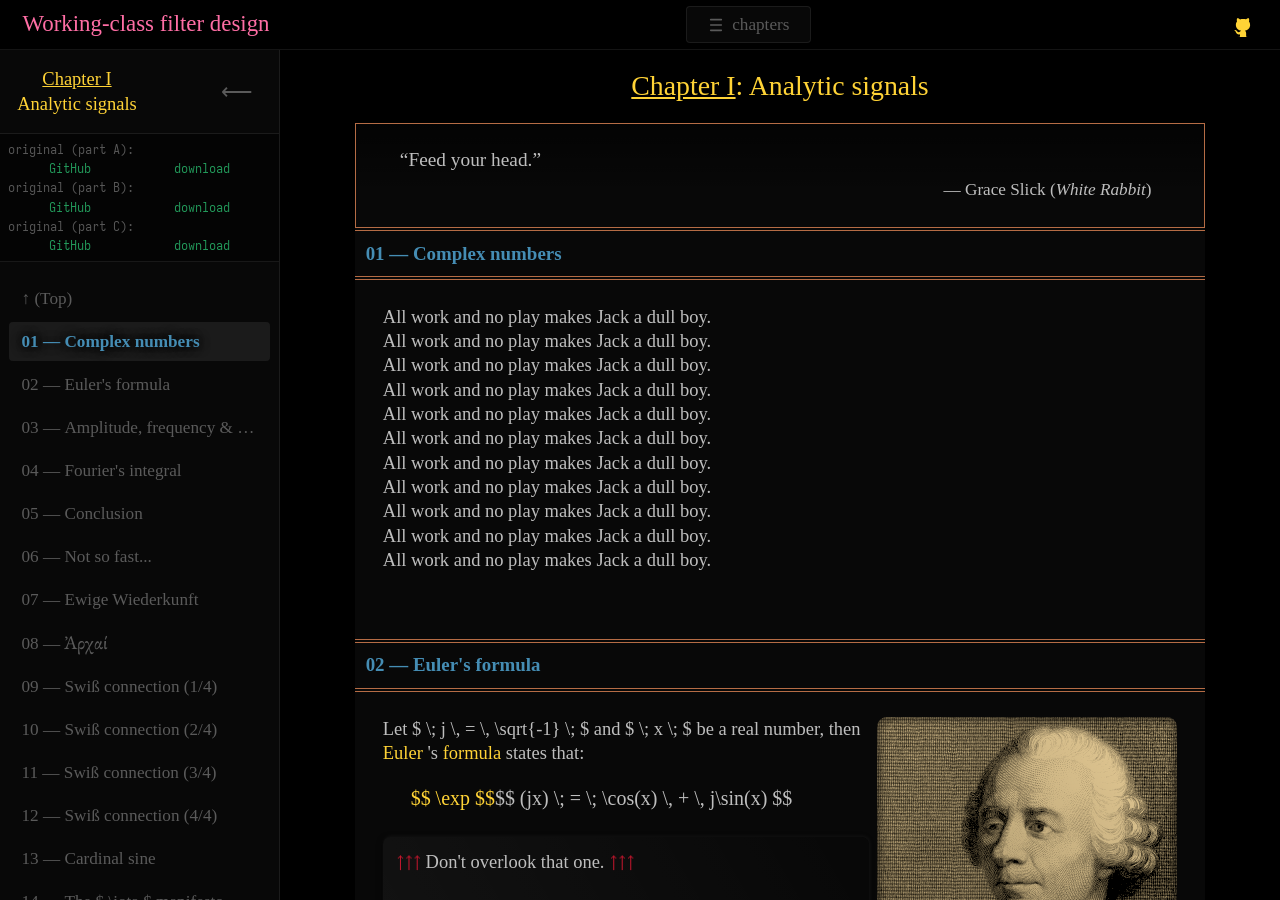
==== chapters/01-analytic-signals.html @ c377a44a "Is this field mandatory?" ====
<!DOCTYPE html>
<html lang="en">


    <head>
        <title>I: Analytic signals | Working-class filter design</title>
        <meta charset="UTF-8"/>
        <meta name="viewport" content="width=device-width, initial-scale=1"/>
        <meta name="author" content="Antoine Portes"/>
        <link rel="canonical" href="https://www.antoineportes.com/working-class_filter_design/">
        <!-- Style -->
        <link
          rel="preload"
          href="../assets/fonts/Ysabeau/YsabeauInfant[wght].woff2"
          as="font"
          type="font/woff2"
          crossorigin
        >
        <link
          rel="preload"
          href="../assets/fonts/Ysabeau/YsabeauInfant-Italic[wght].woff2"
          as="font"
          type="font/woff2"
          crossorigin
        >
        <link
          rel="preload"
          href="../assets/fonts/Ysabeau/YsabeauSC[wght].woff2"
          as="font"
          type="font/woff2"
          crossorigin
        >
        <link
          rel="preload"
          href="../assets/fonts/Unifont/unifont-17.0.05.woff2"
          as="font"
          type="font/woff2"
          crossorigin
        >
        <link
          rel="preload"
          href="../assets/fonts/Iosevka/IosevkaFixed-Extended.woff2"
          as="font"
          type="font/woff2"
          crossorigin
        >
        <link
          rel="preload"
          href="../assets/fonts/EBGaramond/EBGaramond-VariableFont[wght].ttf"
          as="font"
          type="font/ttf"
          crossorigin
        >
        <link
          rel="preload"
          href="../assets/fonts/EBGaramond/EBGaramond-Italic-VariableFont[wght].ttf"
          as="font"
          type="font/ttf"
          crossorigin
        >
        <link rel="stylesheet" type="text/css" href="../assets/css/main.css"/>
        <!-- Manifest -->
        <link rel="manifest" href="../site.webmanifest">
        <!-- Favicon -->
        <link rel="icon" type="image/x-icon" href="../assets/favicon/favicon.ico">
        <link rel="icon" href="../assets/favicon/favicon.svg" type="image/svg+xml">
        <link rel="icon" type="image/png" sizes="16x16" href="../assets/favicon/favicon-16x16.png">
        <link rel="icon" type="image/png" sizes="32x32" href="../assets/favicon/favicon-32x32.png">
        <link rel="apple-touch-icon" sizes="180x180" href="../assets/favicon/apple-touch-icon.png">
        <!-- ======== SCRIPTS ======== -->
        <!-- #### Layout #### -->
        <script
          defer
          src="../assets/javascript/layout.js"
        >
        </script>
        <!-- #### MathJax #### -->
        <script
          async
          src="../assets/javascript/mathjax/config.js"
        >
        </script>
    </head>



    <body>


      <nav>

        <a
          title="Home"
          rel="home"
          href="../"
        >
          <h1>
            Working-class filter design
          </h1>
        </a>

        <div class="dropdown">
          <button
            onclick="toggleDropdown(event)"
            aria-haspopup="true"
            aria-expanded="false"
          >
            <svg
              viewBox="0 0 120 120"
              version="1.1"
              xmlns="http://www.w3.org/2000/svg"
            >
              <g>
                <path
                  style="stroke-width:12;stroke-linecap:round;stroke-linejoin:round;"
                  d="m 20,20 h 80"
                />
                <path
                  style="stroke-width:12;stroke-linecap:round;stroke-linejoin:round;"
                  d="m 20,60 h 80"
                />
                <path
                  style="stroke-width:12;stroke-linecap:round;stroke-linejoin:round;"
                  d="m 20,100 h 80"
                />
              </g>
            </svg>
            chapters
          </button>
          <menu>
            <!-- I. Analytic saignals -->
            <li>
              <a
                href="./01-analytic-signals.html"
                class="current"
              >
                Chapter <span class="small-caps">i</span>: Analytic signals
              </a>
            </li>
            <!-- II. RC -->
            <li>
              <a
                href="./02-RC.html"
                rel="next"
              >
                Chapter <span class="small-caps">ii</span>: $ RC $
              </a>
            </li>
            <!-- III. = I + II -->
            <li>
              <a
                href="./03-equals-one-plus-two.html"
                rel="next"
              >
                Chapter <span class="small-caps">iii</span>:
                $ \ = \ $ <span class="small-caps">i</span>
                $ + $ <span class="small-caps">ii</span>
              </a>
            </li>
            <!-- IV. Mix with your eyes -->
            <li>
              <a
                href="./04-bode-plots.html"
                rel="next"
              >
                Chapter <span class="small-caps">iv</span>: Bode plots
              </a>
            </li>
            <!-- V. Poles and zeroes -->
            <li>
              <a
                href="./05-poles-and-zeroes.html"
                rel="next"
              >
                Chapter <span class="small-caps">v</span>: Poles and zeroes
              </a>
            </li>
            <!-- VI. Ones and zeroes -->
            <li>
              <a
                href="./06-ones-and-zeroes.html"
                rel="next"
              >
                Chapter <span class="small-caps">vi</span>: Ones and zeroes
              </a>
            </li>
            <!-- VII. Stephen Butterworth -->
            <li>
              <a
                href="./07-stephen-butterworth.html"
                rel="next"
              >
                Chapter <span class="small-caps">vii</span>: Stephen Butterworth
              </a>
            </li>
          </menu>
        </div>

        <button class="gitHub">
          <a
            href="https://github.com/antoineportes/Working-class-filter-design"
            target="_blank"
            rel="noopener noreferrer"
            aria-label="original (GitHub repository)"
            title="original (GitHub repository)"
          >
            <svg
              width="24"
              height="24"
              viewBox="0 0 512 512"
              version="1.1"
              xmlns="http://www.w3.org/2000/svg"
            >
              <g transform="scale(4)">
                <path
                  class="octoCat"
                  d="M 82.374999,128 C 90.249999,128 120,97.285025 120,70.18496 120,35.946913 94.843771,8.0000003 63.890627,8 32.937485,7.9999997 8.0000002,35.946913 8,70.18496 7.9999998,97.043069 37.75,128 45.625,128 Z"
                />
                <path
                  d="M 54.125061,93.559792 C 37.624947,91.494958 25.999934,79.235401 25.999934,63.362485 c 0,-6.452321 2.250058,-13.420951 6.000066,-18.066659 -1.624947,-4.258577 -1.374955,-13.291907 0.499984,-17.034309 4.999967,-0.645219 11.750008,2.064699 15.750008,5.807102 4.749975,-1.548525 9.749942,-2.322787 15.875005,-2.322787 6.125061,0 11.125028,0.774262 15.625011,2.193743 3.875004,-3.613359 10.750041,-6.323277 15.750008,-5.678058 1.749943,3.484315 1.999935,12.517644 0.374987,16.905265 4,4.903796 6.124927,11.485295 6.124927,18.195703 0,15.872916 -11.624877,27.874385 -28.374983,30.068263 4.249992,2.838962 7.125028,9.033332 7.125028,16.131002 v 13.42095 c 0,3.87145 3.125028,6.06519 6.875037,4.51667 C 110.25006,118.59508 128,95.23736 128,66.330625 128,29.810041 99.250025,3.2178539e-7 63.875003,0 28.499984,-3.2178539e-7 2.6122451e-7,29.810041 0,66.330625 -2.4816324e-7,94.979273 17.624947,118.72412 41.374955,127.62841 44.749975,128.91885 48,126.59606 48,123.11175 v -10.32391 c -1.749942,0.7744 -4,1.29058 -6.000066,1.29058 -8.249992,0 -13.124962,-4.64571 -16.624979,-13.29205 C 24,97.302194 22.500049,95.23736 19.625012,94.850229 c -1.499951,-0.129044 -2.000065,-0.774262 -2.000065,-1.548524 0,-1.54866 2.50005,-2.710053 5.000098,-2.710053 3.625013,0 6.74991,2.322921 9.999935,7.097674 2.500048,3.742404 5.124962,5.419974 8.249992,5.419974 3.125028,0 5.124962,-1.1614 8,-4.129537 2.125061,-2.193878 3.750008,-4.129534 5.250089,-5.419971 z"
                />
              </g>
            </svg>
          </a>
        </button>

      </nav>



      <!--  ======  ..C..O..S..M..I..C.. ..W..R..A..P..  ======  -->
      <wc-cosmic-wrap>


        <!-- ==== .L.E.F.T. .P.A.N.E.L. ==== -->
        <aside>
          <!-- Side-bar header -->
          <header>
            <!-- chapter title -->
            <h2><u>Chapter I</u><br/>Analytic signals</h2>
            <!-- arrow -->
            <button onclick="toggleSidebar()" title="(collapse side bar)">
              <span>&xlarr;</span>
            </button>
          </header>
          <div id="OG">
            <!-- part A -->
            <h6>original (part A):</h6>
            <menu>
              <li>
                <a
                  title="GitHub | antoineportes / Working-class-filter-design / Chapter 01: Analytic signals, part A"
                  target="_blank"
                  rel="noopener"
                  href="https://github.com/antoineportes/Working-class-filter-design/blob/main/Chapter 01_ Analytic signals, part A"
                >GitHub</a>
              </li>
              <li>
                <a
                  title="(new tab, just in case)
(( right click, save as... for direct download ))"
                  target="_blank"
                  rel="noopener"
                  href="https://raw.githubusercontent.com/antoineportes/Working-class-filter-design/refs/heads/main/Chapter 01_ Analytic signals, part A"
                >download</a>
              </li>
            </menu>
            <!-- part B -->
            <h6>original (part B):</h6>
            <menu>
              <li>
                <a
                  title="GitHub | antoineportes / Working-class-filter-design / Chapter 01: Analytic signals, part B"
                  target="_blank"
                  rel="noopener"
                  href="https://github.com/antoineportes/Working-class-filter-design/blob/main/Chapter 01_ Analytic signals, part B"
                >GitHub</a>
              </li>
              <li>
                <a
                  title="(new tab, just in case)
(( right click, save as... for direct download ))"
                  target="_blank"
                  rel="noopener"
                  href="https://raw.githubusercontent.com/antoineportes/Working-class-filter-design/refs/heads/main/Chapter 01_ Analytic signals, part B"
                >download</a>
              </li>
            </menu>
            <!-- part C -->
            <h6>original (part C):</h6>
            <menu>
              <li>
                <a
                  title="GitHub | antoineportes / Working-class-filter-design / Chapter 01: Analytic signals, part C"
                  target="_blank"
                  rel="noopener"
                  href="https://github.com/antoineportes/Working-class-filter-design/blob/main/Chapter 01_ Analytic signals, part C"
                >GitHub</a>
              </li>
              <li>
                <a
                  title="(new tab, just in case)
(( right click, save as... for direct download ))"
                  target="_blank"
                  rel="noopener"
                  href="https://raw.githubusercontent.com/antoineportes/Working-class-filter-design/refs/heads/main/Chapter 01_ Analytic signals, part C"
                >download</a>
              </li>
            </menu>
          </div>
          <!-- Sections list -->
          <nav>
            <ul>
              <!-- top -->
              <li>
                <a href="#top">
                  &uparrow; (Top)
                </a>
              </li>
              <!-- #01 Complex numbers -->
              <li>
                <a
                  href="#01"
                  data-target="01"
                  title="Complex numbers"
                >
                  Complex numbers
                </a>
              </li>
              <!-- #02 Euler's formula -->
              <li>
                <a
                  href="#02"
                  data-target="02"
                  title="Euler's formula"
                >
                  Euler's formula
                </a>
              </li>
              <!-- #03 Amplitude, frequency & phase-->
              <li>
                <a
                  href="#03"
                  data-target="03"
                  title="Amplitude, frequency & phase"
                >
                  Amplitude, frequency & phase
                </a>
              </li>
              <!-- #04 Fourier's integral -->
              <li>
                <a
                  href="#04"
                  data-target="04"
                  title="Fourier's integral"
                >
                  Fourier's integral
                </a>
              </li>
              <!-- #05 Conclusion -->
              <li>
                <a
                  href="#05"
                  data-target="05"
                  title="Conclusion"
                >
                  Conclusion
                </a>
              </li>
              <!-- #06 Not so fast... -->
              <li>
                <a
                  href="#06"
                  data-target="06"
                  title="Not so fast..."
                >
                  Not so fast...
                </a>
              </li>
              <!-- #07 Ewige Wiederkunft -->
              <li>
                <a
                  href="#07"
                  data-target="07"
                  title="Ewige Wiederkunft"
                >
                  Ewige Wiederkunft
                </a>
              </li>
              <!-- #08 Ἀρχαί -->
              <li>
                <a
                  href="#08"
                  data-target="08"
                  title="Ἀρχαί"
                >
                  <span class="oldSchool">Ἀρχαί</span>
                </a>
              </li>
              <!-- #09 Swiß connection 1/4 -->
              <li>
                <a
                  href="#09"
                  data-target="09"
                  title="Swiß connection"
                >
                  Swiß connection
                  <span class="small-caps">(1/4)</span>
                </a>
              </li>
              <!-- #10 Swiß connection 2/4 -->
              <li>
                <a
                  href="#10"
                  data-target="10"
                  title="Swiß connection"
                >
                  Swiß connection
                  <span class="small-caps">(2/4)</span>
                </a>
              </li>
              <!-- #11 Swiß connection 3/4 -->
              <li>
                <a
                  href="#11"
                  data-target="11"
                  title="Swiß connection"
                >
                  Swiß connection
                  <span class="small-caps">(3/4)</span>
                </a>
              </li>
              <!-- #12 Swiß connection 4/4 -->
              <li>
                <a
                  href="#12"
                  data-target="12"
                  title="Swiß connection"
                >
                  Swiß connection
                  <span class="small-caps">(4/4)</span>
                </a>
              </li>
              <!-- #13 Cardinal sine -->
              <li>
                <a
                  href="#13"
                  data-target="13"
                  title="Cardinal sine"
                >
                  Cardinal sine
                </a>
              </li>
              <!-- #14 The ι manifesto -->
              <li>
                <a
                  href="#14"
                  data-target="14"
                  title="The ι manifesto"
                >
                  The $ \iota $ manifesto
                </a>
              </li>
              <!-- BONUS: Complex arithmetic -->
              <li>
                <a
                  href="#BONUS"
                  data-target="BONUS"
                  title="Complex arithmetic"
                >
                  Complex arithmetic
                </a>
              </li>
              <!-- APPENDIX: Greek alphabet -->
              <li>
                <a
                  href="#APPENDIX"
                  data-target="APPENDIX"
                  title="Greek alphabet"
                >
                  Greek alphabet
                </a>
              </li>
            </ul>
          </nav>
          <div class="handle"></div>
        </aside>


        <!-- ==== .M.A.I.N. .W.I.N.D.O.W. ==== -->
        <main>


          <!-- == CHAPTER == -->
          <wc-chapter id="top">
            <!-- = Chapter title = -->
            <h2><em>Chapter I</em>: Analytic signals</h2>


            <!-- = Section #01 = -->
            <section id="01">
              <!-- top quote -->
              <header>
                <blockquote>
                  <q>Feed your head.</q>
                  <footer>
                    — Grace Slick
                    (<cite>White Rabbit</cite>)
                  </footer>
                </blockquote>
              </header>
              <!-- section title -->
              <h3>Complex numbers</h3>

              <wc-ppp>
                All work and no play makes Jack a dull boy.
                <br/>
                All work and no play makes Jack a dull boy.
                <br/>
                All work and no play makes Jack a dull boy.
                <br/>
                All work and no play makes Jack a dull boy.
                <br/>
                All work and no play makes Jack a dull boy.
                <br/>
                All work and no play makes Jack a dull boy.
                <br/>
                All work and no play makes Jack a dull boy.
                <br/>
                All work and no play makes Jack a dull boy.
                <br/>
                All work and no play makes Jack a dull boy.
                <br/>
                All work and no play makes Jack a dull boy.
                <br/>
                All work and no play makes Jack a dull boy.
              </wc-ppp>

            </section><!-- end #01 -->


            <!-- = Section #02 = -->
            <section id="02">
              <!-- section title -->
              <h3>Euler's formula</h3>
              <wc-ppp>
                <figure class="portrait">
                  <img
                    src="../assets/png/Leonhard_Euler.png"
                    alt="Portrait of Leonhard Euler"
                    loading="lazy"
                  >
                  <figcaption>
                    Leonhard Euler
                  </figcaption>
                </figure>
                <p>
                  Let $ \; j \, = \, \sqrt{-1} \; $
                  and $ \; x \; $ be a real number,
                  then
                  <a
                    title="Wikipedia.org | Leonhard Euler"
                    target="_blank"
                    rel="noopener"
                    href="https://en.wikipedia.org/wiki/Leonhard_Euler"
                  >
                    Euler
                  </a>'s
                  <a
                    title="Wikipedia.org | Euler's formula"
                    target="_blank"
                    rel="noopener"
                    href="https://en.wikipedia.org/wiki/Euler's_formula"
                  >
                    formula
                  </a>
                  states that:
                </p>
                <wc-math class="fake ZZ">
                  <a
                    title="Wikipedia.org | Exponential function"
                    target="_blank"
                    rel="noopener"
                    href="https://en.wikipedia.org/wiki/Exponential_function"
                  >$$ \exp $$</a>$$
                    (jx) \; = \; \cos(x) \, + \, j\sin(x)
                  $$
                </wc-math>
                <wc-comment class="S">
                  <p class="S s">
                    <wc-ascii class="Achtung">&uarr;&uarr;&uarr;</wc-ascii>
                    Don't overlook that one.
                    <wc-ascii class="Achtung">&uarr;&uarr;&uarr;</wc-ascii>
                  </p>
                  <p>
                    We'll demonstrate it at some point:
                  </p>
                  <ul>
                    <li>
                      <a
                        href="./05-poles-and-zeroes.html/#APPENDIX"
                        target="_blank"
                        rel="help"
                        title="Don't worry: new tab by default."
                      >
                        Chapter <span class="small-caps">v</span>
                        <cite>Poles and zeroes</cite>,
                        <span class="small-caps">Appendix</span>
                        <cite>Taylor series</cite>
                      </a>
                    </li>
                    <li>
                      <a
                        href="./07-stephen_butterworth.html/#APPENDIX"
                        target="_blank"
                        rel="help"
                        title="Don't worry: new tab by default."
                      >
                        Chapter <span class="small-caps">vii</span>
                        <cite>Stephen Butterworth</cite>,
                        <span class="small-caps">Appendix</span>
                        <cite>Post-apocalupsis trigonometry</cite>
                      </a>
                    </li>
                  </ul>
                </wc-comment>
                <p>
                  By making use of the two following
                  <a
                    title="Wikipedia.org | List of trigonometric identities — Reflections, shifts, and periodicity"
                    target="_blank"
                    rel="noopener"
                    href="https://en.wikipedia.org/wiki/List_of_trigonometric_identities#Reflections,_shifts,_and_periodicity"
                  >
                    trigonometric identities
                  </a>:
                </p>
                <wc-split class="s grid-b">
                  <wc-math class="Z">
                    $$
                      \cos(-x) \; = \; \cos(x)
                    $$
                  </wc-math>
                  <p>and</p>
                  <wc-math class="Z">
                    $$
                      \sin(-x) \; = \; -\sin(x)
                    $$
                  </wc-math>
                </wc-split>
                <p>
                  Euler's formula can be re-expressed as:
                </p>
                <wc-math class="Z s">
                  $$
                    \exp(j \cdot -x) \;
                    = \; \cos(-x) \: + \: j\sin(-x) \;
                    = \; \cos(x) \: - \: j\sin(x)
                  $$
                </wc-math>
                <p>Then:</p>
                <wc-math class="x N s">
                  $$
                    \exp(jx) \, - \, \exp(-jx) \;
                    = \; \cos(x) \, + \, j\sin(x) \, - \,
                    \bigl( \cos(x) \, - \, j\sin(x) \bigr)
                  $$
                </wc-math>
                <wc-math class="x S s numbered" data-eq="1" id="eq-01">
                  $$
                    \hphantom{\exp(jx) \, - \, \exp(-jx) \;}
                    =\; 2j\sin(x)
                  $$
                </wc-math>
                <p>and:</p>
                <wc-math class="x N s">
                  $$
                    \exp(jx) \, + \, \exp(-jx) \;
                    = \; \cos(x) \, + \, j\sin(x) \, + \,
                    \bigl( \cos(x) \, - \, j\sin(x) \bigr)
                  $$
                </wc-math>
                <wc-math class="x S s numbered" data-eq="2" id="eq-02">
                  $$
                    \hphantom{\exp(jx) \, - \, \exp(-jx) \;}
                    =\; 2\cos(x)
                  $$
                </wc-math>
                <p>
                  Solving
                  <wc-popup>
                    <span class="small-caps">[1]</span>
                    <q class="actual-popup">
                      $$
                        \exp(jx) \, - \, \exp(-jx) \; = \; 2j\sin(x)
                      $$
                    </q>
                  </wc-popup>
                  for $ \; \sin(x) \; $ gives:
                </p>
                <wc-math class="ZZ">
                  $$
                    \sin(x) \; = \;
                    \frac{
                      \exp(jx) \, - \, \exp(-jx)
                    }{2j}
                  $$
                </wc-math>
                <p>
                  Solving
                  <wc-popup>
                    <span class="small-caps">[2]</span>
                    <q class="actual-popup">
                      $$
                        \exp(jx) \, + \, \exp(-jx) \; = \; 2\cos(x)
                      $$
                    </q>
                  </wc-popup>
                  for $ \; \cos(x) \; $ gives:
                </p>
                <wc-math class="ZZ numbered" data-eq="3" id="eq-03">
                  $$
                    \cos(x) \; = \;
                    \frac{
                      \exp(jx) \, + \, \exp(-jx)
                    }{2}
                  $$
                </wc-math>
              </wc-ppp>

              <wc-ppp>
                <p>
                  Considering the identity:
                </p>
                <wc-split class="grid-b s">
                  <wc-math class="Z">
                    $$
                      \cos(\theta) \; = \; \sin(\theta \, + \, \pi/2)
                    $$
                  </wc-math>
                  <wc-comment>
                    <p>
                      θ ("theta"), not 0 ("zero")
                    </p>
                  </wc-comment>
                </wc-split>
                <p class="S">
                  equation
                  <wc-popup>
                    <span class="small-caps">[3]</span>
                    <q class="actual-popup">
                      $$
                        \cos(x) \; = \;
                        \frac{
                          \exp(jx)\, + \exp(-jx)
                        }{2}
                      $$
                    </q>
                  </wc-popup>
                  shows that any real sinusoid
                  can be expressed as half the sum
                  of two complex exponentials.
                </p>
                <p>
                  This is interesting because the rules of exponentiation
                  are a lot simpler than the rules of trigonometry.
                </p>
                <p>
                  For instance,
                  $ \; \exp(x) \; $ is its own derivative
                  (and thus anti-derivative) — by definition.
                </p>
                <wc-comment class="y">
                  <p>
                    More on that soon enough...
                  </p>
                </wc-comment>
                <p class="s">
                  This makes processes such as integration or differentiation
                  become very trivial,
                  compared to the same processes applied to
                  $ \; \cos(x) \; $ or $ \; \sin(x) \, $.
                </p>
                <p>
                  (Actually,
                  derivatives and antiderivatives
                  are not where real trigonometric functions are the trickiest,
                  but: $ \; \cos(ax \, + \, b) \; $, &c.)
                </p>
              </wc-ppp>

              <wc-ppp>
                <wc-split class="grid-b s">
                  <p>Let:</p>
                  <wc-math class="Z">
                    $$
                      z_1 \; = \; \exp(jx)/2
                    $$
                  </wc-math>
                </wc-split>
                <wc-split class="grid-b s">
                  <p>and:</p>
                  <wc-math class="Z">
                    $$
                      z_2 \; = \; \exp(-jx)/2
                    $$
                  </wc-math>
                </wc-split>
                <p>then:</p>
                <wc-math class="x N s">
                  $$
                    z_1 \; = \; \cos(x)/2 \, + \, j \cdot +\sin(x)/2
                  $$
                </wc-math>
                <wc-math class="x S s">
                  $$
                    z_2 \; = \; \cos(x)/2 \, + \, j \cdot -\sin(x)/2
                  $$
                </wc-math>
                <p>
                  Their respective real ($ \Re $)
                  and imaginary ($ \Im $) parts are thus:
                </p>
                <wc-split class="grid-b s">
                  <wc-math class="x N">
                    $$
                      \Re(z_1) \; = \; \cos(x)/2
                    $$
                  </wc-math>
                  <p>;</p>
                  <wc-math class="x N">
                    $$
                      \Im(z_1) \; = \; +\sin(x)/2
                    $$
                  </wc-math>
                </wc-split>
                <wc-split class="grid-b s">
                  <wc-math class="x S">
                    $$
                      \Re(z_2) \; = \; \cos(x)/2
                    $$
                  </wc-math>
                  <p>;</p>
                  <wc-math class="x S">
                    $$
                      \Im(z_2) \; = \; -\sin(x)/2
                    $$
                  </wc-math>
                </wc-split>
                <wc-math class="x S s">
                  $$
                    \implies\;
                    \left\{ \;
                    \begin{alignedat}{1}
                      &\Re(z_1) \; = \; \Re(z_2)
                      \\[0.5em]
                      &\Im(z_1) \; = \; -\Im(z_2)
                    \end{alignedat}
                    \right.
                  $$
                </wc-math>
                <p class="S">
                  $ z_1 $ and $ z_2 $ form a
                  <a
                    title="Wikipedia.org | Complex conjugate"
                    target="_blank"
                    rel="noopener"
                    href="https://en.wikipedia.org/wiki/Complex_conjugate"
                  >
                    complex conjugate
                  </a>
                  pair.
                  <br/>
                  (Which means: they have equal real parts and opposite imaginary parts.)
                </p>
                <p class="numbered S s" data-eq="a" id="eq-a">
                  So any real sinusoid (equation
                  <wc-popup>
                    <span class="small-caps">[3]</span>
                    <q class="actual-popup">
                      $$
                        \cos(x) \; = \;
                        \frac{
                          \exp(jx)\, + \exp(-jx)
                        }{2}
                      $$
                    </q>
                  </wc-popup>)
                  can be expressed as the sum of two complex conjugates.
                </p>
                <wc-comment>
                  <p>
                    Complex conjugates are usually denoted
                    by a horizontal bar over the number's symbol:
                  </p>
                  <wc-math class="Z">
                    $$
                      z_2 \; = \; \overline{z_1}
                    $$
                  </wc-math>
                  <p class="s">
                    means that z₂ and z₁ are conjugates.
                  </p>
                  <p>
                    Sometimes also with an asterisk:
                  </p>
                  <wc-math class="Z">
                    $$
                      z_1 \; = \; {z_2}^*
                    $$
                  </wc-math>
                  <p>
                    First option is really not convenient because
                    <wc-popup>
                      monospace
                      <q class="actual-popup">
                        (... GitHub's the original
                        <br/>
                        — you're reading the derivative...)
                      </q>
                    </wc-popup>.
                  </p>
                  <p>
                    Second option looks like multiplication
                    in most programming languages —
                    or <wc-spoiler> convolution </wc-spoiler>.
                  </p>
                  <p class="N">
                    So I'll use:
                  </p>
                  <wc-math class="Z">
                    $$
                      z_2 \; = \; \conj(z_1)
                    $$
                  </wc-math>
                  <p class="s">
                    — the Desmos way, for practical reasons.
                  </p>
                  <p>
                    But know that this is not standard
                    and be ready to encounter other conventions.
                  </p>
                </wc-comment>
              </wc-ppp>

              <wc-ppp>
                <h4 class="n">Euler's formula and the polar form</h4>
                <p class="S">
                  Let's consider a complex number $ z $
                  with argument $ \; \arg(z) \; $
                  and absolute value $ \; \left| z \right| \; $.
                </p>
                <p>
                  According to Euler's formula:
                </p>
                <wc-math class="Z s">
                  $$
                    \exp\bigl( j\arg(z) \bigr) \;
                    = \; \cos\bigl( \arg(z) \bigr) \,
                    + \, j\sin\bigl( \arg(z) \bigr)
                  $$
                </wc-math>
                <p>
                  Recalling the polar form expression:
                </p>
                <wc-math class="Z s">
                  $$
                    z \; = \; \left| z \right|
                    \Bigl( \:
                      \cos\bigl( \arg(z) \bigr) \,
                      + \, j\sin\bigl( \arg(z) \bigr) \:
                    \Bigr)
                  $$
                </wc-math>
                <p>
                  Combining these two expressions leads to:
                </p>
                <wc-math class="Z s">
                  $$
                    z \; = \; \left| z \right|
                    \exp\bigl( j\arg(z) \bigr)
                  $$
                </wc-math>
                <p>
                  I haven't found any documentation on this form
                  (perhaps from not digging deep enough...)
                  so let's call it the <b>exponential form</b> of the complex number $ z $.
                </p>
                <wc-comment class="N">
                  <h4 class="small-caps">Edit:</h4>
                  <p>
                    I've dug, eventually
                    — and it turns out that this guess was a lucky one.
                    <br/>
                    I almost never say this, but: you can safely quote me here.
                  </p>
                </wc-comment>
              </wc-ppp>

              <wc-ppp>
                <p>
                  This means that any complex number in the form:
                </p>
                <wc-split class="grid-b zz">
                  <wc-math class="Z">
                    $$
                      \zeta \; = \; \alpha\exp(j\theta)
                    $$
                  </wc-math>
                  <wc-comment>
                    <p>
                      θ ("theta"), not 0 ("zero")
                    </p>
                  </wc-comment>
                </wc-split>
                <p>
                  has an absolute value:
                  $ \; \left| \zeta \right| \: = \: \alpha \; $
                  and an argument: $ \; \arg(\zeta) \: = \: \theta \; $.
                </p>
                <wc-split class="grid-b">
                  <p>Then:</p>
                  <wc-math class="N s">
                    $$
                      \Re(\zeta) \; = \; \alpha\cos(\theta)
                    $$
                  </wc-math>
                  <p>and:</p>
                  <wc-math class="N s">
                    $$
                      \Im(\zeta) \; = \; \alpha\sin(\theta)
                    $$
                  </wc-math>
                </wc-split>
              </wc-ppp>

              <wc-ppp>
                <p>
                  Now in the special case: $ \; \theta \: = \: \omega t \; $,
                  where $ t $ is the time (in seconds)
                  and $ \omega $ is an angular frequency (in radians per second),
                  the exponential form:
                </p>
                <wc-math class="Z numbered" data-eq="4" id="eq-04">
                  $$
                    \zeta \; = \; \alpha\exp(j\omega t)
                  $$
                </wc-math>
                <p class="s">
                  is what is called a <b class="small-caps">complex sinusoid</b>.
                </p>
                <p class="S">
                  It's also called an analytic signal
                  as it has optimal qualities
                  in order to study a system's response to pure sinusoids.
                  <br/>
                  Indeed comparing equations
                  <wc-popup>
                    <span class="small-caps">[3]</span>
                    <q class="actual-popup">
                      $$
                        \cos(x) \; = \;
                        \frac{
                          \exp(jx)\, + \exp(-jx)
                        }{2}
                      $$
                    </q>
                  </wc-popup>
                  and
                  <wc-popup>
                    <span class="small-caps">[4]</span>
                    <q class="actual-popup">
                      $$
                        \zeta \; = \; \alpha\exp(j\omega t)
                      $$
                    </q>
                  </wc-popup>
                  reveals that if we express a real sinusoid
                  in terms of complex exponentials,
                  we end up with two complex sinusoids,
                  one of which has a negative frequency;
                  while a pure complex sinusoid has its amplitude and phase
                  embedded in its constant factor
                  and only involves positive frequencies.
                  <br/>
                  More on that right away.
                </p>
                <wc-comment>
                  <h4 class="small-caps">Edit:</h4>
                  <wc-pp>
                    <p class="s">
                      It's the chapter's title...
                      better be slightly more precise.
                    </p>
                    <p>
                      A complex sinusoid is an analytic signal
                      only if $ \omega $ is positive.
                    </p>
                    <p>That's the complete definition:</p>
                    <wc-pp class="S">
                      <p>
                        complex-valued function
                        <br/>
                        <b class="small-caps">and</b>
                        no negative-frequency component.
                      </p>
                    </wc-pp>
                    <p>
                      Starting with a real cosine,
                      it can be thought of in two ways:
                    </p>
                    <ul>
                      <li>
                        add a $ \pi/2 $ shifted copy of the signal
                        to itself on the imaginary axis;
                      </li>
                      <li>
                        double the positive-frequency component,
                        remove the negative-frequency one.
                      </li>
                    </ul>
                    <p>
                      Both operations result in the substitution:
                    </p>
                    <wc-math class="Z s">
                      $$
                        \cos(\omega t)
                        \quad\longleftarrow\quad
                        \cos(\omega t) \, + \, j\sin(\omega t) \;
                        = \; \exp(j\omega t)
                      $$
                    </wc-math>
                    <p>
                      More details
                      <a
                        class="small-caps"
                        title="Wikipedia.org | Analytic signal — Examples"
                        target="_blank"
                        rel="noopener"
                        href="https://en.wikipedia.org/wiki/Analytic_signal#Examples"
                      >→&nbsp;here&nbsp;←</a>.
                    </p>
                  </wc-pp>
                  <wc-pp>
                    <p class="s">
                      It's also pretty convenient
                      when testing trigonometric identities,
                      because it embeds the three types of sinusoids.
                    </p>
                    <p>E.g.:</p>
                    <wc-math class="x N s">
                      $$
                        \exp\bigl( j( x \, + \, n\pi ) \bigr) \;
                        = \; \exp(jx)\exp(j\pi)^n
                      $$
                    </wc-math>
                    <wc-math class="x s">
                      $$
                        \hphantom{\exp\bigl( j( x \, + \, n\pi ) \bigr) \;}
                        = \; (-1)^n\cdot\exp(jx)
                      $$
                    </wc-math>
                    <wc-math class="x s">
                      $$
                        \hphantom{\exp\bigl( j( x \, + \, n\pi ) \bigr) \;}
                        = \; (-1)^n\cdot
                        \Bigl(
                          \cos(x) + j\sin(x)
                        \Bigr)
                      $$
                    </wc-math>
                    <wc-math class="x s">
                      $$
                        \hphantom{\exp\bigl( j( x \, + \, n\pi ) \bigr) \;}
                        = \; (-1)^n\cdot\cos(x) \,
                        + \, j\cdot(-1)^n\cdot\sin(x)
                      $$
                    </wc-math>
                    <wc-math class="Z s">
                      $$
                        \implies\;
                        \left\{
                          \begin{alignedat}{1}
                            \cos(x \, + \, n\pi) \; = \; (-1)^n\cdot\cos(x)
                            \\[0.5em]
                            \sin(x \, + \, n\pi) \; = \; (-1)^n\cdot\sin(x)
                          \end{alignedat}
                        \right.
                      $$
                    </wc-math>
                  </wc-pp>
                </wc-comment>
              </wc-ppp>

              <wc-ppp>
                <p>
                  Before we move on:
                  what happens to $ \zeta $ if $ \alpha $ has an imaginary part?
                </p>
                <wc-math class="Z s">
                  $$
                    \alpha \; = \; \left| \alpha \right|
                    \exp\bigl( j\arg(\alpha) \bigr)
                  $$
                </wc-math>
                <p>then:</p>
                <wc-math class="x N s">
                  $$
                    \zeta \; = \; \left| \alpha \right|
                    \exp\bigl( j\arg(\alpha) \bigr)
                    \exp(j\omega t)
                  $$
                </wc-math>
                <wc-math class="x S s numbered" data-eq="4-bis" id="eq-04-bis">
                  $$
                    \hphantom{\zeta\;}
                    = \; \left| \alpha \right|
                    \exp\Bigl(\,
                      j\bigl(
                        \omega t \, + \, \arg(\alpha)
                      \bigr)\,
                    \Bigr)
                  $$
                </wc-math>
              </wc-ppp>

            </section><!-- end #02 -->


            <!-- section #03 -->
            <section id="03">
              <!-- section title -->
              <h3>Amplitude, frequency & phase</h3>

              <!-- Desmos: Amplitude, frequency & phase -->
              <iframe
                class="desmos"
                id="Amplitude__frequency_and_phase"
                src="https://www.desmos.com/calculator/hwpazzploq?embed"
              ></iframe>

              <wc-ppp>
                <wc-comment>
                  <h4 class="small-caps">Edit:</h4>
                  <wc-pp>
                    <p class="zz">
                      I'm not particularly fond of the deus-ex-machina
                      general vibe of this introduction...
                    </p>
                    <p>
                      The <cite>Working-class trigonometric deform</cite> ®,
                      in Chapter <span class="small-caps">iv</span>,
                      will attempt to restore a proper causal chain.
                      <br/>
                      (Meaning: cause should precede effect... I think.)
                    </p>
                  </wc-pp>
                </wc-comment>
              </wc-ppp>

              <wc-ppp>
                <p>
                  If $ t $ is the time (in seconds),
                  $ \; {f(t) \, = \, \cos(t)} \; $ is a sinusoid of:
                </p>
                <dl class="y">
                  <dt>
                    Peak amplitude:
                  </dt>
                  <dd>
                    $
                      \quad \alpha \:=\: 1
                    $
                  </dd>
                  <dt>
                    Period:
                  </dt>
                  <dd>
                    $
                      \quad T \:=\: 2\pi \;
                    $
                    seconds
                  </dd>
                  <dt>
                    Frequency:
                  </dt>
                  <dd>
                    $
                      \quad \f \:=\: 1/T \:=\: 1/2\pi \;
                    $
                    Hertz (Hz)
                  </dd>
                  <dt>
                    Phase:
                  </dt>
                  <dd>
                    $
                      \quad \phi \:=\: 0 \;
                    $
                    radian (rad)
                  </dd>
                </dl>
                <p>
                  That is:
                  <br/>
                  $ f(t) \; $ oscillates from $ -1 $ to $ +1 $
                  <br/>
                  through a repetitive pattern of length $ = \, 2\pi $
                  <br/>
                  with an offset $ = \, 0 \; $.
                </p>
              </wc-ppp>

              <wc-ppp>
                All work and no play makes Jack a dull boy.
                <br/>
                All work and no play makes Jack a dull boy.
                <br/>
                All work and no play makes Jack a dull boy.
                <br/>
                All work and no play makes Jack a dull boy.
                <br/>
                All work and no play makes Jack a dull boy.
                <br/>
                All work and no play makes Jack a dull boy.
                <br/>
                All work and no play makes Jack a dull boy.
                <br/>
                All work and no play makes Jack a dull boy.
                <br/>
                All work and no play makes Jack a dull boy.
                <br/>
                All work and no play makes Jack a dull boy.
                <br/>
                All work and no play makes Jack a dull boy.
              </wc-ppp>

            </section><!-- end #03 -->


            <!-- section #04 -->
            <section id="04">
              <!-- section title -->
              <h3>Fourier's integral</h3>

              <wc-ppp>
                <wc-comment>
                  <h4>
                    <span class="small-caps">
                      Edit:
                    </span>
                    what to expect here
                  </h4>
                  <wc-pp>
                    <p class="n">
                      This is a total noob eager to gather
                      the minimal filter design toolset.
                    </p>
                    <p class="zz">
                      We're not dissecting the femtoscopic whereabouts
                      of the Fourier transform.
                      <br/>
                      We're not testing its validity or profound meaning.
                      <br/>
                      We're making just as much sense of it
                      as practical application requires.
                    </p>
                    <p>
                      We're also painfully struggling
                      against the very concept of integration,
                      which, at that time, was brand new to us
                      <br/>
                      (us being the total noob from above).
                    </p>
                  </wc-pp>
                  <wc-pp class="y">
                    <p>
                      Editorial moto:
                      the struggle of self-teaching has epistemological value,
                      keep a record of it.
                    </p>
                    <p class="zz">
                      But always prioritise exactness:
                      equal signs are not lightly written.
                    </p>
                    <p>
                      Any wrong result has been edited or appended an erratum.
                    </p>
                  </wc-pp>
                  <wc-pp>
                    <p>
                      Be patient and indulgent if you read this section
                      — or go insulting me on forums and see how much I care.
                    </p>
                  </wc-pp>
                  <wc-pp class="N">
                    <p>
                      In retrospect, this section is less about Fourier
                      than it is about dismantling
                      the seemingly paradoxical relationship
                      between imaginary numbers and reality.
                    </p>
                    <p class="n">
                      Fourier starts getting the serious attention he deserves
                      in
                      <a
                        href="#07"
                        title="07 — Ewige Wiederkunft"
                      >section <span class="small-caps">07</span></a>.
                    </p>
                  </wc-pp>
                </wc-comment>
              </wc-ppp>

              <wc-ppp>
                <figure class="portrait">
                  <img
                    src="../assets/png/Joseph_Fourier.png"
                    alt="Portrait of Joseph Fourier"
                    loading="lazy"
                  >
                  <figcaption>
                    Joseph Fourier
                  </figcaption>
                </figure>
                <p>
                  <a
                    title="Wikipedia.org [fr] | Joseph Fourier"
                    target="_blank"
                    rel="noopener"
                    href="https://fr.wikipedia.org/wiki/Joseph_Fourier"
                  >Joseph Fourier</a>,
                  in
                  <a
                    title="PDF | Fourier, Joseph — Théorie analytique de la chaleur (1822)"
                    target="_blank"
                    rel="noopener"
                    href="../sources/Fourier_Joseph__Theorie_analytique_de_la_chaleur__1822.pdf"
                  ><cite>Théorie analytique de la chaleur</cite></a>
                  (<span class="small-caps">1822</span>),
                  basically demonstrated that any signal
                  can be decomposed into a sum of sinusoids
                  of various amplitudes, frequencies and phases.
                </p>
                <p class="zz">
                  These sinusoids are called partials and their sum is called spectrum.
                </p>
                <wc-comment>
                  <h4>
                    <span class="small-caps">Edit</span>
                    — woops:
                  </h4>
                  <wc-pp>
                    <p class="zz">
                      That's not what a spectrum is
                      (forgive me, I thought so for years).
                    </p>
                    <p>
                      Sinusoids are the time-domain representation of the signal.
                      <br/>
                      <a
                        title="Wiktionary.org | spectrum — English"
                        target="_blank"
                        rel="noopener"
                        href="https://en.wiktionary.org/wiki/spectrum#English"
                      >Spectrum</a>
                      is a frequency-domain concept:
                      it's the amplitude and phase per frequency band of a signal.
                    </p>
                    <p class="n">
                      I'm not sure that
                      what I've erroneously called a spectrum thus far
                      has any other name than just "signal"...
                    </p>
                  </wc-pp>
                  <wc-pp class="y">
                    <p>
                      Except: representing it as a sum of sinusoids
                      is in fact making use of its spectral data.
                    </p>
                    <p class="n">
                      Pardon the long interruption
                      but I struggle at seeing frequency and time domains
                      as separate hermetic entities
                      — theoretically, Bartók's <cite>Concerto for orchestra</cite>
                      is one single waveform
                      — I guess my ears suck at maths then.
                    </p>
                  </wc-pp>
                  <wc-pp>
                    <p>
                      Frequency without time is a division by zero.
                    </p>
                    <p class="zz">
                      If you sort your underwear by colour,
                      the colours don't start having a separate autonomous existence.
                    </p>
                    <p>
                      The equal signs in the
                      <wc-spoiler> Laplace and Fourier transforms </wc-spoiler>
                      are not figures of speech.
                    </p>
                  </wc-pp>
                </wc-comment>
                <p class="N s">
                  If all partials have their frequencies related
                  by an integer factor,
                  they are called <cite>harmonics</cite>.
                  <br/>
                  Then the one with the (non-zero) lowest frequency
                  is called <cite>fundamental</cite>
                  and all the other ones are called <cite>overtones</cite>.
                </p>
                <p>
                  In such a case, the composite signal is periodic
                  and its frequency is the fundamental's frequency,
                  thus called <cite>fundamental frequency</cite>.
                </p>
              </wc-ppp>

              <wc-ppp>
                <p>
                  In case of a periodic signal, the sum is discrete:
                </p>
                <wc-split>
                  <div>
                    <wc-math class="N x s">
                      $$
                        \omega_2 \;=\; 2\cdot\omega
                      $$
                    </wc-math>
                    <wc-math class="x s">
                      $$
                        \omega_3 \;=\; 3\cdot\omega
                      $$
                    </wc-math>
                    <wc-math class="x s">
                      $$
                        \dots
                      $$
                    </wc-math>
                    <wc-math class="x S s">
                      $$
                        \omega_n \;=\; n\cdot\omega
                      $$
                    </wc-math>
                  </div>
                  <wc-comment class="y">
                    <p>
                      where $ \omega $ is the fundamental frequency,
                      <br/>
                      and the subscript indexes enumerate harmonics (not overtones);
                      <br/>
                      i.e. <span class="small-caps">1</span> for fundamental,
                      <span class="small-caps">0</span> for contingent
                      non-oscillating term;
                      <br/>
                      then <span class="small-caps">2</span>
                      for overtone <span class="small-caps">1</span>, &c.
                    </p>
                  </wc-comment>
                </wc-split>
                <p>
                  and can therefore be effectively expressed as a literal
                  <a
                    title="Wikipedia.org | Summation — Capital-sigma notation"
                    target="_blank"
                    rel="noopener"
                    href="https://en.wikipedia.org/wiki/Summation#Capital-sigma_notation"
                  >sum</a>:
                </p>
                <wc-math class="Z s numbered" data-eq="7" id="eq-07">
                  $$
                    f(t) \;=\; \sum_{n=0}^\infty
                    \alpha[n]\cos\bigl(n\omega t + \phi[n]\bigr)
                  $$
                </wc-math>
              </wc-ppp>

              <!-- Desmos: Partials-split VCO -->
              <iframe
                class="desmos"
                id="Partials-split_VCO"
                src="https://www.desmos.com/calculator/seevdzs1xi?embed"
              ></iframe>

              <wc-ppp>
                <p>
                  Notice that $ \omega $ is a constant.
                </p>
                <p class="zz">
                  $ \alpha[n] \; $ means that each partial
                  has its own amplitude without necessarily
                  being mathematically related to $ n $.
                  <br/>
                  (It's an index, not necessarily a function
                  — although it could be.
                  It could also be $ \, = \, 0 \; $.)
                </p>
                <p>
                  Same goes for $ \; \phi[n] \; $.
                  <br/>
                  The partials don't have to be in phase
                  for the signal to be periodic.
                </p>
                <wc-comment class="N">
                  <p>
                    I thought so. I checked, I was wrong.
                  </p>
                  <p class="zz">
                    If the partials are not in phase,
                    the period will have a random shape
                    but it will be repeated at the fundamental frequency.
                  </p>
                  <p>
                    Which is pretty obvious once you start thinking about it...
                    <br/>
                    but first you have to start thinking about it.
                  </p>
                </wc-comment>
              </wc-ppp>

              <!-- Desmos: Pseudo-noise -->
              <iframe
                class="desmos"
                id="Pseudo-noise"
                src="https://www.desmos.com/calculator/w0dxrgh6kj?embed"
              ></iframe>

              <wc-ppp>
                <wc-comment>
                  <h4>Digression: what happens when $ \; n \, = \, 0 \; $?</h4>
                  <h5 class="n">DC offset</h5>
                  <p>
                    In an analogue circuit,
                    the fact that $ \; \alpha\cos(\omega t + \phi) \; $
                    changes sign each half-period
                    corresponds to the current changing direction,
                    as is normal with AC
                    (<a
                      title="Wikipedia.org | Alternating current"
                      target="_blank"
                      rel="noopener"
                      href="https://en.wikipedia.org/wiki/Alternating_current"
                    >alternating current</a>).
                  </p>
                  <p class="zz">
                    A
                    <a
                      title="Wikipedia.org | Direct current"
                      target="_blank"
                      rel="noopener"
                      href="https://en.wikipedia.org/wiki/Direct_current"
                    >direct current</a>
                    (DC) can be either positive or negative
                    but its sign (polarity) doesn't change.
                  </p>
                  <p>
                    When $ \; n \, = \, 0 \; $:
                  </p>
                  <wc-math class="Z s">
                    $$
                      \alpha[n]\cos\bigl( n\omega t + \phi[n] \bigr)
                      \;=\; \alpha[0]\cos\bigl( \phi[0] \bigr)
                    $$
                  </wc-math>
                  <p>
                    Which is a constant.
                  </p>
                  <p class="zz">
                    It's called a
                    <a
                      title="Wikipedia.org | DC bias"
                      target="_blank"
                      rel="noopener"
                      href="https://en.wikipedia.org/wiki/DC_bias"
                    ><cite>DC offset</cite></a>.
                  </p>
                  <p>
                    DC because it doesn't alternate.
                    <br/>
                    Offset because if you plot $ \; f(t) \; $
                    it will shift the curve of the whole signal
                    up or down by its absolute value.
                  </p>
                  <p class="n">
                    In this regard it could be extracted from the sum:
                  </p>
                  <wc-split class="grid-b">
                    <wc-math class="Z s">
                      $$
                        f(t) \;=\; \alpha[0]
                        \,+\, \sum_{n=1}^\infty
                        \alpha[n]\cos\bigl( n\omega t + \phi[n] \bigr)
                      $$
                    </wc-math>
                    <wc-comment class="y">
                      <p>
                        Why $ \; \cos( \phi[0] ) \; $ disappeared
                        gets answered right away.
                      </p>
                    </wc-comment>
                  </wc-split>
                  <p>
                    I find this concept quite intuitive:
                    the frequency is the speed of the oscillations.
                  </p>
                  <p class="zz">
                    When the speed is zero, there are no oscillations.
                    <br/>
                    If there are no oscillations, there is no period.
                  </p>
                  <p class="numbered" data-eq="c" id="eq-c">
                    If there is no period there is no phase.
                  </p>
                  <p class="N">
                    A mathematical proof could be:
                    $ \: \omega[n] \, = \, n\omega $
                    <br/>
                    then:
                  </p>
                  <wc-split class="grid-b">
                    <wc-math class="Z s">
                      $$
                        f[n](t) \;=\;
                        \alpha[n]\cos\bigl( \omega[n]t + \phi[n] \bigr)
                      $$
                    </wc-math>
                    <wc-comment class="y">
                      <p>
                        (equation
                        <wc-popup>
                          <span class="small-caps">[5]</span>
                          <q class="actual-popup">
                            $$
                              f(t) \;=\; \alpha\cos(\omega t + \phi)
                            $$
                          </q>
                        </wc-popup>)
                      </p>
                    </wc-comment>
                  </wc-split>
                  <wc-math class="y s hybrid">
                    $$
                      \begin{alignedat}{4}
                        \text{Then since:}\quad && \phi[n] &\;=\;&& \omega[n]\,\cdot\,-t_0[n]
                        \\[0.2em]
                        \text{if:}\quad && \omega[n] &\;=\;&& 0
                        \\[0.2em]
                        \text{then:}\quad && \phi[n] &\;=\;&& 0
                        \\[0.2em]
                        \text{and since:}\quad && \omega[n] &\;=\;&& 0
                        \quad\text{when}\quad n \,=\, 0
                        \\[0.2em]
                        \text{then:}\quad && \phi[0] &\;=\;&& 0
                        \\[0.2em]
                        \text{therefore:}\quad && \cos\bigl( \phi[0] \bigr) &\;=\;&&
                        \cos(0) \;=\; 1
                      \end{alignedat}
                    $$
                  </wc-math>
                  <p>
                    Then:
                  </p>
                  <wc-split class="grid-b">
                    <wc-math class="Z s">
                      $$
                        f[0](t) \;=\; \alpha[0]
                      $$
                    </wc-math>
                    <wc-comment>
                      <p>
                        (The actual DC offset.)
                      </p>
                    </wc-comment>
                  </wc-split>
                  <p>
                    In practice, a pure DC signal,
                    when played on a monitoring system,
                    has the membrane stuck in a non-zero fixed position.
                    <br/>
                    This can kill the monitoring system.
                  </p>
                  <p class="zz">
                    My personal advice is to use visual tools and disable monitoring
                    while testing DSP code (first at least).
                  </p>
                  <p>
                    One of my personal rules in life
                    is to never follow anyone's advice.
                    <br/>
                    If you don't play with fire
                    how will you ever know for sure that it burns?
                  </p>
                </wc-comment>
              </wc-ppp>

              <wc-ppp>
                <p>
                  Now let's assume $ \; f(t) \; $ is not a periodic signal
                  (e.g. white noise, a rocket launch or Beethoven's
                  <span class="small-caps">9</span><sup>th</sup>
                  symphony).
                </p>
                <p class="N">
                  Partials of any frequency, any phase and any amplitude
                  can be present in the spectrum.
                </p>
              </wc-ppp>

              <!-- Desmos: Discrete (actual) noise -->
              <iframe
                class="desmos"
                id="Discrete_actual_noise"
                src="https://www.desmos.com/calculator/i4irwiua4p?embed"
              ></iframe>

              <wc-ppp>
                <p>
                  In other words:
                  $ \omega $ has become a variable
                  which can take any real positive value.
                  <br/>
                  In other words: the spectrum is no longer discrete,
                  it's continuous.
                  <br/>
                  Which means that even if defined on a finite interval
                  it will have infinite partials.
                </p>
                <p class="n">
                  Well that's pretty much the definition of
                  <a
                    title="Wikipedia.org | Integral"
                    target="_blank"
                    rel="noopener"
                    href="https://en.wikipedia.org/wiki/Integral"
                  >integration</a>.
                </p>
                <wc-comment class="y">
                  <h4>
                    <span class="small-caps">Edit</span>
                    from the <span title="#noFuture">future</span>:
                  </h4>
                  <wc-pp>
                    <p>
                      Not succumbing to revisionism is a genuine struggle here:
                      <br/>
                      this chapter is the record
                      of my very first steps in serious maths;
                      <br/>
                      the integral I'm about to write
                      is literally the first one I've ever written;
                      <br/>
                      since then, I've dived like Hell
                      into Calculus theory and history and physical meaning...
                      <br/>
                      (restricted interests, am I right?)
                    </p>
                    <p class="zz">
                      Emancipation starts in this chapter's
                      section <span class="small-caps">07</span>,
                      where, in retrospect,
                      I place the moment when I started building
                      my own custom Calculus environment,
                      trying to make sense of the boundaries
                      in the (not inverse) Fourier transform.
                    </p>
                    <p>
                      Chapters <span class="small-caps">ii</span>
                      and <span class="small-caps">iii</span> pre-date this turn.
                      <br/>
                      Be ready for oscillations
                      (and edits from the future... bilateral temporality).
                    </p>
                    <p class="n">
                      Is it the right amount of meta?
                    </p>
                  </wc-pp>
                  <wc-pp class="N">
                    <p>
                      Oh, yeah, right:
                      <wc-ascii class="Achtung">[/spoiler]</wc-ascii>
                    </p>
                  </wc-pp>
                </wc-comment>
              </wc-ppp>

              <wc-ppp>
                <p>
                  One last thing:
                </p>
                <p class="zz">
                  the angular frequency $ \; \omega \, = \, 2\pi\f \; $
                  is essentially a mathematical tool
                  used to embed the natural period of trigonometric functions
                  together with the Hertzian frequency in a single factor,
                  a way to shorten expressions.
                </p>
                <p>
                  $ 2\pi\f \, = \, 2\pi/T \; $ is a ratio:
                  a full circle compared to the period.
                </p>
                <p class="zz">
                  When time is an integer multiple of $ T $
                  ($ \; t \, = \, nT \; $),
                  this ratio denotes an integer number of circles —
                  <br/>
                  — the end of a cycle
                  ($ \; 2\pi\f t \, = \, 2\pi t/T \,
                  = \, 2\pi nT/T \, = \, 2n\pi \; $).
                </p>
                <p class="zz">
                  So Hertz ($ \, = \, $ seconds$ {}^{-1} $)
                  are indeed cycles per second, and, therefore,
                  the practically useful datum.
                </p>
                <p>
                  Then the variable with respect to which we integrate
                  is actually $ \f $.
                </p>
              </wc-ppp>

              <wc-ppp>
                <p>
                  Then:
                </p>
                <wc-math class="Z s">
                  $$
                    f(t) \;=\; \int\limits_0^\infty
                    \alpha[\omega]\cos\bigl( \omega t + \phi[\omega] \bigr)d\f
                  $$
                </wc-math>
                <p>
                  Or, in a cleaner fashion (fewer variables):
                </p>
                <wc-math class="Z s">
                  $$
                    f(t) \;=\; \int\limits_0^\infty
                    \alpha[\omega]\cos\bigl( \omega t + \phi[\omega] \bigr)
                    d\frac{\omega}{2\pi}
                  $$
                </wc-math>
                <p>
                  Or, even cleaner (more straightforward
                  <a
                    title="Wikipedia.org | Differential (mathematics)"
                    target="_blank"
                    rel="noopener"
                    href="https://en.wikipedia.org/wiki/Differential_(mathematics)"
                  >differential</a>):
                </p>
                <wc-math class="numbered Z s" data-eq="8" id="eq-08">
                  $$
                    f(t) \;=\;
                    \frac{1}{2\pi}
                    \int\limits_0^\infty
                    \alpha[\omega]\cos\bigl( \omega t + \phi[\omega] \bigr)
                    d\omega
                  $$
                </wc-math>
                <p>
                  Integration is a pseudo-continuous sum,
                  so the rules of factorisation apply as usual.
                </p>
                <p class="n">
                  Since $ \; 1/2\pi \; $ is a constant factor,
                  it can be extracted from the integral
                  (it really isn't anything more than a factorisation).
                </p>
              </wc-ppp>

              <wc-ppp>
                <p class="S">
                  I'm not done tweaking this formula,
                  but it's important that I stop here
                  and analyse something that I had a hard time understanding.
                </p>
                <p class="s">
                  I thought my formula was wrong
                  so I've checked it against many sources and it's not:
                  <br/>
                  this is what is commonly called the
                  <mark>inverse Fourier transform</mark>
                  (actually not in this exact form
                  but I'm not a spoiler so I won't further elaborate).
                </p>
                <p>
                  Then I had to understand why I wasn't wrong.
                  <br/>
                  I think I did, let me try to explain.
                </p>
              </wc-ppp>

              <wc-ppp>
                <p>
                  First, why I thought I was wrong:
                  <br/>
                  comparing the DC terms in equations
                  <wc-popup>
                    <span class="small-caps">[7]</span>
                    <q class="actual-popup">
                      $$
                        f_{\text{discrete}}(t) \;=\;
                        \sum_{n=0}^\infty
                        \alpha[n]\cos\bigl( n\omega t + \phi[n] \bigr)
                      $$
                    </q>
                  </wc-popup>
                  and
                  <wc-popup>
                    <span class="small-caps">[8]</span>
                    <q class="actual-popup">
                      $$
                        f_{\text{continuous}}(t) \;=\;
                        \frac{1}{2\pi}
                        \int\limits_0^\infty
                        \alpha[\omega]
                        \cos\bigl( \omega t + \phi[\omega] \bigr)
                        d\omega
                      $$
                    </q>
                  </wc-popup>
                  it seemed like:
                  <br/>
                  <wc-ascii class="Achtung">[ACHTUNG]</wc-ascii>
                  What I'm about to write is
                  <b class="small-caps">not</b> true.
                  <wc-ascii class="Achtung">[/ACHTUNG]</wc-ascii>
                </p>
                <wc-math class="Z s">
                  $$
                    \alpha[0] \;=\; \frac{d\omega}{2\pi}\alpha[0]
                  $$
                </wc-math>
                <p>
                  which leads to either:
                </p>
                <wc-math class="Z">
                  $$
                    d\omega \;=\; 2\pi
                  $$
                </wc-math>
                <p>
                  or:
                </p>
                <wc-math class="Z s">
                  $$
                    \alpha[0] \;\neq\; \alpha[0]
                  $$
                </wc-math>
                <p>
                  <b>none of which makes sense...</b>
                </p>
              </wc-ppp>

              <wc-ppp>
                <p>
                  Two mistakes here:
                  <br/>
                  one arose from inattention
                  (easy to debug, not a big deal),
                  <br/>
                  the other from the worst disease in the Cosmos:
                  <br/>
                  <a
                    title="Wikisource.org [el] | Απολογία Σωκράτους (Πλάτων)"
                    target="_blank"
                    rel="noopener"
                    href="https://el.wikisource.org/wiki/Απολογία_Σωκράτους_(Πλάτων)"
                  >
                    thinking you know something when really you don't
                  </a>
                  (catchy, I know).
                </p>
              </wc-ppp>

              <wc-ppp>
                <p>
                  Ok so first mistake:
                  <br/>
                  $ \alpha[0] \; $ in equation
                  <wc-popup>
                    <span class="small-caps">[7]</span>
                    <q class="actual-popup">
                      $$
                        f_{\text{discrete}}(t) \;=\;
                        \sum_{n=0}^\infty
                        \alpha[n]\cos\bigl( n\omega t + \phi[n] \bigr)
                      $$
                    </q>
                  </wc-popup>
                  is an amplitude.
                  <br/>
                  Its unit is undefined because there are several possibilities;
                  but let's say it's Volts (V).
                </p>
                <p class="n S">
                  Then let's run a
                  <a
                    title="Wikipedia.org | Dimensional analysis"
                    target="_blank"
                    rel="noopener"
                    href="https://en.wikipedia.org/wiki/Dimensional_analysis"
                  >dimensional analysis</a>.
                </p>
                <p>
                  The unit of $ \omega $ is rad/s.
                  <br/>
                  Dividing rad/s by $ 2\pi $ gives Hertz (Hz).
                  Then $ \; d\omega/2\pi \; $ is in Hz
                  and $ \; \alpha[0]d\omega/2\pi \; $ is in Volts per second.
                  <br/>
                  (The inattention was omitting $ d\omega $.)
                </p>
                <p class="zz">
                  I chose Volts as an example
                  but the same conclusion will apply
                  to any amplitude unit per second:
                  <br/>
                  one is punctual
                  (like instantaneous, except in the frequency domain),
                  <br/>
                  the other applies to a frequency band
                  (with band-width $ = \, d\omega $).
                </p>
                <p>
                  You cannot write an equality with terms of different dimensions
                  <br/>
                  (e.g. $ \; 1 $ hour $ \, \neq \, 7.5 $ € ...
                  time is not money, by definition).
                </p>
                <p class="y">
                  In a way, $ \; \alpha[0] \, \neq \, \alpha[0] \; $
                  was the correct solution:
                  <br/>
                  logic only appears to be broken because I used one same symbol
                  for two incommensurable values.
                </p>
                <wc-comment class="y">
                  <h4>
                    <span class="small-caps">Edit:</span>
                    self-criticism, double-shot
                  </h4>
                  <p>
                    In retrospect, here's how I would phrase the issue above.
                  </p>
                  <p class="n">
                    In the discrete periodic sum,
                    harmonics were multiplied by the integer $ n $.
                    <br/>
                    Because in discrete sums,
                    our grid's unit (differential) is 1.
                    <br/>
                    So each step <b class="small-caps">is</b>
                    multiplied by the differential,
                    only not visibly.
                  </p>
                  <p class="y">
                    Once we start increasing the grid's resolution,
                    the differential becomes real and ceases to be an integer;
                    <br/>
                    integrals become more convenient than discrete sums.
                  </p>
                  <p>
                    The fundamental frequency becomes $ d\omega $
                    and each partial's frequency: $ \, n\cdot d\omega \, $.
                  </p>
                  <p class="zz">
                    $ n $ disappearing was a hallucination.
                  </p>
                  <p>
                    Notation makes it look like discrete and continuous
                    belong to distinct universes;
                    <br/>
                    they don't —
                    <br/>
                    — continuity only means that the pixel-size
                    fell below our perception/measurement threshold.
                  </p>
                  <p class="N s">
                    <wc-ascii class="Achtung">[super_SPOILER]</wc-ascii>
                  </p>
                  <p>
                    Furthermore,
                  </p>
                  <wc-split class="grid-b">
                    <p>
                      in the sum:
                    </p>
                    <wc-math class="Z s">
                      $$
                        \int\limits_a^b f(x)dx
                      $$
                    </wc-math>
                  </wc-split>
                  <p>
                    the first term is $ \; f(a + dx)dx \; $,
                    not $ \; f(a)dx \; $;
                    <br/>
                    otherwise the last one would be $ \; f(b - dx)dx \; $.
                  </p>
                  <p class="n">
                    In the unilateral integral from above, that's:
                  </p>
                  <wc-math class="Z s">
                    $$
                      \alpha[0+d\omega]\cdot
                      \cos\bigl( (0+d\omega)t + \phi[0+d\omega] \bigr)
                      d\omega/2\pi
                    $$
                  </wc-math>
                  <p>
                    So the DC term is simply missing.
                  </p>
                  <p class="n S">
                    Bilaterality will restore it.
                  </p>
                  <p>
                    Section <span class="small-caps">07</span>
                    starts fixing this lack of precision.
                    <br/>
                    (Again: don't worry, end result valid.)
                  </p>
                  <p class="n S">
                    <wc-ascii class="Achtung">[/super_SPOILER]</wc-ascii>
                  </p>
                  <p>
                    Solve this:
                    <br/>
                    how do you plot a discrete sum on a graph?
                    <br/>
                    as impulses one unit apart from each other?
                    <br/>
                    or as a staircase?
                  </p>
                  <p class="N">
                    Welcome to DSP.
                  </p>
                </wc-comment>
                <p>
                  Easy fix, but first...
                </p>
              </wc-ppp>

              <wc-ppp>
                <p>
                  Second mistake:
                  <br/>
                  I stuck to brackets instead of moving to parenthesis.
                </p>
                <p class="zz">
                  So what? It's just a convention.
                </p>
                <p class="s">
                  Said convention is:
                  brackets for indexes, parenthesis for functions.
                </p>
                <wc-comment>
                  <p>
                    <em class="small-caps">Edit:</em>
                    more like parenthesis for continuous
                    and brackets for discrete...
                  </p>
                </wc-comment>
                <p>
                  That is I assumed $ \; \alpha[\omega] \; $
                  (and $ \; \phi[\omega] \; $ by the way)
                  had to be an index and not a
                  <a
                    title="Wikipedia.org | Function (mathematics)"
                    target="_blank"
                    rel="noopener"
                    href="https://en.wikipedia.org/wiki/Function_(mathematics)"
                  >function</a>.
                </p>
                <p class="zz">
                  Because I assumed a function, by definition,
                  had input and output
                  mandatorily related by some mathematical formula
                  (which cannot be the case
                  if I want my integral to apply to random signals).
                </p>
                <p>
                  Turns out I didn't know what a function is
                  (even though I'm aware of the possible use of tabulation
                  as a waveshaper...).
                </p>
                <p class="n">
                  A mathematical relationship is in fact facultative:
                  <br/>
                  a function assigns a unique output to any input
                  from its domain to its codomain, period.
                </p>
              </wc-ppp>

              <wc-ppp>
                <p>
                  So let's (temporarily) forget about the DC term
                  and fix these two mistakes:
                </p>
                <wc-math class="numbered Z s" data-eq="9" id="eq-09">
                  $$
                    f(t) \;=\; \frac{1}{2\pi}
                    \int\limits_0^\infty
                    A(\omega)\cos\bigl( \omega t + \phi(\omega) \bigr)
                    d\omega
                  $$
                </wc-math>
                <p>
                  Now that everything's in place,
                  I can re-write the cosine function in terms of complex exponentials
                  <br/>
                  (using equation
                  <wc-popup>
                    <span class="small-caps">[3]</span>
                    <q class="actual-popup">
                      $$
                        \cos(x) \;=\;
                        \frac{
                          \exp(jx) \, + \, \exp(-jx)
                        }{2}
                      $$
                    </q>
                  </wc-popup>):
                </p>
                <wc-math class="Z s">
                  $$
                    f(t) \;=\; \frac{1}{2\pi} \int\limits_0^\infty
                    \left(\:
                      \frac{A(\omega)}{2}
                      \exp\Bigl(
                        j\bigl( \omega t + \phi(\omega) \bigr)
                      \Bigr)
                      \,+\,
                      \frac{A(\omega)}{2}
                      \exp\Bigl(
                        -j\bigl( \omega t + \phi(\omega) \bigr)
                      \Bigr)
                    \:\right)d\omega
                  $$
                </wc-math>
                <p>
                  The formula inside the integral
                  is the sum of two complex conjugates.
                </p>
                <p class="zz">
                  No surprise here,
                  it's been demonstrated (statement
                  <wc-popup>
                    <span>[a]</span>
                    <q class="actual-popup">
                      Any real sinusoid can be expressed
                      <br/>
                      as the sum of two complex conjugates.
                    </q>
                  </wc-popup>)
                  that real sinusoids can always be expressed this way.
                  <br/>
                  And this all started with a discrete sum of real sinusoids.
                </p>
                <p>
                  But before modifying anything,
                  I should point out that, in signal processing,
                  sinusoids that are not purely real happen,
                  and this here is a special case.
                </p>
                <p class="zz">
                  I chose it because a real sinusoid is a straightforward concept
                  whose existence no one will doubt.
                </p>
                <p>
                  So if the concept of analytic signal
                  applies to something commonly accepted as part of real life,
                  then it would have proven more than a convenient mathematical tool.
                  <br/>
                  And we will know why we're using it to study systems.
                </p>
              </wc-ppp>

              <wc-ppp>
                <p>
                  Now let's extract the phase to reach the form of equation
                  <wc-popup>
                    <span class="small-caps">[6]</span>
                    <q class="actual-popup">
                      $$
                        \alpha\cos(\omega t + \phi) \;=\;
                        \frac{\alpha\exp(j\phi)}{2}
                        \exp(j\omega t)
                        \,+\,
                        \frac{\alpha\exp(-j\phi)}{2}
                        \exp(-j\omega t)
                      $$
                    </q>
                  </wc-popup>:
                </p>
                <wc-math class="Z s">
                  $$
                    f(t) \;=\; \frac{1}{2\pi}
                    \int\limits_0\infty
                    \left(\:
                      \frac{
                        A(\omega)\exp\bigl( j\phi(\omega) \bigr)
                      }{2}
                      \exp(j\omega t)
                      \,+\,
                      \frac{
                        A(\omega)\exp\bigl( -j\phi(\omega) \bigr)
                      }{2}
                      \exp(-j\omega t)
                    \:\right)
                    d\omega
                  $$
                </wc-math>
                <p>
                  (I could have gone straight to this form
                  by recalling equation
                  <wc-popup>
                    <span class="small-caps">[6]</span>
                    <q class="actual-popup">
                      $$
                        \alpha\cos(\omega t + \phi) \;=\;
                        \frac{\alpha\exp(j\phi)}{2}
                        \exp(j\omega t)
                        \,+\,
                        \frac{\alpha\exp(-j\phi)}{2}
                        \exp(-j\omega t)
                      $$
                    </q>
                  </wc-popup>
                  earlier,
                  but the previous one makes the complex conjugates
                  more obvious.)
                </p>
                <wc-comment class="N">
                  <p>
                    Notice that, according to statement
                    <wc-popup>
                      <span>[b]</span>
                      <q class="actual-popup">
                        Any complex sinusoid in the form
                        $ \; X(\omega)\exp(j\omega t) \; $
                        (with $ \; \omega \,\gt\, 0 \; $)
                        <br/>
                        can be considered the positive-frequency-component
                        of the real sinusoid:
                        <br/>
                        $ \rule[-1.15em]{0em}{2.85em} \quad
                        2\left|X(\omega)\right| \cdot
                        \cos\Bigl(\:
                          \omega t + \arg\bigl( X(\omega) \bigr)
                        \:\Bigr) $
                        <br/>
                        ($ \; \omega \,\lt\, 0 \;\implies\; $
                        <mark>negative-frequency</mark> &c.)
                      </q>
                    </wc-popup>,
                    the peak amplitude and the phase
                    of each infinitesimal frequency band
                    are encoded in
                    $ \; {A(\omega)\exp\bigl( j\phi(\omega) \bigr)} \; $
                    as (respectively)
                    twice the absolute value and the argument.
                  </p>
                </wc-comment>
              </wc-ppp>

              <wc-ppp>
                <p class="s">
                  Again: an integral is a sum,
                  <br/>
                  so if the rules of factorisation apply,
                  so do the rules of distribution.
                </p>
                <p>
                  Then I can distribute $ d\omega $:
                </p>
                <wc-math class="numbered Z s" data-eq="10" id="eq-10">
                  $$
                    f(t) \;=\; \frac{1}{2\pi}
                    \left(
                      \int\limits_0^\infty
                      \frac{
                        A(\omega)\exp\bigl( j\phi(\omega) \bigr)
                      }{2}
                      \exp(j\omega t)d\omega
                      \:+\:
                      \int\limits_0^\infty
                      \frac{
                        A(\omega)\exp\bigl( -j\phi(\omega) \bigr)
                      }{2}
                      \exp(-j\omega t)d\omega
                    \right)
                  $$
                </wc-math>
              </wc-ppp>

              <wc-ppp>
                <p>
                  Let's call <mark>$ \Omega^+ $</mark> the leftmost integral
                  (the one involving $ +\omega $);
                  <br/>
                  and <mark>$ \Omega^- $</mark> the rightmost integral
                  (the one involving $ -\omega $).
                </p>
              </wc-ppp>

              <wc-ppp>
                <p>
                  Then let's focus on $ \Omega^- $.
                </p>
                <p class="zz">
                  The pseudo-continuous sum starts at
                  $ \; \omega \, = \, 0 \; $
                  and <mark>ends</mark> at $ \; \omega \, = \, +\infty \; $.
                </p>
                <p>
                  Or, acknowledging the minus sign,
                  it starts at $ \; -\omega \, = \, 0 \; $
                  and ends at $ \; -\omega \, = \, -\infty \; $.
                </p>
                <p class="n">
                  This means that the integral could go in the opposite direction
                  if we'd simply remove the minus sign:
                </p>
                <wc-math class="numbered Z s" data-eq="11" id="11">
                  $$
                    \int\limits_{-\infty}^0
                    \frac{
                      A(\omega)\exp\bigl( -j\phi(\omega) \bigr)
                    }{2}
                    \exp(j\omega t)d\omega
                  $$
                </wc-math>
              </wc-ppp>

              <wc-ppp>
                <p>
                  A bit too easy, isn't it?
                </p>
                <p class="zz">
                  Something is off indeed:
                  <br/>
                  I've allowed
                  $ \; A(\omega)\exp\bigl( -j\phi(\omega) \bigr) \; $
                  in equation
                  <wc-popup>
                    <span class="small-caps">[10]</span>
                    <q class="actual-popup">
                      $$
                        f(t) \;=\; \frac{1}{2\pi}
                        \left(
                          \int\limits_0\infty
                          \frac{
                            A(\omega)\exp\bigl( j\phi(\omega) \bigr)
                          }{2}
                          \exp(j\omega t)d\omega
                          \:+\:
                          \int\limits_0\infty
                          \frac{
                            A(\omega)\exp\bigl( -j\phi(\omega) \bigr)
                          }{2}
                          \exp(-j\omega t)d\omega
                        \right)
                      $$
                    </q>
                  </wc-popup>
                  to silently become
                  $ \; A(-\omega)\exp\bigl( -j\phi(-\omega) \bigr) \; $
                  in variable
                  <wc-popup>
                    <span class="small-caps">[11]</span>
                    <q class="actual-popup">
                      $$
                        \int\limits_{-\infty}^0
                        \frac{
                          A(\omega)\exp\bigl( -j\phi(\omega) \bigr)
                        }{2}
                        \exp(j\omega t)d\omega
                      $$
                    </q>
                  </wc-popup>.
                </p>
                <p>
                  Before addressing this issue
                  let me introduce another issue.
                </p>
                <p class="zz">
                  If we ignore the integral's direction,
                  variable
                  <wc-popup>
                    <span class="small-caps">[11]</span>
                    <q class="actual-popup">
                      $$
                        \int\limits_{-\infty}^0
                        \frac{
                          A(\omega)\exp\bigl( -j\phi(\omega) \bigr)
                        }{2}
                        \exp(j\omega t)d\omega
                      $$
                    </q>
                  </wc-popup>
                  looks very much like $ \Omega^+ $ in equation
                  <wc-popup>
                    <span class="small-caps">[10]</span>
                    <q class="actual-popup">
                      $$
                        f(t) \;=\; \frac{1}{2\pi}
                        \left(
                          \int\limits_0\infty
                          \frac{
                            A(\omega)\exp\bigl( j\phi(\omega) \bigr)
                          }{2}
                          \exp(j\omega t)d\omega
                          \:+\:
                          \int\limits_0\infty
                          \frac{
                            A(\omega)\exp\bigl( -j\phi(\omega) \bigr)
                          }{2}
                          \exp(-j\omega t)d\omega
                        \right)
                      $$
                    </q>
                  </wc-popup>.
                </p>
                <p>
                  The only difference is the minus sign before
                  $ \; \phi(\omega) \; $.
                </p>
                <p class="zz">
                  There's no risk of writing something not true
                  if no equality sign gets involved.
                </p>
                <p>
                  Then:
                </p>
                <wc-math class="numbered Z s" data-eq="12" id="eq-12">
                  $$
                    \int\limits_{-\infty}^0
                    \frac{
                      A(\omega)\exp\bigl( j\phi(\omega) \bigr)
                    }{2}
                    \exp(j\omega t)d\omega
                  $$
                </wc-math>
              </wc-ppp>

              <wc-ppp>
                <p>
                  Now if I want variable
                  <wc-popup>
                    <span class="small-caps">[12]</span>
                    <q class="actual-popup">
                      $$
                        \int\limits_{-\infty}^0
                        \frac{
                          A(\omega)\exp\bigl( j\phi(\omega) \bigr)
                        }{2}
                        \exp(j\omega t)d\omega
                      $$
                    </q>
                  </wc-popup>
                  $ \, = \, \Omega^- \; $,
                  what I really want is:
                </p>
                <wc-split class="grid-b">
                  <wc-math class="Z s">
                    $$
                      A(-\omega) \:=\: A(\omega)
                    $$
                  </wc-math>
                  <p>
                    and
                  </p>
                  <wc-math class="numbered Z s" data-eq="13" id="eq-13">
                    $$
                      \phi(-\omega) \:=\: -\phi(\omega)
                    $$
                  </wc-math>
                </wc-split>
                This doesn't break anything
                because $ \; A(\omega) \; $ and $ \; \phi(\omega) \; $
                didn't have any mathematical definition so far.
                <p class="zz">
                  Well now they do.
                </p>
                <p>
                  The restriction in equation
                  <wc-popup>
                    <span class="small-caps">[13]</span>
                    <q class="actual-popup">
                      $$
                        A(-\omega) \:=\: A(\omega)
                        \quad\AND\quad
                        \phi(-\omega) \:=\: -\phi(\omega)
                      $$
                    </q>
                  </wc-popup>
                  is the condition for the signal to be purely real,
                  <br/>
                  when substituting variable
                  <wc-popup>
                    <span class="small-caps">[12]</span>
                    <q class="actual-popup">
                      $$
                        \int\limits_{-\infty}^0
                        \frac{
                          A(\omega)\exp\bigl( j\phi(\omega) \bigr)
                        }{2}
                        \exp(j\omega t)d\omega
                      $$
                    </q>
                  </wc-popup>
                  for $ \Omega^- $ in equation
                  <wc-popup>
                    <span class="small-caps">[10]</span>
                    <q class="actual-popup">
                      $$
                        f(t) \;=\; \frac{1}{2\pi}
                        \left(
                          \int\limits_0\infty
                          \frac{
                            A(\omega)\exp\bigl( j\phi(\omega) \bigr)
                          }{2}
                          \exp(j\omega t)d\omega
                          \:+\:
                          \int\limits_0\infty
                          \frac{
                            A(\omega)\exp\bigl( -j\phi(\omega) \bigr)
                          }{2}
                          \exp(-j\omega t)d\omega
                        \right)
                      $$
                    </q>
                  </wc-popup>.
                </p>
                <p class="n">
                  Then I can safely write:
                </p>
                <wc-code class="y">
<code>
if ( A(-ω) == A(ω)  &&  φ(-ω) == -φ(ω) )
{
                 ╭  +∞                                 0                               ╮
             1   │ ⌠  A(ω)exp( jφ(ω) )                ⌠  A(ω)exp( jφ(ω) )              │
  ƒ(t)  =  ————— │ | ————————————————— exp( jωt )dω + | ————————————————— exp( jωt )dω │  ;
            2 π  │ ⌡         2                        ⌡         2                      │
                 ╰  0                                  -∞                              ╯
}  //  endif

</code>
                </wc-code>
              </wc-ppp>

              <wc-ppp>
                <p>
                  Now of course I want to combine these integrals...
                  But let's not be too rash, shalln't we?
                </p>
                <p class="zz">
                  The case $ \; \omega \, = \, 0 \; $ is common to both
                  so I need to check if it's equal for both.
                </p>
                <wc-comment>
                  <h4><span class="small-caps">Edit</span> from the future</h4>
                  <wc-pp>
                    <p>
                      Again: first steps in the dark,
                      blurry concept of integration...
                      <br/>
                      $ \implies\; $ über-cautious derivation.
                    </p>
                    <p class="n S">
                      Section <span class="small-caps">07</span>
                      addresses the span of integrals more meticulously.
                    </p>
                    <p>
                      Don't worry: end result valid.
                      <br/>
                      (Just: seeing myself struggle at things
                      that I now use fluently,
                      is probably annoying me as much as these hindsight pop-ups
                      are annoying you...)
                    </p>
                  </wc-pp>
                </wc-comment>
                <wc-grid2 class="baseline noGap">
                  <wc-math class="N x zz">
                    $$
                      A(-\omega) \;=\; A(\omega)
                      \quad\implies\quad
                      A(0) \;=\; A(-0)
                    $$
                  </wc-math>
                  <div></div>
                  <wc-math class="x S s">
                    $$
                      \hphantom{A(-\omega) \;=\; A(\omega)}
                      \quad\implies\quad
                      0 \;=\; 0
                    $$
                  </wc-math>
                  <wc-comment>
                    <p>
                      check.
                    </p>
                  </wc-comment>
                  <wc-math class="Z s">
                    $$
                      \exp(j\cdot0\cdot t) \;=\; \exp(-j\cdot0\cdot t)
                      \;=\; 1
                    $$
                  </wc-math>
                  <wc-comment>
                    <p>
                      check.
                    </p>
                  </wc-comment>
                </wc-grid2>
                <p class="N">
                  What about
                  $ \; \phi(0) \, == \, \phi(-0) \; $?
                </p>
                <p class="zz">
                  Remember statement
                  <wc-popup title="Wouldn't that be convenient?">[c]</wc-popup>?
                  (Of course! Good, you won't have to scroll.)
                </p>
                <p class="S">
                  If the frequency is zero, there are no oscillations.
                  <br/>
                  If there are no oscillations, there is no period.
                  <br/>
                  If there is no period, there is no phase.
                  <br/>
                  (A mathematical proof would have been quicker
                  but abstraction is not required here.)
                </p>
                <p>
                  Then:
                </p>
                <wc-grid2 class="baseline noGap">
                  <wc-math class="Z s">
                    $$
                      \omega \,=\, 0
                      \quad\implies\quad
                      \phi(\omega) \;=\; \phi(-\omega) \;=\; 0
                    $$
                  </wc-math>
                  <wc-comment>
                    <p>
                      check.
                    </p>
                  </wc-comment>
                </wc-grid2>
                <p>
                  Then:
                </p>
                <wc-math class="N x s">
                  $$
                    \frac{A(0)\exp\bigl( j\phi(0) \bigr)}{2}
                    \exp(j\cdot0\cdot t)
                    \;=\;
                    \frac{A(-0)\exp\bigl( j\phi(-0) \bigr)}{2}
                    \exp(-j\cdot0\cdot t)
                  $$
                </wc-math>
                <wc-math class="x S zz">
                  $$
                    =\; A(0)/2
                  $$
                </wc-math>
                <p>
                  Then it's safe to write:
                </p>
                <wc-code class="N">
<code>
if ( A(-ω) == A(ω)  &&  φ(-ω) == -φ(ω) )
{
                  +∞
             1   ⌠  A(ω)exp( jφ(ω) )
  ƒ(t)  =  ————— | ————————————————— exp( jωt )dω  ;
            2 π  ⌡         2
                  -∞
}   //  endif

</code>
                </wc-code>
              </wc-ppp>

              <wc-ppp>
                <p>
                  Let's define:
                </p>
                <wc-math class="Z s">
                  $$
                    X(\omega) \;=\;
                    \frac{ A(\omega)\exp\bigl(j\phi(\omega)\bigr) }{2}
                  $$
                </wc-math>
                <p>
                  Then:
                </p>
                <wc-split>
                  <wc-code class="N">
<code>
if ( A(-ω) == A(ω)  &&  φ(-ω) == -φ(ω) )
{
                  +∞
             1   ⌠
  ƒ(t)  =  ————— | X(ω)exp(jωt)dω  ;
            2 π  ⌡
                  -∞
}  //  endif

</code>
                  </wc-code>
                  <wc-comment class="N">
                    <p>
                      And that's one of the academic expressions of:
                    </p>
                    <wc-pp class="n">
                      <p>
                        the
                        <a
                          title="Wikipedia.org | Fourier transform — Definition"
                          target="_blank"
                          rel="noopener"
                          href="https://en.wikipedia.org/wiki/Fourier_transform#Definition"
                        >inverse Fourier transform</a>.
                      </p>
                    </wc-pp>
                  </wc-comment>
                </wc-split>
              </wc-ppp>

              <wc-ppp>
                <p>
                  The peak amplitude of each (real)
                  infinitesimal frequency band being:
                </p>
                <wc-math class="Z s">
                  $$
                    2\cdot\left|X(\omega)\right|
                  $$
                </wc-math>
                <p>
                  and its phase being:
                </p>
                <wc-math class="Z s">
                  $$
                    \arg\bigl( X(\omega) \bigr)
                  $$
                </wc-math>
                <p class="S numbered" data-eq="d" id="eq-d">
                  Considering complex sinusoids
                  (and recalling digression
                  <wc-popup>
                    <span class="small-caps">[4-bis]</span>
                    <q class="actual-popup">
                      $$
                        \left.
                          \begin{alignedat}{1}
                            &\alpha \;=\; \left|\alpha\right|
                            \exp\bigl( j\cdot\arg(\alpha \bigr)
                            \\
                            &\zeta \;=\; \alpha\cdot\exp(j\omega t)
                          \end{alignedat}
                          \quad
                        \right\}
                        \implies\;
                        \zeta \;=\; \left|\alpha\right|
                        \exp\Bigl(
                          j \bigl( \omega t \,+\, \arg(\alpha) \bigr)
                        \Bigr)
                      $$
                    </q>
                  </wc-popup>)
                  <br/>
                  the magnitude is simply $ \; \left|X(\omega)\right| \; $;
                  <br/>
                  the phase remains $ \; \arg\bigl( X(\omega) \bigr) \; $.
                </p>
                <p>
                  All you have to do for the integral
                  to keep representing a real signal
                  is explicitly stating:
                </p>
                <wc-math class="Z s">
                  $$
                    A(-\omega) \;=\; A(\omega)
                  $$
                </wc-math>
                <p>
                  and:
                </p>
                <wc-math class="Z s">
                  $$
                    \phi(-\omega) \;=\; -\phi(\omega)
                  $$
                </wc-math>
                <p>
                  But if you don't, it's not a mistake per se:
                  it just means that the signal is not purely real.
                </p>
                <p class="zz">
                  This might be clearer:
                </p>
                <wc-code>
<code>
bool isReal     = ( A(-ω) == A(ω)  &&  φ(-ω) == -φ(ω) );
bool isComplex  = !isReal;

</code>
                </wc-code>
              </wc-ppp>

            </section><!-- end #04 -->


            <!-- section #05 -->
            <section id="05">
              <!-- section title -->
              <h3>Conclusion</h3>

              <wc-ppp>
                <p>
                  This'll be quick.
                </p>
                <p class="zz">
                  We've noticed that an analytical signal
                  is a useful theoretical object for it simplifies maths.
                </p>
                <p>
                  We've shown that it can be used to represent real-life signals.
                </p>
              </wc-ppp>

            </section><!-- end #05 -->


            <!-- section #06 -->
            <section id="06">
              <!-- section title -->
              <h3>Not so fast...</h3>

              <wc-ppp>
                <p>
                  <wc-ascii class="Achtung">[[
                  original_under_revision
                  ]]</wc-ascii>
                </p>
              </wc-ppp>

            </section><!-- end #06 -->


            <!-- section #07 -->
            <section id="07">
              <!-- top quote -->
              <header>
                <blockquote>
                  <q>Want two heads on your body
                  <br/>
                  And you've got two mirrors in your hand.</q>
                  <footer>
                    — Grace Slick
                    (<cite>Two heads</cite>)
                  </footer>
                </blockquote>
              </header>
              <!-- section title -->
              <h3>Ewige Wiederkunft</h3>

              <wc-ppp>
                All work and no play makes Jack a dull boy.
                <br/>
                All work and no play makes Jack a dull boy.
                <br/>
                All work and no play makes Jack a dull boy.
                <br/>
                All work and no play makes Jack a dull boy.
                <br/>
                All work and no play makes Jack a dull boy.
                <br/>
                All work and no play makes Jack a dull boy.
                <br/>
                All work and no play makes Jack a dull boy.
                <br/>
                All work and no play makes Jack a dull boy.
                <br/>
                All work and no play makes Jack a dull boy.
                <br/>
                All work and no play makes Jack a dull boy.
                <br/>
                All work and no play makes Jack a dull boy.
              </wc-ppp>

            </section><!-- end #07 -->


            <!-- section #08 -->
            <section id="08">
              <!-- section title -->
              <h3 class="oldSchool">Ἀρχαί</h3>

              <wc-ppp>
                All work and no play makes Jack a dull boy.
                <br/>
                All work and no play makes Jack a dull boy.
                <br/>
                All work and no play makes Jack a dull boy.
                <br/>
                All work and no play makes Jack a dull boy.
                <br/>
                All work and no play makes Jack a dull boy.
                <br/>
                All work and no play makes Jack a dull boy.
                <br/>
                All work and no play makes Jack a dull boy.
                <br/>
                All work and no play makes Jack a dull boy.
                <br/>
                All work and no play makes Jack a dull boy.
                <br/>
                All work and no play makes Jack a dull boy.
                <br/>
                All work and no play makes Jack a dull boy.
              </wc-ppp>

              <wc-ppp>
                <p>
                  But as you've seen,
                  <br/>
                  it requires finding the reference—antiderivative
                  of the function inside the integral...
                </p>
                <p class="zz">
                  Finding a first (or $ n $<sup>th</sup>) derivative
                  can be tricky sometimes,
                  but at least we have a formula to apply
                  —&nbsp;we have a problem and seek a solution.
                </p>
                <p>
                  There's no general formula for antiderivatives:
                  <br/>
                  we have a solution
                  and seek an infinity of problems to then discriminate...
                  <br/>
                  (That's top—down thinking territory.
                  Take notes and keep them safe...)
                </p>
                <p class="zz">
                  It requires experience with derivatives,
                  memory and pattern recognition
                  — which can be vertiginous.
                </p>
                <p class="N">
                  That's why, in this book,
                  I'll try to always find derivatives from scratch
                  without shortcuts
                  —&nbsp;with maximum struggle —&nbsp;because:
                  <br/>
                  pain is the best mnemonic tool I know&nbsp;—
                  <br/>
                  — traumatisms stick with you for longer than tattoos&nbsp;—
                  <br/>
                  — you won't forget them accidentally&nbsp;—
                  <br/>
                  — you won't forget them, period.
                </p>
              </wc-ppp>

            </section><!-- end #08 -->


            <!-- section #09 -->
            <section id="09">
              <!-- top quote -->
              <header>
                <blockquote>
                  <q>Does this guy know how to party or what?</q>
                  <footer>
                    — Mike Myers
                    (<cite>Wayne's World</cite>)
                  </footer>
                </blockquote>
              </header>
              <!-- section title -->
              <h3>
                Swiß connection &nbsp; <span class="small-caps">(1/4)</span>
                <span class="subH3">
                  <em class="oldSchool">Πᾰ́ροδος</em>:
                  <cite>Jakob Bernoulli and the Rheingold fever</cite>
                </span>
              </h3>

              <wc-ppp>
                <h4 class="small-caps">Zwischenspiel.</h4>
                <p>
                  <b>Lento subito</b> alla
                  <cite>I want you</cite>
                  $ \;\longrightarrow\; $
                  <cite>Here comes the sun</cite>
                </p>
              </wc-ppp>

              <wc-ppp>
                <p class="s">
                  The Bernoulli family spent four generations
                  migrating from Antwerp (now in Belgium)
                  — where Protestants were persecuted
                  by Christ lovers for loving Christ
                  (because, as everyone knows, vernacular languages are Pagan:
                  the Nazorean used to preach in the tongue of
                  Jupiter, Mars, Bacchus...).
                </p>
                <p>
                  In <span class="small-caps">1622</span>,
                  they became citizens of Switzerland.
                </p>
              </wc-ppp>

              <wc-ppp>
                <p>
                  Let's talk about banks.
                </p>
              </wc-ppp>

              <wc-ppp>
                <p>
                  <span class="small-caps">17</span><sup>th</sup>-century
                  intellectuals, like <mark>Benoît de Spinoza</mark>,
                  had much fun translating their first name
                  according to the language in which they were currently writing
                  (remanences of this fashion persisted
                  as late as Wolfgang Gottlieb Mozart
                  or Louis de Beethoven or even Fryderyk Chopin).
                </p>
              </wc-ppp>

              <wc-ppp>
                <figure class="portrait">
                  <img
                    src="../assets/png/Jakob_Bernoulli.png"
                    alt="Portrait of Jakob Bernoulli"
                    loading="lazy"
                  >
                  <figcaption>
                    Jakob Bernoulli
                  </figcaption>
                </figure>
                <p class="S">
                  Let's talk about
                  <a
                    title="Wikipedia.org | Jacob Bernoulli"
                    target="_blank"
                    rel="noopener"
                    href="https://en.wikipedia.org/wiki/Jacob_Bernoulli"
                  >Jacobus / Jakob / Jacques / James Bernoulli</a>,
                  first of the names.
                </p>
                <p class="S">
                  Besides being an eminent mathematician
                  after whom
                  <a
                    title="Wikipedia.org | Jacob Bernoulli"
                    target="_blank"
                    rel="noopener"
                    href="https://en.wikipedia.org/wiki/Jacob_Bernoulli"
                  >
                    numbers
                  </a>
                  are named, and having Leibniz as a pen pal,
                  and being a prominent protagonist
                  in the genesis of Calculus, and &c...
                  <br/>
                  Jakob Bernoulli made it to Elysium for
                  (notably) coming up with...
                </p>
                <h5 class="zz">... the most greediest differential equation ever</h5>
                <p>
                  Our initial state: $ \; \$_0 \; $ is a handful of moola.
                  <br/>
                  For a few more dead presidents,
                  we'll have to wait for a period $ T $,
                  at the end of which a compound interest
                  of rate $ x $ (or $ \; 100\cdot x \,\% \; $)
                  gets computed and gives:
                </p>
                <wc-math class="Z s">
                  $$
                    \operatorname{\$}(t = T) \;
                    = \; \$_0 \, + \, x\cdot\$_0 \;
                    = \; \$_0\cdot(1 \, + \, x)
                  $$
                </wc-math>
                <p class="S">
                  (E.g. if the rate is $ \, 5\% \, $,
                  then $ \; x \, = \, 0.05 \; $, &c.)
                </p>
                <p class="y">
                  $ T $'s dimension is time,
                  it has a duration of course;
                  but that's not how we're using it:
                  it's our unit of measure — it's always 1.
                  <br/>
                  Just like 1 second is always 1
                  when you measure time in seconds.
                  <br/>
                  It could be Plank time or one Olympiad and a third
                  — not relevant: $ \; T \; = \; 1T \; $.
                </p>
                <p>
                  Nothing happens inside our function
                  at values of $ t $
                  that are not integer multiples of $ T $.
                  <br/>
                  So our time variable is virtually discrete:
                </p>
                <wc-math class="Z s">
                  $$
                    \operatorname{\$}(t) \;
                    = \; \operatorname{\$}
                    \bigl(
                      t \, - \, (t \mod T)
                    \bigr) \;
                    = \; \operatorname{\$}
                    \bigl(
                      T\cdot\floor(t/T)
                    \bigr)
                  $$
                </wc-math>
                <p>
                  Using $ T $ as a unit allows to simplify as:
                </p>
                <wc-math class="Z s">
                  $$
                    \operatorname{\$}(t) \;
                    = \; \operatorname{\$}
                    \bigl(
                      \floor(t)
                    \bigr)
                  $$
                </wc-math>
                <p>
                  Then we have:
                </p>
                <wc-math class="x N s">
                  $$
                    \operatorname{\$}(0) \; = \; \$_0
                  $$
                </wc-math>
                <wc-math class="x s">
                  $$
                    \operatorname{\$}(1) \;
                    = \; \operatorname{\$}(0)\cdot(1 \, + \, x) \;
                    = \; \$_0\cdot(1 \, + \, x)
                  $$
                </wc-math>
                <wc-math class="x s">
                  $$
                    \operatorname{\$}(2) \;
                    = \; \operatorname{\$}(1)\cdot(1 \, + \, x) \;
                    = \; \$_0\cdot(1 \, + \, x)(1 \, + \, x) \;
                    = \; \$_0\cdot(1 \, + \, x)^2
                  $$
                </wc-math>
                <wc-math class="x s">
                  $$
                    \operatorname{\$}(3) \;
                    = \; \operatorname{\$}(2)\cdot(1 \, + \, x) \;
                    = \; \$_0\cdot(1 \, + \, x)^2\cdot(1 \, + \, x)
                    = \; \$_0\cdot(1 \, + \, x)^3
                  $$
                </wc-math>
                <wc-math class="x s">
                  $$
                    \dots
                  $$
                </wc-math>
                <wc-math class="x S s">
                  $$
                    \operatorname{\$}(n) \;
                    = \; \operatorname{\$}(n \, - \, 1)\cdot(1 \, + \, x) \;
                    = \; \$_0\cdot(1 \, + \, x)^n
                  $$
                </wc-math>
                <p>
                  with: $ \; n \; = \; \floor(t) $
                </p>
              </wc-ppp>

              <wc-ppp>
                <p class="s">
                  Now, Jakob's crazy idea:
                  <br/>
                  what if we apply the same linear division
                  to $ x $ and $ T $?
                </p>
                <p>
                  That is:
                  <br/>
                  we divide the period $ T $ in sub-periods
                  of equal duration:
                </p>
                <wc-split class="grid-b s">
                  <wc-math class="Z">
                    $$
                      dt \; = \; T/\mu
                    $$
                  </wc-math>
                  <p>
                    where $ \mu $ is some strictly positive integer.
                  </p>
                </wc-split>
                <p class="s">
                  And at the end of each sub-period $ dt $,
                  we compute a fraction $ \; x/\mu \; $
                  of the final compound interest.
                  <br/>
                  Or $ \; x\cdot dx \; $ if we define
                  $ \; dx \, = \, 1/\mu \, = \, dt/T \; $.
                </p>
                <wc-comment class="S">
                  <p>
                    Why use $ dx $ since it's apparently equal to $ dt $?
                    <br/>
                    Two reasons:
                    <ul>
                      <li>
                        Dimensional consistency.
                        <br/>
                        $ dt $'s dimension is time,
                        <br/>
                        while $ x $ is a dimension-less rate
                        and $ \mu $ is a dimension-less integer;
                        <br/>
                        $ x\cdot dt \; $ would be time.
                        <br/>
                        A ratio of dimension-less quantities cannot produce time.
                      </li>
                      <li>
                        General validity.
                        <br/>
                        $ dx $ and $ dt $ have the same numerical value now,
                        because we chose $ \; T \, = \, 1 \; $.
                        <br/>
                        We're not dropping this assumption,
                        but it's nonetheless one special case.
                        <br/>
                        If we want a general formula,
                        we must prepare it for a non-unit $ T $.
                      </li>
                    </ul>
                  </p>
                </wc-comment>
                <p>
                  Then our time variable is still pseudo-discrete
                  but the period — the modulus — has become:
                </p>
                <wc-math class="Z s">
                  $$
                    \operatorname{\$}(t) \;
                    = \ \operatorname{\$}\bigl(
                      t - (t \mod dt)
                    \bigr) \;
                    = \; \operatorname{\$}\bigl(
                      dt\cdot\floor(t/dt)
                    \bigr)
                  $$
                </wc-math>
                <p class="S">
                  Or rather:
                  <br/>
                  our function's domain is discontinuous:
                  $ \; \operatorname{\$}(t) \; $ is undefined at:
                  $ \;  t \; \neq \; dt\cdot\floor(t/dt) \; $.
                  <br/>
                  Or (without the double negation):
                  <br/>
                  it's defined at: $ \; t \; = \; dt\cdot\floor(t/dt) \; $.
                </p>
                <h4>
                  E.g.:
                  $ \; \mu \; = \; 3
                  \quad\implies\quad
                  dt \; = \; T/\mu \; = \; 1/3 \; $
                  and $ \; dx \; = \; 1/\mu \; = \; 1/3 $
                </h4>
                <wc-math class="N n x s">
                  $$
                    \operatorname{\$}(t = dt) \;
                    = \; \operatorname{\$}(1/3) \;
                    = \; \$_0\cdot(1 \, + \, x/3)
                  $$
                </wc-math>
                <wc-math class="x s">
                  $$
                    \hphantom{\operatorname{\$}(t = dt) \;}
                    = \; \$_0\cdot(1 \, + \, x\cdot dx)^{t/dt}
                  $$
                </wc-math>
                <wc-comment>
                  <p>
                    (... since $ \; t \, = \, dt \;\implies\; t/dt \, = \, 1 \; $)
                  </p>
                </wc-comment>
                <wc-math class="x N s">
                  $$
                    \operatorname{\$}(t = 2dt) \;
                    = \; \operatorname{\$}(dt)\cdot(1 \, + \, x/3) \;
                    = \; \$_0\cdot(1 \, + \, x/3)^2
                  $$
                </wc-math>
                <wc-math class="x s">
                  $$
                    \hphantom{\operatorname{\$}(t = 2dt) \;}
                    = \; \$_0\cdot(1 \, + \, x\cdot dx)^{t/dt}
                  $$
                </wc-math>
                <wc-math class="x N s">
                  $$
                    \operatorname{\$}(t = 3dt = 1) \;
                    = \; \operatorname{\$}(2dt)\cdot(1 \, + \, x/3) \;
                    = \; \$_0\cdot(1 \, + \, x/3)^3
                  $$
                </wc-math>
                <wc-math class="x s">
                  $$
                    \hphantom{\operatorname{\$}(t = 3dt = 1) \;}
                    = \; \$_0\cdot(1 \, + \, x\cdot dx)^{t/dt}
                  $$
                </wc-math>
                <wc-math class="x N s">
                  $$
                    \operatorname{\$}(t = 4dt) \;
                    = \; \operatorname{\$}(3dt)\cdot(1 \, + \, x/3) \;
                    = \; \$_0\cdot(1 \, + \, x/3)^4
                  $$
                </wc-math>
                <wc-math class="x s">
                  $$
                    \hphantom{\operatorname{\$}(t = 4dt) \;}
                    = \; \$_0\cdot(1 \, + \, x\cdot dx)^{t/dt}
                  $$
                </wc-math>
                <p>
                  Apparently:
                </p>
                <wc-math class="Z s">
                  $$
                    \operatorname{\$}(t) \;
                    = \; \$_0\cdot(1 \, + \, x\cdot dx)^{t/dt}
                    \qquad\forall\quad
                    t \; = \; dt\cdot\floor(t/dt)
                  $$
                </wc-math>
                <p class="S">
                  (with $ \; dx \, = \, dt/T \; $
                  and $ \; T \, = \, 1 \; $.)
                </p>
                <p>
                  Before restricting the domain to real positive numbers,
                  let's check:
                </p>
                <wc-math class="Z s">
                  $$
                    \operatorname{\$}(-1)\cdot(1 \, + \, x\cdot dx) \;
                    = \; \operatorname{\$}(0) \; = \; \$_0
                  $$
                </wc-math>
                <wc-math class="x N s">
                  $$
                    \iff\quad
                    \operatorname{\$}(-1) \;
                    = \; \$_0/(1 \, + \, x\cdot dx) \;
                    = \; \$_0\cdot(1 \, + \, x\cdot dx)^{-1}
                  $$
                </wc-math>
                <wc-math class="x S s">
                  $$
                    \hphantom{\iff\quad \operatorname{\$}(-1) \;}
                    = \; \$_0\cdot(1 \, + \, x\cdot dx)^{t/dt}
                  $$
                </wc-math>
                <p class="s">
                  (Since $ \; t \, = \, -dt \; $, $ \; -1 \, = \, t/dt \; $)
                </p>
                <p>
                  By induction: ok.
                  <br/>
                  (Meaning: negative time might break the laws of physics,
                  but not the exponent in our formula.)
                </p>
              </wc-ppp>

              <wc-ppp>
                <p>
                  Now, Jakob's actual
                  <a
                    title="PDF | Bernoulli, Jocobus —
Meditationes, annotationes, animadversiones theologicae & philosophicae
a me concinnatae et collectae ab anno 1677 (1677-1704)
— Meditatio CL, pp. 183-184 (c. 1685)"
                    target="_blank"
                    rel="noopener"
                    href="../sources/Bernoulli_Jakob__Mediatio_CL__c.1685.pdf"
                  >verbatim crazy idea</a>:
                </p>
                <blockquote class="y">
                  <q>Creditor quidam ita convenit cum debitore suo,
                  <br>
                  ut singulis momentis pars proportionalis usuræ annuæ
                  annumeretur sorti,
                  <br/>
                  quæritur quantum ipsi finito anno debeatur?</q>
                </blockquote>
                <p class="s">
                  <mark>Usuræ annuæ</mark> because he chose
                  $ \; T \, = \, 1 $ year,
                  but only to make the problem realistic:
                  $ \; 1 $ <wc-ascii>[whatever]</wc-ascii>  will do — no change here.
                </p>
                <p class="s">
                  Now: <mark>singulis momentis</mark> means time is continuous...
                  <br/>
                  Re-using our extent terminology: $ dt $ tends to zero.
                </p>
                <p class="s">
                  <mark>Quantum [...] debeatur</mark> sounds like an amount of money,
                  but Jakob never mentions our $ \$_0 $
                  — so it's in fact a rate,
                  which is equivalent to normalising $ \$_0 $ to 1.
                </p>
                <p class="S">
                  So we want $ \; \operatorname{\$}(t = T = 1)/\$_0 \; $
                  with $ dt $ tending to zero
                  <br/>
                  (that is: $ t $ tends to continuity).
                </p>
                <p>So:</p>
                <wc-math class="Z s">
                  $$
                    \lim_{dt\to0}
                    \frac{
                      \operatorname{\$}(t = T = 1)
                    }{\$_0} \;
                    = \; \lim_{
                      \substack{
                        dt\to0
                        \\
                        \{dx\}=\{dt\}
                      }
                    }\!
                    \Bigl(
                      1 \, + \, x\cdot dx
                    \Bigr)^{t/dt}
                  $$
                </wc-math>
                <p>
                  Where brackets mean
                  <mark>we ignore dimension and only consider numerical value</mark>.
                </p>
              </wc-ppp>

              <wc-ppp>
                <wc-comment>
                  <h4>
                    Pause, digression, entr'acte, time out, whatever
                  </h4>
                  <wc-pp>
                    <p class="n s">
                      We'll keep walking the exact steps of Jakob Bernoulli
                      in a minute,
                      because: what's more fun than maths? —
                      <br/>
                      maths $ + $ historical accuracy... right?
                    </p>
                    <p class="s">
                      <span class="small-caps">Butt</span>.
                      <br/>
                      Jakob's fictional situation
                      contained everything the world needed
                      to be changed forever;
                      <br/>
                      except he (Jakob) restricted the problem so much,
                      that it didn't happen before the next generation;
                      <br/>
                      probably more concerned about the solution
                      than about the problem,
                      he chose answer over question:
                      bad move, never do that.
                    </p>
                    <p class="s">
                      By asking
                      <mark>quantum ipsi finito anno debeatur</mark>,
                      instead of
                      <mark>quantum ipsi aliquo tempore debeatur</mark>,
                      he prevented himself from realising
                      what he had just found.
                    </p>
                    <p>Let's fix that.</p>
                  </wc-pp>
                  <wc-pp>
                    <p class="S">
                      So far, we've been building the following problem:
                      <br/>
                      how much cash do we have at any time,
                      for any initial value,
                      if we compute the compound interest continuously
                      at any rate for a unit-period?
                    </p>
                    <p>
                      That's a three-variable function:
                    </p>
                    <ul>
                      <li>
                        time ($ t $)
                      </li>
                      <li>
                        rate ($ x $)
                      </li>
                      <li>
                        initial state ($ \$_0 $)
                      </li>
                    </ul>
                    <p class="n">
                      Since $ \$_0 $ is nothing
                      but a static scaling factor,
                      it's not really problematic, and we can ignore it.
                    </p>
                    <p>
                      So:
                    </p>
                    <wc-math class="Z s">
                      $$
                        f(x,t) \; = \;
                        \lim_{
                          \substack{
                            dt\to0
                            \\
                            \{dx\}=\{dt\}
                          }
                        }\!
                        \Bigl(
                          1 \, + \, x\cdot dx
                        \Bigr)^{t/dt}
                      $$
                    </wc-math>
                    <p>
                      Two variables: $ x $ and $ t $.
                    </p>
                    <p>
                      Three approaches:
                    </p>
                    <ol class="S">
                      <li>
                        Freeze $ x $, normalise it to 1 (100%)
                        and focus on $ t $;
                      </li>
                      <li>
                        Freeze $ t $, normalise it to 1
                        and focus on $ x $.
                      </li>
                      <li>
                        Freeze and normalise both:
                        instead of a function we'll get a constant number.
                      </li>
                    </ol>
                    <p>
                      Ok, so, two functions:
                    </p>
                    <wc-math class="Z s">
                      $$
                        \operatorname{J}(x) \;
                        = \; \lim_{dx\to0}
                        \Bigl(
                          1 \, + \, dx
                        \Bigr)^{x/dx}
                      $$
                    </wc-math>
                    <wc-math class="Z s">
                      $$
                        \operatorname{B}(x) \;
                        = \; \lim_{dx\to0}
                        \Bigl(
                          1 \, + \, x\cdot dx
                        \Bigr)^{1/dx}
                      $$
                    </wc-math>
                    <wc-comment class="S">
                      <p class="s">
                        I've removed all dimensions
                        and made the problem purely numerical,
                        not my first intent
                        but the notation was clustered and confusing;
                        <br/>
                        new functions with new names, so not invalid.
                      </p>
                      <p>
                        Once we want dimensions again,
                        we'll figure out a way to recover them.
                      </p>
                    </wc-comment>
                    <p>
                      and the number:
                    </p>
                    <wc-math class="x N s">
                      $$
                        \operatorname{J}(1) \;
                        = \; \operatorname{B}(1) \;
                        = \; f(1,1) \;
                        = \; \operatorname{\$}(t=1 \, , \, x=1)/\$_0
                      $$
                    </wc-math>
                    <wc-math class="x S s">
                      $$
                        = \; \lim_{dx\to0}
                        \Bigl(
                          1 \, + \, dx
                        \Bigr)^{1/dx}
                      $$
                    </wc-math>
                    <p>
                      Jakob went with approach
                    <wc-popup>
                      <span class="small-caps">(3)</span>
                      <q class="actual-popup">
                        Freeze $ x $ and $ t $,
                        <br/>
                        normalise both to 1,
                        <br/>
                        get a constant number.
                      </q>
                    </wc-popup>.
                    </p>
                  </wc-pp>
                </wc-comment>
              </wc-ppp>

              <wc-ppp>
                <p>
                  How exactly did he do?
                </p>
                <p class="s">
                  Well he had access to a ready-to-serve theorem,
                  which we don't know yet...
                </p>
                <p>
                  This is going to be a pretty long digression.
                </p>
              </wc-ppp>

              <wc-ppp>
                <p class="s">
                  One last thing:
                  <br/>
                  $ dx $ and $ dt $ have been defined respectively
                  as $ \; 1/\mu \; $ and $ \; T/\mu \; $,
                  where $ \mu $ is an integer.
                </p>
                <p class="s">
                  As $ dx $ and $ dt $ tend to zero,
                  $ \mu $ tends to infinity,
                  but it remains an integer.
                </p>
                <p>
                  Let's rename it:
                </p>
                <wc-math class="Z s">
                  $$
                    \mu
                    \;\longleftarrow\;
                    \lim_{dx\to0}1/dx \;
                    = \; \iota \;\in\;\mathbb{N}
                  $$
                </wc-math>
                <wc-split class="grid-b">
                  <p>
                    Then Jakob's number is:
                  </p>
                  <wc-math class="Z s">
                    $$
                      \left(
                        1 \, + \, \frac{1}{\iota}
                      \right)^{\iota}
                    $$
                  </wc-math>
                </wc-split>
                <p>
                  Let's temporarily call this number
                  $ \text{я} $ (as in <cite>Якоб</cite>).
                </p>
              </wc-ppp>

              <wc-ppp>
                <wc-comment>
                  <p class="s">
                    Two post-ultimate things.
                  </p>
                  <p>
                    Notice that:
                  </p>
                  <wc-math class="Z s">
                    $$
                      \operatorname{J}(x) \;
                      = \; \text{я}^x \;
                      = \; \operatorname{B}(1)^x
                    $$
                  </wc-math>
                  <p>
                    and:
                  </p>
                  <wc-math class="Z s">
                    $$
                      \operatorname{J}(0) \;
                      = \; \lim_{dx\to0}
                      \Bigl(
                        1 \, + \, dx
                      \Bigr)^{0/dx} \;
                      = \; 1^0 \;
                      = \; 1
                    $$
                  </wc-math>
                  <wc-math class="Z s">
                    $$
                      \operatorname{B}(0) \;
                      = \; \lim_{dx\to0}
                      \Bigl(
                        1 \, + \, 0\cdot dx
                      \Bigr)^{1/dx} \;
                      = \; 1^\iota \;
                      = \; 1
                    $$
                  </wc-math>
                  <p>
                    Both functions share the same outputs at 0 and at 1.
                  </p>
                </wc-comment>
              </wc-ppp>

            </section><!-- end #09 -->


            <!-- section #10 -->
            <section id="10">
              <!-- section title -->
              <!-- top quote -->
              <header>
                <blockquote>
                  <q>Put down your books and pick up a gun,
                  <br/>
                  We're gonna have a whole lotta fun.
                  <br/>
                  And it's <span class="small-caps">1</span>,
                  <span class="small-caps">2</span>,
                  <span class="small-caps">3</span>,
                  what are we fightin' <span class="small-caps">4</span>?</q>
                  <footer>
                    — Country Joe McDonald
                    (<cite>I-feel-like-I'm-fixin'-to-die rag</cite>)
                  </footer>
                </blockquote>
              </header>
              <!-- section title -->
              <h3>
                Swiß connection &nbsp; <span class="small-caps">(2/4)</span>
                <span class="subH3">
                  <em class="oldSchool">Ἐπεισόδῐᾰ</em>:
                  <cite>Homo economicus and the convergent timelines</cite>
                </span>
              </h3>

              <wc-ppp>
                <wc-comment>
                  <h5>Super off-topic:</h5>
                  <wc-pp>
                    <p class="s">
                      While checking the correct spelling
                      of the opening quote's song's title,
                      I learnt that Country Joe had died in March
                      (<span class="small-caps">2026</span>).
                    </p>
                    <p>
                      Gimme a <b>R</b>, gimme a <b>I</b>, gimme a <b>P</b>.
                    </p>
                  </wc-pp>
                </wc-comment>
              </wc-ppp>

              <wc-ppp>
                <p class="s">
                  Factorials, binomial coefficients, the binomial theorem
                  and perhaps a tad of geometric series.
                </p>
                <p>
                  Exactly as fun as it sounds.
                </p>
              </wc-ppp>

              <wc-ppp>
                <p>
                  Say you have 3 objects:
                </p>
                <wc-math class="Z">
                  $$
                    \bigl( \:
                      \text{\$} \;
                      \text{£} \;
                      \text{€} \:
                    \bigr)
                  $$
                </wc-math>
                <p>
                  and you want to arrange them in a specific order
                  — but you don't know what configuration to pick.
                </p>
                <p>
                  In fact you don't even know the possible configurations
                  amongst which to pick — or how many of them there are.
                </p>
                <p class="n S">
                  Let's find out.
                </p>
                <p>
                  Each of the three objects could be put first.
                  <br/>
                  Then each of the two remaining ones could be put second.
                  <br/>
                  So each first object comes with 2 possibilities.
                </p>
                <p class="n">
                  Two arrangements per object, three objects, this gives:
                </p>
                <wc-math class="Z s">
                  $$
                    x_3 \; = \; 2\cdot3 \; = \; 6
                  $$
                </wc-math>
                <p>
                  Indeed:
                </p>
                <ol class="display">
                  <li>
                    <wc-math class="fake n">
                      $$
                        \; \bigl( \: \text{\$} \; \text{£} \; \text{€} \: \bigr)
                      $$
                    </wc-math>
                  </li>
                  <li>
                    <wc-math class="fake N">
                      $$
                        \; \bigl( \: \text{\$} \; \text{€} \; \text{£} \: \bigr)
                      $$
                    </wc-math>
                  </li>
                  <li>
                    <wc-math class="fake N">
                      $$
                        \; \bigl( \: \text{£} \; \text{\$} \; \text{€} \: \bigr)
                      $$
                    </wc-math>
                  </li>
                  <li>
                    <wc-math class="fake N">
                      $$
                        \; \bigl( \: \text{£} \; \text{€} \; \text{\$} \: \bigr)
                      $$
                    </wc-math>
                  </li>
                  <li>
                    <wc-math class="fake N">
                      $$
                        \; \bigl( \: \text{€} \; \text{\$} \; \text{£} \: \bigr)
                      $$
                    </wc-math>
                  </li>
                  <li>
                    <wc-math class="fake N">
                      $$
                        \; \bigl( \: \text{€} \; \text{£} \; \text{\$} \: \bigr)
                      $$
                    </wc-math>
                  </li>
                </ol>
              </wc-ppp>

              <wc-ppp>
                <p>
                  Ok.
                </p>
                <p class="n">
                  Now you have 4 objects:
                </p>
                <wc-math class="hybrid N x zz">
                  $$
                    \bigl( \;
                      \text{Χ} \:
                      \text{Α} \:
                      \text{Ο} \:
                      \text{Σ} \;
                    \bigr)
                  $$
                </wc-math>
                <p class="s">
                  Four possible first,
                  <br/>
                  then three possible second,
                  <br/>
                  then two possible third,
                  <br/>
                  then one possible fourth.
                </p>
                <p>
                  So one fourth per two third
                  per three second per four first:
                </p>
                <wc-math class="Z s">
                  $$
                    x_4 \; = \; 1\cdot2\cdot3\cdot4 \; = \; x_3\cdot4 \;
                    = \; 6\cdot4 \; = \; 24
                  $$
                </wc-math>
                <p>
                  Indeed:
                </p>
                <wc-math class="hybrid x N s">
                  $$
                    \begin{matrix}
                      \text{ΧΑΟΣ} & \text{ΧΑΣΟ} &
                      \text{ΧΟΑΣ} & \text{ΧΟΣΑ} &
                      \text{ΧΣΑΟ} & \text{ΧΣΟΑ}
                      \\
                      \text{ΑΧΟΣ} & \text{ΑΧΣΟ} &
                      \text{ΑΟΧΣ} & \text{ΑΟΣΧ} &
                      \text{ΑΣΧΟ} & \text{ΑΣΟΧ}
                      \\
                      \text{ΟΧΑΣ} & \text{ΟΧΣΑ} &
                      \text{ΟΑΧΣ} & \text{ΟΑΣΧ} &
                      \text{ΟΣΧΑ} & \text{ΟΣΑΧ}
                      \\
                      \text{ΣΧΑΟ} & \text{ΣΧΟΑ} &
                      \text{ΣΑΧΟ} & \text{ΣΑΟΧ} &
                      \text{ΣΟΧΑ} & \text{ΣΟΑΧ}
                    \end{matrix}
                  $$
                </wc-math>
              </wc-ppp>

              <wc-ppp>
                <p>
                  Ok.
                </p>
                <p class="N s">
                  Now you have $ n $ objects.
                </p>
                <p class="S">
                  $ n $ possible first,
                  <br/>
                  $ n - 1 \; $ possible second,
                  <br/>
                  $ n - 2 \; $ possible third,
                  <br/>
                  ...
                  <br/>
                  down to 1 possible $ n $<sup>th</sup>.
                </p>
                <p>
                  So:
                </p>
                <wc-split class="grid-b S">
                  <wc-math class="Z s">
                    $$
                      n(n-1)(n-2) \:\dots\: 1
                    $$
                  </wc-math>
                  <wc-comment>
                    <p>
                      (the product of all strictly positive integers
                      up to $ n $)
                    </p>
                  </wc-comment>
                </wc-split>
                <p>
                  It's called
                  <mark>
                    $ n $
                    <a
                      title="Wikipedia.org | Factorial"
                      target="_blank"
                      rel="noopener"
                      href="https://en.wikipedia.org/wiki/Factorial"
                    >factorial</a>
                  </mark>
                  and notated: $ \; n! \; $.
                </p>
              </wc-ppp>

              <wc-ppp>
                <p>
                  <em>Special case</em>:  you have zero object.
                </p>
                <p class="zz">
                  It's called the
                  <a
                    title="Wikipedia.org | Empty set"
                    target="_blank"
                    rel="noopener"
                    href="https://en.wikipedia.org/wiki/Empty_set"
                  >empty set</a>,
                  notated $ \; \{\;\} \; $
                  or $ \; \varnothing \; $,
                  <br/>
                  and it has one possible configuration.
                </p>
                <p>
                  So:
                </p>
                <wc-split class="grid-b">
                  <wc-math class="Z s">
                    $$
                      n! \; = \; \max
                      \left(
                        \prod_{\nu=1}^{n}\nu \;
                        , \; 1
                      \right)
                    $$
                  </wc-math>
                  <p>
                    with:
                    $ \; n \:\in\: \mathbb{N}_{\gt0} $
                  </p>
                </wc-split>
                <wc-comment>
                  <p>
                    $ \in $ means <mark>belongs to</mark>
                    or <mark>is in</mark>.
                  </p>
                  <p>
                    $ \mathbb{N} $ is the set of
                    <a
                      title="Wikipedia.org | Natural number"
                      target="_blank"
                      rel="noopener"
                      href="https://en.wikipedia.org/wiki/Natural_number"
                    ><cite>natural numbers</cite></a>
                    — i.e. positive integers.
                    <br/>
                    Whether it includes zero can be ambiguous.
                  </p>
                  <p class="zz">
                    $ \mathbb{N}_{\gt0} $ solves this ambiguity
                    by explicitly excluding zero.
                  </p>
                  <p>
                    $ \mathbb{N}_{\gt0} $ is equivalent to $ \mathbb{Z^+} $,
                    but the letter Z,
                    in complex analysis is a bit ubiquitous;
                    <br/>
                    plus it could be a capital zeta, how would you know?
                    <br/>
                    Let's not add to the noise:
                    I'll avoid mentioning the set $ \mathbb{Z} $,
                    and write <mark>integer</mark> in plain text
                    as much as possible.
                  </p>
                </wc-comment>
              </wc-ppp>

              <wc-ppp>
                <p class="S">
                  Ok.
                </p>
                <p>
                  Back to 4 objects.
                  <br/>
                  Let's say you want to pick any two in the set,
                  and wander how many configurations are available.
                </p>
                <p class="zz">
                  That's 4 possible first,
                  <br/>
                  then 3 possible second.
                </p>
                <p>
                  So: $ \; 4\cdot3 \, = \, 12 \; $ possible configurations.
                </p>
                <p class="N">
                  Indeed:
                </p>
                <wc-math class="hybrid x N s">
                  $$
                    \begin{matrix}
                      \text{ΧΑ} & \text{ΑΧ} &
                      \text{ΟΧ} & \text{ΣΧ}
                      \\
                      \text{ΧΟ} & \text{ΑΟ} &
                      \text{ΟΑ} & \text{ΣΑ}
                      \\
                      \text{ΧΣ} & \text{ΑΣ} &
                      \text{ΟΣ} & \text{ΣΟ}
                    \end{matrix}
                  $$
                </wc-math>
              </wc-ppp>

              <wc-ppp>
                <p>
                  But now,
                  <br/>
                  let's say you don't care about order:
                  <br/>
                  you just want to know how many
                  distinct (unordered) pairs you can extract.
                </p>
                <p class="zz">
                  Since a pair has 2 possible configurations,
                  half of the 12 ordered sets
                  will be equivalent unordered sets.
                </p>
                <p>
                  So 6.
                </p>
              </wc-ppp>

              <wc-ppp>
                <p>
                  More generally,
                  as we've seen while defining factorials,
                  <br/>
                  1 unordered set of $ n $ elements
                  contains $ n! $ ordered sets
                  of the same $ n $ elements.
                </p>
                <p class="zz">
                  So what if you want $ k $ unordered sets
                  out of $ n $ elements?
                </p>
                <p>
                  First,
                  let's find out how many ordered sets of $ k $ elements
                  are in a set of $ n $ elements.
                </p>
                <p class="n S">
                  $ n - 0 \; $ possible
                  <span class="small-caps">1</span><sup>st</sup>,
                  <br/>
                  $ n - 1 \; $ possible
                  <span class="small-caps">2</span><sup>nd</sup>,
                  <br/>
                  $ n - 2 \; $ possible
                  <span class="small-caps">3</span><sup>rd</sup>,
                  <br/>
                  $ n - 3 \; $ possible
                  <span class="small-caps">4</span><sup>th</sup>,
                  <br/>
                  ...
                  <br/>
                  $ n - (k - 1) \; $ possible
                  <span class="small-caps">$ k $</span><sup>th</sup>.
                </p>
                <p>
                  Ok, so:
                </p>
                <wc-math class="Z s">
                  $$
                    n(n-1)(n-2)(n-3) \,\dots\, (n-k+1)
                  $$
                </wc-math>
                <p class="s">
                  That's $ n! $,
                  except lacking the factors from
                  $ \; n - k \; $ to 1.
                </p>
                <p>
                  So $ \, n! \, $ lacking a factor
                  $ \; (n - k)! \; $ ...
                </p>
                <wc-split class="grid-b n">
                  <p>
                    So:
                  </p>
                  <wc-math class="Z s">
                    $$
                      \frac{n!}{(n-k)!}
                    $$
                  </wc-math>
                </wc-split>
                <p>
                  Ok, but these sets have order.
                </p>
                <p class="zz">
                  We don't want order.
                  We want a dustbin to grow flowers.
                </p>
                <p>
                  How many combinations are redundant, once unordered?
                </p>
                <p class="zz">
                  Each set of $ \, k \, $ elements
                  has $ \: k! \: $ distinct ordered
                  and 1 unordered combination(s).
                  <br/>
                  We're looking for a factor $ x $
                  such that $ \; k!/x \, = \, 1 \; $.
                </p>
                <p>
                  So: $ \; x \, = \, k! $
                </p>
                <p class="y">
                  Ok.
                </p>
                <p>
                  With $ n $ and $ k $ undefined,
                  we don't know what we want,
                  but we know how to get it.
                </p>
                <p class="n">
                  It's pronounced <mark>$ n $ choose $ k $</mark>
                  and notated:
                </p>
                <wc-math class="Z s">
                  $$
                    \binom{n}{k} \;
                    = \;
                    \frac{
                      \dfrac{n!}{(n-k)!}
                    }{k!} \;
                    = \;
                    \frac{ n! }{ k!(n-k)! }
                  $$
                </wc-math>
                <p>
                  It's also called a
                  <a
                    title="Wikipedia.org | Binomial coefficient"
                    target="_blank"
                    rel="noopener"
                    href="https://en.wikipedia.org/wiki/Binomial_coefficient"
                  ><em>binomial coefficient</em></a>.
                </p>
              </wc-ppp>

              <wc-ppp>
                <p>
                  Notable values are:
                </p>
                <wc-math class="Z s">
                  $$
                    \binom{n}{0} \;
                    = \; \frac{n!}{0!(n-0)!} \;
                    = \; \frac{n!}{n!} \;
                    = \; 1
                  $$
                </wc-math>
                <wc-math class="Z s">
                  $$
                    \binom{n}{n} \;
                    = \; \frac{n!}{n!(n-n)!} \;
                    = \; \frac{n!}{n!0!} \;
                    = \; \frac{n!}{n!}
                    = \; 1
                  $$
                </wc-math>
                <wc-math class="Z s">
                  $$
                    \binom{n}{1} \;
                    = \; \frac{n!}{1!(n-1)!} \;
                    = \; \frac{n!}{(n-1)!} \;
                    = \; n
                  $$
                </wc-math>
                <wc-math class="Z s">
                  $$
                    \binom{n}{n-1} \;
                    = \; \frac{n!}{(n-1)!(n-n+1)!} \;
                    = \; \frac{n!}{(n-1)!1!} \;
                    = \; \frac{n!}{(n-1)!} \;
                    = \; n
                  $$
                </wc-math>
                <wc-math class="Z s">
                  $$
                    \binom{n}{n-k} \;
                    = \; \frac{n!}{(n-k)!(n-n+k)!} \;
                    = \; \frac{n!}{(n-k)!k!} \;
                    = \; \binom{n}{k}
                  $$
                </wc-math>
                <wc-comment>
                  <p>
                    Meaning:
                  </p>
                  <ul class="S">
                    <li>
                      1 combination of zero element (the empty set),
                    </li>
                    <li>
                      1 combination of all elements,
                    </li>
                    <li>
                      as many combinations of one element
                      as there are elements,
                    </li>
                    <li>
                      as many combinations excluding one element
                      as there are elements.
                    </li>
                    <li>
                      last one's a bit less intuitive,
                      <br/>
                      but no matter how many items we select,
                      <br/>
                      we always reject the difference between this number
                      and the total number of items,
                      <br/>
                      from this perspective,
                      selecting $ k $ or rejecting
                      $ \; n - k \; $ is the same process:
                      it outputs two groups;
                      <br/>
                      from this perspective:
                      selecting and rejecting are just two labels
                      for one process.
                      <br/>
                      (The four first identities
                      are all special cases of the last one
                      — you can check.)
                    </li>
                  </ul>
                  <p>
                    Nothing shocking,
                    but I like testing my formulae with evident results.
                    <br/>
                    I've found that we're more easily fooled
                    by a fallacious plain text demonstration
                    than by faulty simple arithmetic.
                  </p>
                  <blockquote class="N">
                    <q>&nbsp;—&nbsp;
                    What is it, Major Lawrence,
                    that attracts you personally to the desert?
                    <br/>
                    &nbsp;—&nbsp;
                    It's clean.</q>
                  </blockquote>
                </wc-comment>
              </wc-ppp>

              <wc-ppp>
                <p>
                  The nomenclature and notation we're using now
                  weren't fully established before the early
                  <span class="small-caps">19</span><sup>th</sup> century,
                  <br/>
                  But factorials and binomial coefficients
                  have been used on several continents,
                  at least since
                  <a
                    title="Wikipedia.org | Pingala"
                    target="_blank"
                    rel="noopener"
                    href="https://en.wikipedia.org/wiki/Pingala"
                  >Piṅgala</a>
                  (c. <span class="small-caps">3</span><sup>rd</sup>
                  or <span class="small-caps">2</span><sup>nd</sup>
                  century <span class="small-caps">bce</span>, India)
                  who found our exact formula
                  after developing a statistical algorithm
                  for word length and syllable weight
                  (<cite>laghu</cite> and <cite>guru</cite>)
                  in Sanskrit poetry.
                </p>
                <p class="zz">
                  Factorials were used even before that.
                  <br/>
                  Not as a mathematical entity of interest per se,
                  but as an intuitive way of anticipating division.
                </p>
                <p>
                  <span class="oldSchool">Πλάτων</span> (Plato),
                  in his <cite>Laws</cite>, for instance,
                  writes that the ideal community should have 5040 members.
                  <br/>
                  That's $ \: 7! \; $
                  — which ensures divisibility by all positive integers
                  up to seven.
                </p>
              </wc-ppp>

              <wc-ppp>
                <p class="S">
                  Now let's say $ X $ is a member of a set of length $ n $.
                </p>
                <p class="s">
                  The unordered combinations of $ k $ elements in $ n $
                  either contain $ X $ or not,
                  no third option — so it's a cosmic sum;
                  <br/>
                  so $ n $ choose $ k $
                  is equal to the number of combinations of $ k $ elements
                  that contain $ X $, plus the ones that don't.
                </p>
                <p class="S">
                  The ones that don't are easy to express:
                  we removed $ X $ from $ n $,
                  so $ \; n - 1 \; $ elements remain,
                  <br/>
                  so that's $ n $ minus one choose $ k $.
                </p>
                <p class="s">
                  Now how many combinations of $ k $ elements contain $ X $?
                </p>
                <p class="s">
                  One place is taken by $ X $ and it won't move.
                  <br/>
                  So $ \; k - 1 \; $ are free.
                </p>
                <p class="s">
                  $ X $ won't be there twice,
                  so we choose amongst $ \; n - 1 \; $ elements...
                </p>
                <p class="S">
                  That's $ n $ minus one choose $ k $ minus one.
                </p>
                <p>
                  So:
                </p>
                <wc-math class="Z s">
                  $$
                    \binom{n}{k} \;
                    = \;
                    \binom{n-1}{k} \, + \, \binom{n-1}{k-1}
                  $$
                </wc-math>
              </wc-ppp>

              <wc-ppp>
                <p>
                  Factorials are nothing but fun, of course.
                  <br/>
                  But they consume paper at an alarming rate.
                </p>
                <p class="zz">
                  This identity allows to bypass them,
                  as it provides a sequential algorithm
                  to generate binomial coefficients
                  out of simple additions.
                </p>
                <p>
                  It's valid for $ n $ at least 2, $ k $ at least 1,
                  and of course $ k $ at most $ n $.
                </p>
                <p class="N">
                  So:
                </p>
                <wc-math class="Z s">
                  $$
                    \binom{0}{0} \;
                    = \; \frac{0!}{0!(0-0)!} \;
                    = \; \frac{1}{(0!)^2} \;
                    = \; \frac{1}{1^2} \;
                    = \; 1
                  $$
                </wc-math>
                <wc-math class="Z s">
                  $$
                    \binom{1}{0} \;
                    = \; \frac{1!}{0!(1-0)!} \;
                    = \; \frac{1}{0!\cdot1!} \;
                    = \; \frac{1}{1^2} \;
                    = \; 1
                  $$
                </wc-math>
                <wc-math class="Z s">
                  $$
                    \binom{1}{1} \;
                    = \; \frac{1!}{1!(1-1)!} \;
                    = \; \frac{1}{1!\cdot0!} \;
                    = \; \frac{1}{1^2} \;
                    = \; 1
                  $$
                </wc-math>
                <p>
                  Then, since $ \; k \, = \, 0 \; $
                  and $ \; k \, = \, n \; $ will give 1 for all $ n $,
                  <br/>
                  we can put the sequence in a table,
                  and get...
                </p>
              </wc-ppp>

              <style>
                table#triangleArithmetique
                {
                  & wc-math
                  {
                    text-align: center;
                    overflow: unset;
                  }

                  & td
                  {
                    padding: 0 0.2rem;
                    vertical-align: top;
                    /*border: 1px dashed pink;*/
                    box-sizing: border-box;

                    &:has(svg)
                    {
                      vertical-align: middle;
                    }
                  }

                  & th
                  {
                    padding: 0.5rem;
                    vertical-align: bottom;
                    font-weight: inherit;
                  }

                  & svg
                  {
                    display: block;
                    height: 2rem;
                    width: auto;
                    margin-left: auto;
                    margin-right: 0;

                    & path
                    {
                      fill: none;
                      stroke: var(--lightGrey);
                      stroke-width: 1px;
                      stroke-linecap: square;
                      vector-effect: non-scaling-stroke;
                    }
                  }

                  & tr:nth-child(2) > td
                  {
                    padding-top: 0.2rem;
                  }
                }
              </style>

              <wc-ppp>
                <figure>
                  <table id="triangleArithmetique">
                    <!-- header row -->
                    <tr style="border-bottom: 1px solid var(--lightGrey);">
                      <th><wc-math>$$ n \\ \downarrow $$</wc-math></th>
                      <th style="border-right: 1px solid var(--lightGrey);">
                        <wc-math>$$ k \rightarrow $$</wc-math>
                      </th>
                      <th><wc-math>$$ 0 $$</wc-math></th>
                      <th></th>
                      <th><wc-math>$$ 1 $$</wc-math></th>
                      <th></th>
                      <th><wc-math>$$ 2 $$</wc-math></th>
                      <th></th>
                      <th><wc-math>$$ 3 $$</wc-math></th>
                      <th></th>
                      <th><wc-math>$$ 4 $$</wc-math></th>
                      <th></th>
                      <th><wc-math>$$ 5 $$</wc-math></th>
                      <th></th>
                      <th><wc-math>$$ 6 $$</wc-math></th>
                      <th></th>
                      <th><wc-math>$$ 7 $$</wc-math></th>
                      <th></th>
                      <th><wc-math>$$ 8 $$</wc-math></th>
                      <th></th>
                      <th>&c.</th>
                    </tr>
                    <!-- ROW 0 -->
                    <tr>
                      <td><wc-math>$$ 0 $$</wc-math></td>
                      <td style="border-right: 1px solid var(--lightGrey);"></td>
                      <td><wc-math class="Achtung2">$$ 1 $$</wc-math></td>
                      <td colspan="2" rowspan="2">
                        <svg viewBox="0 0 600 600" xmlns="http://www.w3.org/2000/svg">
                          <g>
                            <path d="m 150,150 h 150 c 100,0 150,50 150,150 v 139.43866"/>
                            <path d="M 350,325 450,450 550,325"/>
                          </g>
                        </svg>
                      </td>
                    </tr>
                    <!-- row 0.5 -->
                    <tr>
                      <td colspan="2" style="border-right: 1px solid var(--lightGrey);"></td>
                      <td><wc-math>$$ \vphantom{=} $$</wc-math></td>
                    </tr>
                    <!-- ROW 1 -->
                    <tr>
                      <td><wc-math>$$ 1 $$</wc-math></td>
                      <td style="border-right: 1px solid var(--lightGrey);"></td>
                      <td><wc-math class="Achtung2">$$ 1 $$</wc-math></td>
                      <td><wc-math>$$ + $$</wc-math></td>
                      <td><wc-math class="Achtung2">$$ 1 $$</wc-math></td>
                      <td colspan="2" rowspan="2">
                        <svg viewBox="0 0 600 600" xmlns="http://www.w3.org/2000/svg">
                          <g>
                            <path d="m 150,150 h 150 c 100,0 150,50 150,150 v 139.43866"/>
                            <path d="M 350,325 450,450 550,325"/>
                          </g>
                        </svg>
                      </td>
                    </tr>
                    <!-- row 1.5 -->
                    <tr>
                      <td colspan="2" style="border-right: 1px solid var(--lightGrey);"></td>
                      <td colspan="2"></td>
                      <td><wc-math>$$ = $$</wc-math></td>
                    </tr>
                    <!-- ROW 2 -->
                    <tr>
                      <td><wc-math>$$ 2 $$</wc-math></td>
                      <td style="border-right: 1px solid var(--lightGrey);"></td>
                      <td><wc-math class="Achtung2">$$ 1 $$</wc-math></td>
                      <td><wc-math>$$ + $$</wc-math></td>
                      <td><wc-math class="Achtung2">$$ 2 $$</wc-math></td>
                      <td><wc-math>$$ + $$</wc-math></td>
                      <td><wc-math class="Achtung2">$$ 1 $$</wc-math></td>
                      <td colspan="2" rowspan="2">
                        <svg viewBox="0 0 600 600" xmlns="http://www.w3.org/2000/svg">
                          <g>
                            <path d="m 150,150 h 150 c 100,0 150,50 150,150 v 139.43866"/>
                            <path d="M 350,325 450,450 550,325"/>
                          </g>
                        </svg>
                      </td>
                    </tr>
                    <!-- row 2.5 -->
                     <tr>
                      <td colspan="2" style="border-right: 1px solid var(--lightGrey);"></td>
                      <td colspan="2"></td>
                      <td><wc-math>$$ = $$</wc-math></td>
                      <td></td>
                      <td><wc-math>$$ = $$</wc-math></td>
                    </tr>
                    <!-- ROW 3 -->
                    <tr>
                      <td><wc-math>$$ 3 $$</wc-math></td>
                      <td style="border-right: 1px solid var(--lightGrey);"></td>
                      <td><wc-math class="Achtung2">$$ 1 $$</wc-math></td>
                      <td><wc-math>$$ + $$</wc-math></td>
                      <td><wc-math class="Achtung2">$$ 3 $$</wc-math></td>
                      <td><wc-math>$$ + $$</wc-math></td>
                      <td><wc-math class="Achtung2">$$ 3 $$</wc-math></td>
                      <td><wc-math>$$ + $$</wc-math></td>
                      <td><wc-math class="Achtung2">$$ 1 $$</wc-math></td>
                      <td colspan="2" rowspan="2">
                        <svg viewBox="0 0 600 600" xmlns="http://www.w3.org/2000/svg">
                          <g>
                            <path d="m 150,150 h 150 c 100,0 150,50 150,150 v 139.43866"/>
                            <path d="M 350,325 450,450 550,325"/>
                          </g>
                        </svg>
                      </td>
                    </tr>
                    <!-- row 3.5 -->
                    <tr>
                      <td colspan="2" style="border-right: 1px solid var(--lightGrey);"></td>
                      <td colspan="2"></td>
                      <td><wc-math>$$ = $$</wc-math></td>
                      <td></td>
                      <td><wc-math>$$ = $$</wc-math></td>
                      <td></td>
                      <td><wc-math>$$ = $$</wc-math></td>
                    </tr>
                    <!-- ROW 4 -->
                    <tr>
                      <td><wc-math>$$ 4 $$</wc-math></td>
                      <td style="border-right: 1px solid var(--lightGrey);"></td>
                      <td><wc-math class="Achtung2">$$ 1 $$</wc-math></td>
                      <td><wc-math>$$ + $$</wc-math></td>
                      <td><wc-math class="Achtung2">$$ 4 $$</wc-math></td>
                      <td><wc-math>$$ + $$</wc-math></td>
                      <td><wc-math class="Achtung2">$$ 6 $$</wc-math></td>
                      <td><wc-math>$$ + $$</wc-math></td>
                      <td><wc-math class="Achtung2">$$ 4 $$</wc-math></td>
                      <td><wc-math>$$ + $$</wc-math></td>
                      <td><wc-math class="Achtung2">$$ 1 $$</wc-math></td>
                      <td colspan="2" rowspan="2">
                        <svg viewBox="0 0 600 600" xmlns="http://www.w3.org/2000/svg">
                          <g>
                            <path d="m 150,150 h 150 c 100,0 150,50 150,150 v 139.43866"/>
                            <path d="M 350,325 450,450 550,325"/>
                          </g>
                        </svg>
                      </td>
                    </tr>
                    <!-- row 4.5 -->
                    <tr>
                      <td colspan="2" style="border-right: 1px solid var(--lightGrey);"></td>
                      <td colspan="2"></td>
                      <td><wc-math>$$ = $$</wc-math></td>
                      <td></td>
                      <td><wc-math>$$ = $$</wc-math></td>
                      <td></td>
                      <td><wc-math>$$ = $$</wc-math></td>
                      <td></td>
                      <td><wc-math>$$ = $$</wc-math></td>
                    </tr>
                    <!-- ROW 5 -->
                    <tr>
                      <td><wc-math>$$ 5 $$</wc-math></td>
                      <td style="border-right: 1px solid var(--lightGrey);"></td>
                      <td><wc-math class="Achtung2">$$ 1 $$</wc-math></td>
                      <td><wc-math>$$ + $$</wc-math></td>
                      <td><wc-math class="Achtung2">$$ 5 $$</wc-math></td>
                      <td><wc-math>$$ + $$</wc-math></td>
                      <td><wc-math class="Achtung2">$$ 10 $$</wc-math></td>
                      <td><wc-math>$$ + $$</wc-math></td>
                      <td><wc-math class="Achtung2">$$ 10 $$</wc-math></td>
                      <td><wc-math>$$ + $$</wc-math></td>
                      <td><wc-math class="Achtung2">$$ 5 $$</wc-math></td>
                      <td><wc-math>$$ + $$</wc-math></td>
                      <td><wc-math class="Achtung2">$$ 1 $$</wc-math></td>
                      <td colspan="2" rowspan="2">
                        <svg viewBox="0 0 600 600" xmlns="http://www.w3.org/2000/svg">
                          <g>
                            <path d="m 150,150 h 150 c 100,0 150,50 150,150 v 139.43866"/>
                            <path d="M 350,325 450,450 550,325"/>
                          </g>
                        </svg>
                      </td>
                    </tr>
                    <!-- row 5.5 -->
                    <tr>
                      <td colspan="2" style="border-right: 1px solid var(--lightGrey);"></td>
                      <td colspan="2"></td>
                      <td><wc-math>$$ = $$</wc-math></td>
                      <td></td>
                      <td><wc-math>$$ = $$</wc-math></td>
                      <td></td>
                      <td><wc-math>$$ = $$</wc-math></td>
                      <td></td>
                      <td><wc-math>$$ = $$</wc-math></td>
                      <td></td>
                      <td><wc-math>$$ = $$</wc-math></td>
                    </tr>
                    <!-- ROW 6 -->
                    <tr>
                      <td><wc-math>$$ 6 $$</wc-math></td>
                      <td style="border-right: 1px solid var(--lightGrey);"></td>
                      <td><wc-math class="Achtung2">$$ 1 $$</wc-math></td>
                      <td><wc-math>$$ + $$</wc-math></td>
                      <td><wc-math class="Achtung2">$$ 6 $$</wc-math></td>
                      <td><wc-math>$$ + $$</wc-math></td>
                      <td><wc-math class="Achtung2">$$ 15 $$</wc-math></td>
                      <td><wc-math>$$ + $$</wc-math></td>
                      <td><wc-math class="Achtung2">$$ 20 $$</wc-math></td>
                      <td><wc-math>$$ + $$</wc-math></td>
                      <td><wc-math class="Achtung2">$$ 15 $$</wc-math></td>
                      <td><wc-math>$$ + $$</wc-math></td>
                      <td><wc-math class="Achtung2">$$ 6 $$</wc-math></td>
                      <td><wc-math>$$ + $$</wc-math></td>
                      <td><wc-math class="Achtung2">$$ 1 $$</wc-math></td>
                      <td colspan="2" rowspan="2">
                        <svg viewBox="0 0 600 600" xmlns="http://www.w3.org/2000/svg">
                          <g>
                            <path d="m 150,150 h 150 c 100,0 150,50 150,150 v 139.43866"/>
                            <path d="M 350,325 450,450 550,325"/>
                          </g>
                        </svg>
                      </td>
                    </tr>
                    <!-- row 6.5 -->
                    <tr>
                      <td colspan="2" style="border-right: 1px solid var(--lightGrey);"></td>
                      <td colspan="2"></td>
                      <td><wc-math>$$ = $$</wc-math></td>
                      <td></td>
                      <td><wc-math>$$ = $$</wc-math></td>
                      <td></td>
                      <td><wc-math>$$ = $$</wc-math></td>
                      <td></td>
                      <td><wc-math>$$ = $$</wc-math></td>
                      <td></td>
                      <td><wc-math>$$ = $$</wc-math></td>
                      <td></td>
                      <td><wc-math>$$ = $$</wc-math></td>
                    </tr>
                    <!-- ROW 7 -->
                    <tr>
                      <td><wc-math>$$ 7 $$</wc-math></td>
                      <td style="border-right: 1px solid var(--lightGrey);"></td>
                      <td><wc-math class="Achtung2">$$ 1 $$</wc-math></td>
                      <td><wc-math>$$ + $$</wc-math></td>
                      <td><wc-math class="Achtung2">$$ 7 $$</wc-math></td>
                      <td><wc-math>$$ + $$</wc-math></td>
                      <td><wc-math class="Achtung2">$$ 21 $$</wc-math></td>
                      <td><wc-math>$$ + $$</wc-math></td>
                      <td><wc-math class="Achtung2">$$ 35 $$</wc-math></td>
                      <td><wc-math>$$ + $$</wc-math></td>
                      <td><wc-math class="Achtung2">$$ 35 $$</wc-math></td>
                      <td><wc-math>$$ + $$</wc-math></td>
                      <td><wc-math class="Achtung2">$$ 21 $$</wc-math></td>
                      <td><wc-math>$$ + $$</wc-math></td>
                      <td><wc-math class="Achtung2">$$ 7 $$</wc-math></td>
                      <td><wc-math>$$ + $$</wc-math></td>
                      <td><wc-math class="Achtung2">$$ 1 $$</wc-math></td>
                      <td colspan="2" rowspan="2">
                        <svg viewBox="0 0 600 600" xmlns="http://www.w3.org/2000/svg">
                          <g>
                            <path d="m 150,150 h 150 c 100,0 150,50 150,150 v 139.43866"/>
                            <path d="M 350,325 450,450 550,325"/>
                          </g>
                        </svg>
                      </td>
                    </tr>
                    <!-- row 7.5 -->
                    <tr>
                      <td colspan="2" style="border-right: 1px solid var(--lightGrey);"></td>
                      <td colspan="2"></td>
                      <td><wc-math>$$ = $$</wc-math></td>
                      <td></td>
                      <td><wc-math>$$ = $$</wc-math></td>
                      <td></td>
                      <td><wc-math>$$ = $$</wc-math></td>
                      <td></td>
                      <td><wc-math>$$ = $$</wc-math></td>
                      <td></td>
                      <td><wc-math>$$ = $$</wc-math></td>
                      <td></td>
                      <td><wc-math>$$ = $$</wc-math></td>
                      <td></td>
                      <td><wc-math>$$ = $$</wc-math></td>
                    </tr>
                    <!-- ROW 8 -->
                    <tr>
                      <td><wc-math>$$ 8 $$</wc-math></td>
                      <td style="border-right: 1px solid var(--lightGrey);"></td>
                      <td><wc-math class="Achtung2">$$ 1 $$</wc-math></td>
                      <td><wc-math>$$ + $$</wc-math></td>
                      <td><wc-math class="Achtung2">$$ 8 $$</wc-math></td>
                      <td><wc-math>$$ + $$</wc-math></td>
                      <td><wc-math class="Achtung2">$$ 28 $$</wc-math></td>
                      <td><wc-math>$$ + $$</wc-math></td>
                      <td><wc-math class="Achtung2">$$ 56 $$</wc-math></td>
                      <td><wc-math>$$ + $$</wc-math></td>
                      <td><wc-math class="Achtung2">$$ 70 $$</wc-math></td>
                      <td><wc-math>$$ + $$</wc-math></td>
                      <td><wc-math class="Achtung2">$$ 56 $$</wc-math></td>
                      <td><wc-math>$$ + $$</wc-math></td>
                      <td><wc-math class="Achtung2">$$ 28 $$</wc-math></td>
                      <td><wc-math>$$ + $$</wc-math></td>
                      <td><wc-math class="Achtung2">$$ 8 $$</wc-math></td>
                      <td><wc-math>$$ + $$</wc-math></td>
                      <td><wc-math class="Achtung2">$$ 1 $$</wc-math></td>
                    </tr>
                    <!-- row 8.5 -->
                    <tr>
                      <td colspan="2" style="border-right: 1px solid var(--lightGrey);"></td>
                      <td colspan="17"><wc-math>$$ \vphantom{=} $$</wc-math></td>
                      <td><wc-math>$$ \hphantom{+} $$</wc-math></td>
                    </tr>
                    <!-- ROW 9 -->
                     <tr>
                      <td>&c.</td>
                      <td style="border-right: 1px solid var(--lightGrey);"></td>
                     </tr>
                  </table>
                </figure>
              </wc-ppp>

              <wc-ppp>
                <p>
                  ... a right isosceles infinite triangle
                  on which we'll elaborate next section
                  (right now, we don't have brakes).
                </p>
              </wc-ppp>

              <wc-ppp>
                <p>
                  Sometimes great advances in mathematics
                  take a good sleep and a light meal
                  (what the Ancient called <mark>divine inspiration</mark>)
                  <br/>
                  — sometimes they take a pattern spreading over centuries
                  and enough erudition to notice it...
                </p>
                <p class="n">
                  Yep, a bit depressing:
                  no reliable deterministic algorithm is unacceptable,
                  <br/>
                  one that takes literal centuries to compile is a proper damnation
                  — at least there's science in the
                  <span title="#noFuture">future</span>.
                </p>
              </wc-ppp>

              <wc-ppp>
                <p class="s">
                  Anyway, watch that:
                </p>
                <wc-math class="Z s hybrid">
                  $$
                    \begin{alignedat}{15}
                      (a+b)^0 &\quad=\quad& \class{Achtung2}{1}
                      \\
                      (a+b)^1 &\quad=\quad& \class{Achtung2}{1} &\cdot a   &&\;\;+\;\;& \class{Achtung2}{1} &\cdot b
                      \\
                      (a+b)^2 &\quad=\quad& \class{Achtung2}{1} &\cdot a^2 &&\;\;+\;\;& \class{Achtung2}{2} &\cdot a  b &&\;\;+\;\;&  \class{Achtung2}{1} &\cdot    b^2
                      \\
                      (a+b)^3 &\quad=\quad& \class{Achtung2}{1} &\cdot a^3 &&\;\;+\;\;& \class{Achtung2}{3} &\cdot a^2b &&\;\;+\;\;&  \class{Achtung2}{3} &\cdot a  b^2 &&\;\;+\;\;&  \class{Achtung2}{1} &\cdot    b^3
                      \\
                      (a+b)^4 &\quad=\quad& \class{Achtung2}{1} &\cdot a^4 &&\;\;+\;\;& \class{Achtung2}{4} &\cdot a^3b &&\;\;+\;\;&  \class{Achtung2}{6} &\cdot a^2b^2 &&\;\;+\;\;&  \class{Achtung2}{4} &\cdot a  b^3 &&\;\;+\;\;&  \class{Achtung2}{1} &\cdot    b^4
                      \\
                      (a+b)^5 &\quad=\quad& \class{Achtung2}{1} &\cdot a^5 &&\;\;+\;\;& \class{Achtung2}{5} &\cdot a^4b &&\;\;+\;\;& \class{Achtung2}{10} &\cdot a^3b^2 &&\;\;+\;\;& \class{Achtung2}{10} &\cdot a^2b^3 &&\;\;+\;\;&  \class{Achtung2}{5} &\cdot a  b^4 &&\;\;+\;\;&  \class{Achtung2}{1} &\cdot  b^5
                      \\
                      (a+b)^6 &\quad=\quad& \class{Achtung2}{1} &\cdot a^6 &&\;\;+\;\;& \class{Achtung2}{6} &\cdot a^5b &&\;\;+\;\;& \class{Achtung2}{15} &\cdot a^4b^2 &&\;\;+\;\;& \class{Achtung2}{20} &\cdot a^3b^3 &&\;\;+\;\;& \class{Achtung2}{15} &\cdot a^2b^4 &&\;\;+\;\;&  \class{Achtung2}{6} &\cdot ab^5 &&\;\;+\;\;& \class{Achtung2}{1} &\cdot b^6
                    \end{alignedat}
                    \\
                    \text{\&c.}
                  $$
                </wc-math>
                <p class="S">
                  Looks familiar?
                </p>
                <p>
                  (Again: no brakes, detailed derivations
                  $ \longrightarrow $ next section.)
                </p>
              </wc-ppp>

              <wc-ppp>
                <wc-math class="x s">
                  $$
                    (a+b)^0 \;
                    = \;
                    \binom{0}{0} a^0 b^0 \;
                    = \;
                    \sum_{k=0}^0 \binom{0}{k} a^{(0-k)} b^k
                  $$
                </wc-math>
                <wc-math class="x s">
                  $$
                    (a+b)^1 \;
                    = \;
                    \binom{1}{0} a^1 b^0 \,
                    + \, \binom{1}{1} a^0 b^1 \;
                    = \;
                    \sum_{k=0}^1 \binom{1}{k} a^{(1-k)} b^k
                  $$
                </wc-math>
                <wc-math class="x s">
                  $$
                    (a+b)^2 \;
                    = \;
                    \binom{2}{0} a^2 b^0 \,
                    + \, \binom{2}{1} a^1 b^1 \,
                    + \, \binom{2}{2} a^0 b^2 \;
                    = \;
                    \sum_{k=0}^2 \binom{2}{k} a^{(2-k)} b^k
                  $$
                </wc-math>
                <wc-math class="x S s">
                  $$
                    (a+b)^3 \;
                    = \;
                    \binom{3}{0} a^3 b^0 \,
                    + \, \binom{3}{1} a^2 b^1 \,
                    + \, \binom{3}{2} a^1 b^2 \;
                    + \, \binom{3}{3} a^0 b^3
                    = \;
                    \sum_{k=0}^3 \binom{3}{k} a^{(3-k)} b^k
                  $$
                </wc-math>
                <p>
                  Ok, that should be enough intuition. Induction unlocked.
                </p>
                <p class="n">
                  It sure seems like:
                </p>
                <wc-math class="Z s">
                  $$
                    (a+b)^n \;
                    = \;
                    \sum_{k=0}^n \binom{n}{k} a^{(n-k)} b^k
                  $$
                </wc-math>
                <p>
                  It holds at least from $ \; n \, = \, 0 \; $
                  to $ \; n \, = \, 6 \; $.
                  <br/>
                  (We've just checked.)
                </p>
                <p class="zz">
                  If you crave a nerdy proof,
                  you'll find two of 'em
                  <a
                    class="small-caps"
                    title="Wikipedia.org | Binomial theorem — Proofs"
                    target="_blank"
                    rel="noopener"
                    href="https://en.wikipedia.org/wiki/Binomial_theorem#Proofs"
                  >→&nbsp;there&nbsp;←</a>.
                  <br/>
                  I'll give a shot at a fully prosaic one.
                </p>
                <p>Bottoms up!</p>
              </wc-ppp>

              <wc-ppp>
                <p>
                  Assuming we don't clean up the product's distribution,
                  <br/>
                  e.g.:
                </p>
                <wc-math class="x N s">
                  $$
                    (a+b)^4 \;
                    = \; (a+b)(a+b)(a+b)(a+b)
                  $$
                </wc-math>
                <wc-math class="x s">
                  $$
                    \hphantom{ (a+b)^4 \; }
                    = \; (aa \,+\, ab \,+\, ba \,+\, bb)(a+b)(a+b)
                  $$
                </wc-math>
                <wc-math class="x s">
                  $$
                    \hphantom{ (a+b)^4 \; }
                    = \;
                    (
                      aaa \,+\, aab \,+\, aba \,+\, abb \,
                      +\, baa \,+\, bab \,+\, bba \,+\, bbb
                    )(a+b)
                  $$
                </wc-math>
                <wc-math class="x s">
                  $$
                    \hphantom{ (a+b)^4 \; } = \;
                    \begin{alignedat}[t]{17}
                      &&     && aaaa &&\;+\;&& aaab &&\;+\;&& aaba &&\;+\;&& aabb
                      &&\;+\;&& abaa &&\;+\;&& abab &&\;+\;&& abba &&\;+\;&& abbb \\
                      &&  +\;&& baaa &&\;+\;&& baab &&\;+\;&& baba &&\;+\;&& babb
                      &&\;+\;&& bbaa &&\;+\;&& bbab &&\;+\;&& bbba &&\;+\;&& bbbb
                    \end{alignedat}
                  $$
                </wc-math>
                <wc-math class="x s hybridSC">
                  $$
                    \hphantom{ (a+b)^4 \; } \text{stop}
                  $$
                </wc-math>
                <p class="s">
                  we get every possible <b>ordered</b>
                  4-character combination of $ a $ and $ b $.
                </p>
                <wc-comment>
                  <p>
                    Also: yes, it looks like binary algebra,
                    I've noticed, thank you very much.
                    <br/>
                    Can we focus now please?
                  </p>
                </wc-comment>
                <p class="n">
                  If we generalise by replacing 4 with any positive integer,
                  <br/>
                  each occurrence of $ \; {(a + b)} \; $
                  in the serial product $ \; {(a + b)^n(a + b)} \; $
                  multiplies all the terms of $ \; {(a + b)^n} \; $
                  by $ a $ and $ b $.
                </p>
                <p class="zz">
                  So it doubles the number of terms.
                  <br/>
                  And each new factor $ \; (a + b) \; $ doubles it again.
                </p>
                <p>
                  Then $ \; (a + b)^c(a + b)^d \; $
                  has $ 2^d $ times the number of terms
                  in $ \; (a + b)^c \; $;
                  <br/>
                  or $ 2^c $ times the number of terms
                  in $ \; (a + b)^d \; $.
                </p>
                <p class="zz">
                  Since $ \; (a + b)^0 \, = \, 1 \; $
                  has one term (that is $ 2^0 $ term),
                  <br/>
                  $ (a + b)^n \, = \, (a + b)^0(a + b)^n \; $
                  will have
                  $ \; 1\cdot2^n \, = \, 2^{(0+n)} \, = \, 2^n \; $ terms.
                </p>
                <wc-comment class="y">
                  <p>
                    Nomenclature break:
                  </p>
                  <p class="zz">
                    Let's call the terms of the expanded sum
                    <mark>strings</mark>,
                    <br/>
                    and each occurrence of $ a $ or $ b $ in a string
                    <mark>character</mark>.
                  </p>
                  <p>
                    E.g.:&nbsp; $ baab $ is a string
                    formed by the four characters $ b $, $ a $, $ a $ and $ b $.
                  </p>
                </wc-comment>
                <p>
                  Ok. About the number of characters per string:
                </p>
                <p class="zz">
                  start with $ \; a + b \; $,
                  that is two strings of length one,
                  <br/>
                  multiply that by itself,
                  there's two possible ordered combinations per string,
                  <br/>
                  that is two possible first characters,
                  and two possible second characters.
                </p>
                <p>
                  Distributivity guarantees that
                  no matter how many times we repeat the process,
                  each new pair of characters
                  will append itself to each and every extant string.
                </p>
                <p class="zz">
                  So not only does the iteration double the number of strings,
                  it increases all strings by one character.
                </p>
                <p class="S">
                  Then, since $ \; (a + b)^1 \, = \, a + b \; $
                  has one-character strings,
                  <br/>
                  $ (a + b)^n \; $ has $ 2^n $ strings of $ n $ characters.
                </p>
                <p>
                  Just like before,
                  when we were constructing binomial coefficients,
                  we don't care about order
                  — but moreover: the elements in our set are not all distinct.
                </p>
                <p class="n S">
                  So $ 2^n $ is too many strings.
                </p>
                <p>
                  Indeed, e.g.:
                </p>
                <wc-math class="Z s">
                  $$
                    aabb \,=\, abab \,=\, abba \,=\, baab \,=\, baba \,=\, bbaa
                    \,=\, a^2 b^2
                  $$
                </wc-math>
                <p>
                  Each new $ \; (a + b) \; $ factor
                  appends a distinct character to the extant strings,
                  <br/>
                  so if the extant strings are all distinct,
                  the new ones also are.
                </p>
                <p class="zz">
                  Since $ \; n \,=\, 1 \; $ gives $ \; a + b \; $
                  (ergo: distinct),
                  <br/>
                  all possible ordered combinations are here once
                  (i.e. iff, kinda).
                </p>
                <p>
                  So there will always be exactly one string
                  containing only occurences of one single character
                  <b>per character</b>.
                </p>
                <p class="zz">
                  So 2.
                </p>
                <p>
                  The length is $ n $, so that's $ \, a^n \, $ and $ \, b^n \, $.
                </p>
                <p>
                  So these terms' coefficients will always be 1.
                  <br/>
                  (That's n choose n or n choose zero.)
                </p>
                <p class="zz">
                  These strings are also automatically the only ones
                  not having one of the two characters,
                  <br/>
                  so $ \, a^0 \, $ and $ \, b^0 \, $ only happen once, so coeff $ = $ 1,
                  <br/>
                  and in fact these terms are conflated with the previous ones
                  ($ \; a^n \, = \, a^n b^0 \; $ and $ \; b^n \, = \, a^0 b^n \; $).
                </p>
                <p class="s">
                  These are the extreme terms (first and last).
                </p>
                <p class="N">
                  More generally:
                  <br/>
                  each string having $ n $ characters,
                  all being $ a $ or $ b $,
                  <br/>
                  if a string has $ k $ instances of $ a $,
                  it necessarily has $ \; n - k \; $ instances of $ b $,
                  and vice versa.
                </p>
                <p class="zz">
                  So $ \, a^{(n-k)} \, $ and $ \, b^k \, $
                  are always in the same strings,
                  <br/>
                  then once we collapse the algebraically equivalent ones
                  and give them coefficients,
                  <br/>
                  these strings will share the same coefficients.
                </p>
                <p>
                  We exponentiate $ a $ from $ n $ down to zero,
                  and $ b $ follows complementarily,
                  <br/>
                  so we can ignore $ b $ (or $ a $)
                  and know how many terms with coefficients we'll get:
                  $ \; n + 1 \; $.
                  <br/>
                  (Why $ \; n + 1 \; $ and not $ n $?
                  Because there's a
                  <span class="small-caps">0</span><sup>th</sup> power
                  that takes one slot.)
                </p>
                <p class="n">
                  Meaning:
                </p>
                <wc-math class="x N s">
                  $$
                    (a+b)^n \;=\;
                    a^n \,+\, \xi_1 a^{(n-1)} b \,+\, \xi_2 a^{(1-2)} b^2
                    \,+\, \dots \,+\,
                    \xi_{n-2} a^2 b^{(n-2)} \,+\, \xi_{n-1} a b^{(n-1)} \,+\, b^n
                  $$
                </wc-math>
                <wc-math class="x S s">
                  $$
                    \hphantom{(a+b)^n \;}
                    =\; \sum_{k=0}^n \xi_k a^{(n-k)} b^k
                  $$
                </wc-math>
                <p>
                  where $ \, \xi_k \, $ are the coefficients
                  for which we're looking,
                  and $ \; \xi_0 \, = \, \xi_n \, = \, 1 \; $.
                </p>
                <p class="zz">
                  Sweet symmetry.
                </p>
                <p>
                  It really starts looking like we're getting somewhere.
                </p>
              </wc-ppp>

              <wc-ppp>
                <p>
                  Ok. Let's flip our perspective:
                  <br/>
                  a string of $ n $ characters has $ n $ available slots.
                </p>
                <p class="zz">
                  Now let's say $ k $ of these slots
                  are occupied by an instance of $ b $.
                </p>
                <p>
                  Asking how many distinct strings
                  contain $ k $ instances of $ b $
                  is equivalent to asking how many ways there are
                  to arrange $ k $ slots out of $ n $ slots.
                </p>
                <p class="zz">
                  So how many distinct ordered subsets of $ k $ elements
                  can a set of $ n $ elements produce.
                </p>
                <p>
                  <wc-ascii class="Achtung">[ACHTUNG]</wc-ascii>
                  For now, algebraically equivalent strings are not collapsed,
                  <br/>
                  meaning, e.g.
                  $ \; aabba \; $ and $ \; baaab \; $
                  are still considered distinct.
                  <wc-ascii class="Achtung">[/ACHTUNG]</wc-ascii>
                </p>
                <p class="N">
                  Forget that instances of $ b $ are instances of $ b $.
                </p>
                <p>
                  Let's treat them as distinct elements —&nbsp;
                  $ b_1 $, $ b_2 $, $ b_3 $, ... , $ b_n $ if you will.
                </p>
                <p class="zz">
                  This will feel familiar.
                </p>
                <p>
                  First slot in the string takes one element,
                  $ n $ possibilities,
                  $ \; n - 1 \; $ elements remain.
                </p>
                <p>
                  Second slot takes one amongst $ \; n - 1 \; $
                  elements and leaves $ \; n - 2 \; $ available.
                </p>
                <p>
                  Third chooses one amongst $ \; n - 2 \; $.
                </p>
                <p>
                  $ 4 \, \rightarrow \, n - 3 \; $ possible elements,
                </p>
                <p>
                  $ 5 \, \rightarrow \, n - 4 \; $ &c.,
                </p>
                <p>
                  $ 6 \, \rightarrow \, n - 5 \; $ ...
                </p>
                <p class="zz">
                  ... do you see the pattern?
                </p>
                <p>
                  $ k \, \rightarrow \, n - (k - 1) $
                </p>
                <p class="N">
                  So $ n $ possibilities
                  times $ \; n - 1 \; $ possibilities
                  times $ \; n - 2 \; $ possibilities, &c.
                  <br/>
                  down to $ \; n - k + 1 \; $ possibilities.
                </p>
                <p class="zz">
                  So $ \, n! \, $ missing the factors from 1 to
                  $ \; n - k \; $.
                </p>
                <wc-split class="grid-b">
                  <p>
                    So:
                  </p>
                  <wc-math class="Z s">
                    $$
                      \frac{n!}{(n-k)!}
                    $$
                  </wc-math>
                </wc-split>
                <p>
                  In case you didn't follow,
                  <br/>
                  this is the number of ordered strings
                  containing $ k $ instances of $ b $
                  (and thus $ \; n - k \; $ instances of $ a $).
                </p>
                <p class="zz">
                  Algebraically, they're all equal to
                  $ \; a^{(n-k)} b^k \; $.
                </p>
                <p>
                  A subset of $ k $ instances of $ b $
                  is a set of $ k $ elements.
                </p>
                <p class="zz">
                  It has $ \,k! \, $ distinct ordered sets.
                </p>
                <p>
                  That is $ \, k! \, $ algebraically equivalent strings.
                </p>
                <p class="n">
                  That's $ \, k! \, $ times too many strings...
                </p>
                <wc-math class="Z s">
                  $$
                    \xi_k
                    \;=\;
                    \frac{ \dfrac{n!}{(n-k)!} }{k!}
                    \;=\;
                    \frac{n!}{k!(n-k)!}
                    \;=\;
                    \binom{n}{k}
                  $$
                </wc-math>
                <p>
                  Oh, so that's why they're called binomial coefficients!
                </p>
              </wc-ppp>

              <wc-ppp>
                <p class="s">
                  We've just proven the binomial theorem
                  (in plain prosaic syntax as promised),
                  <br/>
                  how about we write it down?
                </p>
                <wc-math class="Z s">
                  $$
                    (a+b)^n \;=\;
                    \sum_{k=0}^n \binom{n}{k} a^{(n-k)} b^k
                  $$
                </wc-math>
                <p>
                  Where $ n $ is a (non-strictly) positive integer.
                </p>
                <p class="n">
                  There's a generalised version where $ n $ is real...
                  but later, ok?
                </p>
              </wc-ppp>

              <wc-ppp>
                <p>
                  We've turned a product of sums into a sum of products.
                  <br/>
                  Sweet symmetry, sweet symmetry.
                </p>
              </wc-ppp>

              <wc-ppp>
                <p class="s">
                  Also: re-read the demonstration,
                  replace $ b $ with $ a $ and $ a $ with $ b $,
                  <br/>
                  you'll find that the series reads in both directions
                  <br/>
                  (meaning that the coefficients are symmetrical,
                  as visible in the triangle from earlier).
                </p>
                Plus we've already shown that:
                <wc-math class="x N s">
                  $$
                    \binom{n}{n-k} \;=\; \binom{n}{k}
                  $$
                </wc-math>
                <p>
                  So:
                </p>
                <wc-math class="Z s">
                  $$
                    \sum_{k=0}^n \binom{n}{k} a^{(n-k)} b^k
                    \;=\;
                    \sum_{k=0}^n \binom{n}{k} a^k b^{(n-k)}
                  $$
                </wc-math>
                <p>
                  Which is not incredibly surprising,
                  considering commutativity:
                </p>
                <wc-math class="Z s">
                  $$
                    (a+b)^n \;=\; (b+a)^n
                  $$
                </wc-math>
                <p>
                  Sweet symmetry, sweet symmetry, sweet symmetry.
                  <br/>
                  This all could have probably been shorter
                  — except, guess what: I like symmetry.
                </p>
              </wc-ppp>

              <wc-ppp>
                <p>
                  Ok so now that we have access to the binomial theorem,
                  we can solve Jakob's problem.
                </p>
              </wc-ppp>

              <wc-ppp>
                <h4>
                  Editorial feedback loop: the meta-asymptote
                </h4>
                <p class="n S">
                  But if we really want to walk his steps,
                  <br/>
                  we're also going to need one tiny infinite geometric series.
                </p>
                <p>
                  I'm assuming you're familiar with Zeno's paradoxes.
                  If not, check Wikipedia
                  or Chapter <span class="small-caps">iv</span>,
                  #<span class="small-caps">02</span>.
                  <br/>
                  If you don't care, you should be able to follow anyway.
                </p>
              </wc-ppp>

              <wc-ppp>
                <p>
                  Take a segment of length $ x_0 $.
                  <br/>
                  Cut it in half.
                  <br/>
                  You get two segments of length $ \; x_0/2 \,=\, x_0/2^1 \; $.
                  <br/>
                  Cut one in half.
                  <br/>
                  You get two segments of length $ \; x_0/4 \,=\, x_0/2^2 \; $.
                  <br/>
                  Cut one in half.
                  <br/>
                  You get two segments of length $ \; x_0/8 \,=\, x_0/2^3 \; $.
                </p>
                <p class="N s">
                  You can go on infinitely
                  before reaching the end of the full initial segment,
                  that is before covering the distance $ x_0 $.
                </p>
                <p>
                  So the infinite sum of all fractions:
                </p>
                <wc-math class="N x zz">
                  $$
                    \frac{x_0}{2^1} \,+\, \frac{x_0}{2^2}
                    \,+\, \frac{x_0}{2^3} \,+\, \frac{x_0}{2^4}
                    \,+\, \frac{x_0}{2^5} \,+\, \dots\!\dots
                  $$
                </wc-math>
                <wc-math class="x zz S">
                  $$
                    = \; \sum_{k=1}^\infty x_0/2^k \;
                    = \; x_0 \sum_{k=1}^\infty 2^{-k}
                  $$
                </wc-math>
                <p class="s">
                  is equal to $ x_0 $.
                </p>
                <p>
                  But don't trust me,
                  trust your intuition (in the most Kantian sense):
                </p>
              </wc-ppp>

              <!-- Desmos: Zeno's asymptote -->
              <iframe
                class="desmos"
                id="Fourier_series"
                src="https://www.desmos.com/calculator/y4u0auy04r?embed"
              ></iframe>

              <wc-ppp>
                <wc-split class="grid-b">
                  <p>This can be generalised as:</p>
                  <wc-math class="Z s">
                    $$
                      \sum_{k=1}^\infty 2^{-k} \;=\; 1
                    $$
                  </wc-math>
                </wc-split>
                <wc-split class="grid-b">
                  <p>
                    or:
                  </p>
                  <wc-math class="Z s">
                    $$
                      \sum_{k=0}^\infty 2^{-k} \;=\; 2
                    $$
                  </wc-math>
                </wc-split>
                <p>
                  Of course there are algebraic demonstrations of this identity
                  (in fact, we'll algebraically develop a more general form
                  in Chapter <span class="small-caps">v</span>),
                  <br/>
                  but Algebra does not validate geometric intuition.
                </p>
                <p class="zz">
                  Geometric intuition validates Algebra.
                </p>
                <wc-comment>
                  <p class="s">
                    Angle sum identity, squeeze theorem, Pythagorean theorem...
                    <br/>
                    Their proofs are geometric.
                  </p>
                  <p>
                    Erase them from human memory and enjoy what's left of Algebra.
                  </p>
                </wc-comment>
                <p class="zz">
                  Reality dictates what is real.
                </p>
                <p>
                  Reject my principle if you don't like it.
                  <br/>
                  It might very well be nothing more than an opinion,
                  or a materialist dogma.
                  <br/>
                  (Good luck refuting a tautology, though.)
                </p>
              </wc-ppp>

              <wc-ppp>
                <p>
                  Ok, one more, just for fun.
                  <br/>
                  Skip to
                  <a
                    href="#12"
                    title="12 — Swiß connection (4/4)
Ἔξοδος: Leonhard Euler and us mortals"
                  >section <span class="small-caps">12</span></a>
                  if you don't like digressions.
                </p>
              </wc-ppp>

              <wc-ppp>
                <p>
                  Take a segment of known length.
                  Let's normalise it to 1.
                  <br/>
                  Cut it in three equal parts.
                  <br/>
                  Save the the first third on the side,
                  keep the second third,
                  and drop everything else
                  (in the present <span class="small-caps">3</span> case,
                  that just means the last third).
                </p>
                <p class="n S">
                  The middle of the initial segment
                  is the middle of the second third
                  (the one you kept).
                </p>
                Now cut this third in three equal parts.
                <br/>
                <p>
                  Save the first ninth (third of a third) on the side,
                  keep the second,
                  drop what's left.
                </p>
                <p class="n S">
                  The middle of the initial segment
                  is now the middle of the middle ninth.
                </p>
                <p>
                  Cut that again, you get three twenty-seventh
                  (third of a third of a third, $ 3^{-3} $)
                  with the middle in the middle.
                </p>
                <p class="y">
                  Keep going as such:
                  cut in three, store first, keep second, drop the rest.
                  <br/>
                  You're squeezing $ 1/2 $ from both sides,
                  always closer, never actually reaching it.
                </p>
                <p>
                  At some point you'll get a third so small
                  that it's of zero width.
                </p>
                <p class="zz">
                  Except this infinitely small
                  is <b>literally</b> infinitely small.
                  <br/>
                  So it will take infinite iterations.
                </p>
                <p>
                  Sure:
                </p>
                <wc-math class="Z s">
                  $$
                    \sum_{k=1}^\infty 3^{-k} \;=\; \frac{1}{2}
                    \;=\; \frac{1}{3-1}
                  $$
                </wc-math>
                <p>
                  just like, right before:
                </p>
                <wc-math class="Z s">
                  $$
                    \sum_{k=1}^\infty 2^{-k} \;=\; 1
                    \;=\; \frac{1}{2-1}
                  $$
                </wc-math>
                <p>
                  and, yes, there's a pattern.
                </p>
                <p class="n">
                  But once we'll have polynomial long division
                  in Chapter <span class="small-caps">v</span>,
                  we'll address it properly...
                  <br/>
                  ... was the original plan.
                </p>
              </wc-ppp>

              <wc-ppp>
                <p>
                  Let's generalise that.
                </p>
                <p class="zz">
                  Our initial segment has a length $ x $
                  and each step adds the previous one divided by $ k $.
                </p>
                <p>
                  The accumulated sum is:
                </p>
                <wc-math class="Z s">
                  $$
                    S_k(x) \;=\; x/k \,+\, x/k^2 \,+\, x/k^3
                    \,+\, x/k^4 \,+\, x/k^5 \,+\, x/k^6 \dots
                  $$
                </wc-math>
                <p>
                  Or, if we don't like divisions,
                  we can define $ \; w \,=\, 1/k \; $
                  (as in <mark>$ w $hy not?</mark>).
                </p>
                <p class="zz">
                  Plus the sum doesn't have to be infinite,
                  we can index the steps with, say, $ n $.
                </p>
                Then $ \; 1/k^n \,=\, (1/k)^n \,=\, w^n
                \:\iff\: x/k^n \,=\, xw^n \; $.
                <p class="n">
                  The accumulated sum becomes:
                </p>
                <wc-math class="N x s">
                  $$
                    S_{w,n}(x) \;=\; xw \,+\, xw^2 \,+\, xw^3
                    \,+\, \dots \,+\, xw^n
                  $$
                </wc-math>
                <wc-math class="x S s">
                  $$
                    \hphantom{S_{w,n}(x) \;} =\; \sum_{\nu=1}^n xw^\nu
                  $$
                </wc-math>
                <p>
                  And the initial infinite sum
                  becomes the special case where $ n $ is infinite.
                </p>
              </wc-ppp>

              <wc-ppp>
                <p>
                  Now let's say we're not shortening the segment,
                  but extending it.
                  <br/>
                  Meaning: our iterative algorithm is not what remains of $ x $,
                  rather what's added to it.
                </p>
                <p class="n S">
                  The full initial segment ($ \; x \,=\, xw^0 \; $)
                  is step number zero;
                  which offsets the sum so that the $ n $<sup>th</sup> step
                  adds $ \, xw^{n-1} \, $
                  and not $ \, xw^n \, $.
                </p>
                <p>
                  This new accumulated sum is:
                </p>
                <wc-math class="N x s">
                  $$
                    \Sigma_{w,n}(x) \;=\; \sum_{\nu=0}^{n-1} xw^\nu
                    \;=\; \sum_{\nu=1}^n xw^{\nu-1}
                    \;=\; S_{w,n}(x) \, / \, w
                  $$
                </wc-math>
                <wc-math class="x S s">
                  $$
                    \iff\quad
                    S_{w,n}(x) \;=\; w\cdot\Sigma_{w,n}(x)
                  $$
                </wc-math>
                <p>
                  Now if we subtract $ \, S_{w,n}(x) \, $
                  from $ \, \Sigma_{w,n}(x) \, $,
                  we get:
                </p>
                <wc-math class="N x s">
                  $$
                    \Sigma_{w,n}(x) \,-\, S_{w,n}(x)
                    \;=\; \Sigma_{w,n}(x) \,-\, w\cdot\Sigma_{w,n}(x)
                  $$
                </wc-math>
                <wc-math class="x s">
                  $$
                    \;=\; (1 - w)\cdot\Sigma_{w,n}(x)
                  $$
                </wc-math>
                <wc-math class="x S s">
                  $$
                    =\; \sum_{\nu=0}^{n-1} xw^\nu
                    -\, \sum_{\nu=1}^n xw^\nu
                    =\; xw^0 - xw^n
                    =\; x(1 - w^n)
                  $$
                </wc-math>
                <p>
                  or, in case you prefer the ellipsis notation:
                </p>
                <wc-math class="N x s">
                  $$
                    =\;
                    \left\{\;
                      \begin{alignedat}{13}
                        & x &&\,+\,&& xw &&\,+\,&& xw^2 &&\,+\,&& \dots &&\,+\,&& xw^{n-2} &&\,+\,&& xw^{n-1}
                        \\
                        &   &&\,-\,&& xw &&\,-\,&& xw^2 &&\,-\,&& \dots &&\,-\,&& xw^{n-2} &&\,-\,&& xw^{n-1} &&\,-\,&& xw^n
                      \end{alignedat}
                    \right.
                  $$
                </wc-math>
                <wc-math class="x S s">
                  $$
                    =\; x - xw^n \;=\; x(1 - w^n)
                  $$
                </wc-math>
                <p>
                  (Same result.)
                </p>
                <p class="n">
                  So, assuming $ \; w \,\neq\, 1 \; $:
                </p>
                <wc-math class="N x s">
                  $$
                    (1 - w)\cdot\Sigma_{w,n}(x) \;=\; x(1 - w^n)
                  $$
                </wc-math>
                <wc-math class="Z s">
                  $$
                    \iff\quad
                    \Sigma_{w,n}(x) \;=\; x\frac{1-w^n}{1-w}
                  $$
                </wc-math>
                <p>
                  (We could have subtracted the other way around
                  and ended up with $ \; {w^n - 1} \; $
                  and $ \;{ w - 1} \; $
                  <br/>
                  instead of, respectively,
                  $ \; {1 - w^n} \; $ and $ \; {1 - w} \; $.)
                </p>
              </wc-ppp>

              <wc-ppp>
                <p>
                  This is the general formula of the
                  <a
                    title="Wikipedia.org | Geometric series"
                    target="_blank"
                    rel="noopener"
                    href="https://en.wikipedia.org/wiki/Geometric_series"
                  >geometric series</a>.
                </p>
                <p class="zz">
                  Our $ x $ is traditionally $ a $
                  and our $ w $ is traditionally $ r $
                  (as in <mark>$ r $atio</mark>, but used as a factor
                  — <mark>f</mark> is already
                  <mark>$f$unction</mark> and <mark>$\f$requency</mark>,
                  hence <mark>$ w $hy not?</mark>).
                </p>
                <wc-comment>
                  <p>
                    I might have just spoiled
                    Chapter <span class="small-caps">v</span>...
                    <br/>
                    Couldn't resist. Future me will be mad at present me.
                  </p>
                </wc-comment>
                <p class="zz">
                  $ x $ (or $ a $) is called the <cite>initial term</cite>;
                  $ w $ (or $ r $) is called the <cite>common ratio</cite>.
                </p>
                <p>
                  (Which can be confusing:
                  $ x $ is the constant term that can be factored out,
                  while $ w $'s exponent keeps increasing.)
                </p>
              </wc-ppp>

              <wc-ppp>
                <wc-comment>
                  <p class="s">
                    If the common ratio $ w $ happens to be 1,
                    we can no longer divide by $ \; 1 - w \, = \, 0 \; $.
                  </p>
                  <p>
                    But:
                  </p>
                  <wc-math class="N x s">
                    $$
                      \Sigma_{1,n}(x) \;=\;
                      1 \,+\, x\cdot1 \,+\, x\cdot1^2 \,+\, x\cdot1^3
                      \,+\, \dots \,+\, x\cdot1^{n-1}
                    $$
                  </wc-math>
                  <wc-math class="x s">
                    $$
                      \hphantom{\Sigma_{1,n}(x) \;}
                      =\; \sum_{\nu=0}^{n-1} x \;=\; nx
                    $$
                  </wc-math>
                </wc-comment>
              </wc-ppp>

              <wc-ppp>
                <p class="s">
                  Dividing a segment in proportionally decreasing parts
                  is what brought us here.
                </p>
                <p>
                  It's a family of special cases.
                  <br/>
                  And it gets its own general formula:
                </p>
                <wc-math class="N x s">
                  $$
                    1/k \,+\, 1/k^2 \,+\, 1/k^3 \,+\, \dots \,+\, 1/k^n
                    \;=\; \sum_{\nu=1}^n (1/k)^\nu
                  $$
                </wc-math>
                <wc-math class="x s">
                  $$
                    =\; S_{1/k,n}(1) \;=\; \Sigma_{1/k,n+1}(1) \,-\, (1/k)^0
                  $$
                </wc-math>
                <wc-math class="x S zz">
                  $$
                    =\; \frac{1 - 1/k^{n+1}}{1 - 1/k} \,-\, 1
                  $$
                </wc-math>
                <p>
                  If the series is an infinite sum,
                  it means that $ \; n + 1 \; $ is infinitely large.
                </p>
                <p class="zz">
                  Then $ \; 1/k^{n+1} \; $ is literally infinitesimal
                  (∞<sup>th</sup>, or $ \; 1/\infty \, = \, 0 \; $).
                  <br/>
                  (Assuming $ \; k \,\gt\, 1 \; $.)
                </p>
                <p>
                  Then: $ \; 1 - 1/k^{n+1} \, = \, 1 - 0 \, = \, 1 \; $.
                </p>
                <wc-comment class="y">
                  <p>
                    That's Euler's syntax.
                  </p>
                  <p class="zz">
                    Not super legal by today's standards.
                    <br/>
                    One would rather use the limit notation,
                    or
                    <a
                      title="Wikipedia.org | Hyperreal number"
                      target="_blank"
                      rel="noopener"
                      href="https://en.wikipedia.org/wiki/Hyperreal_number"
                    >hyperreal numbers</a>
                    and
                    <a
                      title="Wikipedia.org | Standard part function"
                      target="_blank"
                      rel="noopener"
                      href="https://en.wikipedia.org/wiki/Standard_part_function"
                    >standard parts</a>.
                  </p>
                  <p>
                    Different semiotics, same logic.
                    <br/>
                    Logic is what matters.
                  </p>
                </wc-comment>
                <p>
                  Then:
                </p>
                <wc-math class="N x s">
                  $$
                    \sum_{\nu=1}^\infty k^{-\nu}
                    \;=\; \frac{1}{1 - 1/k} \,-\, 1
                    \;=\; \frac{1}{(k - 1)/k} \,-\, 1
                  $$
                </wc-math>
                <wc-math class="x s">
                  $$
                    \hphantom{\sum_{\nu=1}^\infty k^{-\nu}}
                    \;=\; \frac{k}{k - 1} \,-\, \frac{k - 1}{k - 1}
                    \;=\; \frac{k - k + 1}{k - 1}
                  $$
                </wc-math>
                <wc-math class="x zz">
                  $$
                    \hphantom{\sum_{\nu=1}^\infty k^{-\nu}}
                    \;=\; 1/(k - 1)
                  $$
                </wc-math>
                <p>
                  So:
                </p>
                <wc-math class="Z s">
                  $$
                    1/2 \,+\, 1/4 \,+\, 1/8 \,+\, 1/16 \,+\, \dots
                    \;=\; 1/(2 - 1) \;=\; 1
                  $$
                </wc-math>
                <wc-math class="Z s">
                  $$
                    1/3 \,+\, 1/9 \,+\, 1/27 \,+\, 1/81 \,+\, \dots
                    \;=\; 1/(3 - 1) \;=\; 1/2
                  $$
                </wc-math>
                <wc-math class="Z s">
                  $$
                    1/4 \,+\, 1/16 \,+\, 1/64 \,+\, 1/256 \,+\, \dots
                    \;=\; 1/(4 - 1) \;=\; 1/3
                  $$
                </wc-math>
                <wc-math class="Z s">
                  $$
                    1/5 \,+\, 1/25 \,+\, 1/125 \,+\, 1/625 \,+\, \dots
                    \;=\; 1/(5 - 1) \;=\; 1/4
                  $$
                </wc-math>
                <wc-math class="Z s">
                  $$
                    1/6 \,+\, 1/36 \,+\, 1/216 \,+\, 1/1296 \,+\, \dots
                    \;=\; 1/(6 - 1) \;=\; 1/5
                  $$
                </wc-math>
                <wc-math class="Z s">
                  $$
                    1/7 \,+\, 1/49 \,+\, 1/343 \,+\, 1/2401 \,+\, \dots
                    \;=\; 1/(7 - 1) \;=\; 1/6
                  $$
                </wc-math>
                <p class="W y s">
                  &c.
                </p>
                <p>
                  Just add 1 back if you want the infinite sum to start at
                  $ \; \nu = 0 \; $ (i.e. $ \, 1/k^0 \, $).
                  <br/>
                  (The difference is shorten vs. extend the segment.)
                  <br/>
                  (These values simply multiply $ x $
                  when the length is not normalised to 1.)
                </p>
              </wc-ppp>

              <wc-ppp>
                <p>
                  And why exactly do we care?
                </p>
                <p class="zz">
                  Oh but we absolutely don't.
                  I said <mark>just for fun</mark> right from the start...
                </p>
                <p>
                  I wasn't joking. Fun is the upmost serious matter.
                </p>
              </wc-ppp>

            </section><!-- end #10 -->


            <!-- section #11 -->
            <section id="11">
              <!-- top quote -->
              <header>
                <blockquote>
                  <q>This is what they've done
                  <br/>
                  This is your religion
                  <br/>
                  The apostles were eleven
                  <br/>
                  Now there's a sod in Heaven</q>
                  <footer>
                    — Johnny Rotten
                    (<cite>Religion I</cite>)
                  </footer>
                </blockquote>
              </header>
              <!-- section title -->
              <h3>
                Swiß connection &nbsp; <span class="small-caps">(3/4)</span>
                <span class="subH3">
                  <em class="oldSchool">Στᾰ́σῐμον</em>:
                  <cite>Blaise Pascal and the last temptation</cite>
                </span>
              </h3>

              <wc-ppp>
                <p>
                  <wc-ascii class="Achtung">[[
                  original_in_progress
                  ]]</wc-ascii>
                </p>
              </wc-ppp>

            </section><!-- end #11 -->


            <!-- section #12 -->
            <section id="12">
              <!-- section title -->
              <h3>
                Swiß connection &nbsp; <span class="small-caps">(4/4)</span>
                <span class="subH3">
                  <em class="oldSchool">Ἔξοδος</em>:
                  <cite>Leonhard Euler and us mortals</cite>
                </span>
              </h3>

              <wc-ppp>
                <p>
                  <wc-ascii class="Achtung">[[
                  original_in_progress
                  ]]</wc-ascii>
                </p>
              </wc-ppp>

            </section><!-- end #12 -->


            <!-- section #13 -->
            <section id="13">
              <!-- section title -->
              <h3>Cardinal sine</h3>

              <wc-ppp>
                <p>
                  <wc-ascii class="Achtung">[[
                  original_in_progress
                  ]]</wc-ascii>
                </p>
              </wc-ppp>

            </section><!-- end #13 -->


            <!-- section #14 -->
            <section id="14">
              <!-- section title -->
              <h3>The $ \iota $ manifesto</h3>

              <wc-ppp>
                <p>
                  <wc-ascii class="Achtung">[[
                  original_in_progress
                  ]]</wc-ascii>
                </p>
              </wc-ppp>

            </section><!-- end #14 -->


            <!-- = BONUS = -->
            <section id="BONUS">
              <!-- section title -->
              <h3>foo</h3>

              <wc-ppp>
                Der Reichthum der Gesellschaften,
                in welchen kapitalistische Produktionsweise herrscht,
                erscheint als eine <cite>ungeheure Waarensammlung</cite>,
                die einzelne Waare als seine <b>Elementarform</b>.
              </wc-ppp>

            </section><!-- end BONUS -->


            <!-- = APPENDIX = -->
            <section id="APPENDIX">
              <!-- top quote -->
              <header>
                <blockquote>
                  <q>Speak in secret alphabets.</q>
                  <footer>
                    — Jim Morrison
                    (<cite>Soul Kitchen</cite>)
                  </footer>
                </blockquote>
              </header>
              <!-- section title -->
              <h3>bar</h3>

              <wc-ppp>
                Toute la vie des sociétés
                dans lesquelles règnent les conditions modernes de production
                s'annonce comme une immense accumulation de spectacles.
              </wc-ppp>

            </section><!-- end APPENDIX -->


          </wc-chapter>


          <footer>
            &COPY; &nbsp; No, thanks.
          </footer>


        </main><!-- End Main -->


      </wc-cosmic-wrap>


    </body>


</html>
---- assets/css/main.css ----
/* #region _F_O_N_T_S_ */
/* =========================================================================== */
/* =================               _F_O_N_T_S_               ================= */
/* =========================================================================== */
/*  Ysabeau  (main)  */
@font-face
{
  font-family: 'Ysabeau Infant';
  font-weight: 1 1000;
  font-style: normal;
  font-display: fallback;
  src:
    url('../fonts/Ysabeau/YsabeauInfant[wght].woff2')
    format('woff2');
}
@font-face
{
  font-family: 'Ysabeau Infant';
  font-weight: 1 1000;
  font-style: italic;
  font-display: fallback;
  src:
    url('../fonts/Ysabeau/YsabeauInfant-Italic[wght].woff2')
    format('woff2');
}
@font-face
{
  font-family: 'Ysabeau Small Caps';
  font-weight: 1 1000;
  font-style: normal;
  font-display: fallback;
  src:
    url('../fonts/Ysabeau/YsabeauSC[wght].woff2')
    format('woff2');
}
/*  Unifont  (monospace)  */
@font-face
{
  font-family: 'Unifont';
  font-weight: normal;
  font-style: normal;
  font-display: fallback;
  src:
    url('../fonts/Unifont/unifont-17.0.05.woff2')
    format('woff2');
}
/*  Iosevka  (monospace2)  */
@font-face
{
  font-family: 'Iosevka';
  font-weight: normal;
  font-style: normal;
  font-variant-ligatures: none;
  font-display: fallback;
  src:
    url('../fonts/Iosevka/IosevkaFixed-Extended.woff2')
    format('woff2');
}
/*  Garamond  (Ancient Greek)  */
@font-face
{
  font-family: 'Garamond';
  font-weight: 400 800;
  font-style: normal;
  font-display: fallback;
  src:
    url('../fonts/EBGaramond/EBGaramond-VariableFont[wght].ttf')
    format('truetype');
}
@font-face
{
  font-family: 'Garamond';
  font-weight: 400 800;
  font-style: italic;
  font-display: fallback;
  src:
    url('../fonts/EBGaramond/EBGaramond-Italic-VariableFont[wght].ttf')
    format('truetype');
}
/* Arabic and Farsi */
:lang(ar), :lang(fa)
{
  font-family:
    'Segoe UI',
    'Tahoma',
    'Geeza Pro',
    'Noto Sans Arabic',
    sans-serif;
  font-size: 95,34%; 
}
/* Mandarin */
:lang(zh)
{
  font-family:
  'PingFang SC',
  'Microsoft YaHei',
  'Noto Sans CJK SC',
  sans-serif;
}
/* #endregion */


/* #region _V_A_R_I_A_B_L_E_S_ */
/* =========================================================================== */
/* =================           _V_A_R_I_A_B_L_E_S_           ================= */
/* =========================================================================== */
:root
{
  /* #region nerdy numbers */
  --phi: 1.61803398875;
  --inv-phi: 0.61803398875;
  --cos-pi_4: 0.707106781187;
  --sqrt-2: 1.41421356237;
  --sufficit-unum: 3.14159265359;
  --leonhard: 2.71828182846;
  /* #endregion */
  --lineHeight: 1.4142rem;
  --left-pan-width: 280px;
  --chapter-margin: 5vw;
  --V: 0.7071rem;
  --H: 1.618rem;
  --V-extra: 0px;
  --H-extra: 0px;
  --diagram-scale: 1.4142;
  --those-bloody-phones: 850px;
  --calibri-11: 1.075rem;
  --navbar-height: 50px;
  /* #region COLOURS */
  /* ___________________________________________________________________________ */
  /*  COLOURS                                                                    */
  --collateral: rgba(255, 255, 255, .333);
  --black: #000000;
  --pink-R: 255;
  --pink-G: 110;
  --pink-B: 165;
  --pink: rgb(var(--pink-R), var(--pink-G), var(--pink-B));
  --yellow-R: 255;
  --yellow-G: 211;
  --yellow-B: 54;
  --yellow: rgb(var(--yellow-R), var(--yellow-G), var(--yellow-B));
  --lightGrey:  rgb(190, 190, 190);
  --chapter-bg: rgb(8, 8, 8);
  --subliminal: #ffffff14;
  --ground: hsl(21, 45%, 49%);
  --sky: rgb(69, 141, 180);
  --crimson: rgb(192, 22, 45);
  --pip-boy-3000: rgb(50, 229, 134);
  --wheat: rgb(197, 172, 128);
  /* #endregion */
  --vanilla: 'Ysabeau Infant';
  --small-caps: 'Ysabeau Small Caps';
  --monospace: 'Unifont';
  --monospace2: 'Iosevka';
  --oldSchool: 'Garamond';
}
/* #endregion */


/* #region _A_R_C_H_A_I_ */
/* =========================================================================== */
/* =================              _A_R_C_H_A_I_              ================= */
/* =========================================================================== */
html
{
  background-color: var(--black);
}
html, body
{
  margin: 0;
  top: 0;
  height: 100%;
  overflow: hidden;
  padding: 0;
  font-family: var(--vanilla);
  font-size: var(--calibri-11);
  line-height: var(--lineHeight);
  font-weight: 400;
  color:  var(--lightGrey);
}
*
{
  font-size: inherit;
  margin-block: unset;
  margin-inline: unset;
  padding-block: unset;
  padding-inline: unset;
}


/* #region .C.O.S.M.I.C. .W.R.A.P. */
/* ___________________________________________________________________________ */
/* #################         .C.O.S.M.I.C. .W.R.A.P.         ################# */
wc-cosmic-wrap {
  position: relative;
  display: grid;
  grid-template-columns: var(--left-pan-width) 1fr;
  width: 100vw;
  height: calc(100vh - var(--navbar-height));
  margin-top: var(--navbar-height);
  overflow: hidden;
  transition: grid-template-columns 0.25s ease-in-out;
}
wc-cosmic-wrap:has(aside.collapsed)
{
  grid-template-columns: 0px 1fr;
}
wc-cosmic-wrap.is-resizing, wc-cosmic-wrap.is-resizing *
{
  transition: none !important;
}
/* #endregion */

/* #endregion */


/* #region _S_C_R_O_L_L_-_B_A_R_S_ */
/* =========================================================================== */
/* =================         _S_C_R_O_L_L_-_B_A_R_S_         ================= */
/* =========================================================================== */
main::-webkit-scrollbar
{
  width: 10px;
  height: 10px;
  background-color: transparent;
  border-radius: 4px;
  border: 1px solid var(--subliminal);
}
main::-webkit-scrollbar-corner
{
  background: transparent;
}
*:not(main):not(section code pre)::-webkit-scrollbar
{
  width: 8px;
  height: 8px;
  background-color: transparent;
  border-radius: 4px;
  border: 1px solid var(--subliminal);
}
*:not(section code pre)::-webkit-scrollbar-thumb
{
  background-color: hsl(21, 22.5%, 12.25%);
  border-radius: 4px;
}
*:not(section code pre)::-webkit-scrollbar-thumb:hover
{
  background-color: hsl(21, 45%, 49%);
}
section code pre::-webkit-scrollbar
{
  position: relative;
  height: 10px;
  background-color: rgba(0, 0, 0, 0.25);
  border: none;
}
section code pre::-webkit-scrollbar-thumb
{
  background-color: rgba(50, 229, 134, 0.25);
}
section code pre::-webkit-scrollbar-thumb:hover
{
  background-color: rgba(50, 229, 134, 0.75);
}
/* #endregion */


/* #region _T_O_P_ _B_A_R_ */
/* =========================================================================== */
/* =================             _T_O_P_ _B_A_R_             ================= */
/* =========================================================================== */
body > nav
{
  position: fixed;
  top: 0;
  left: 0;
  width: 100%;
  height: var(--navbar-height);
  background-color: var(--black);
  display: flex;
  align-items: center;
  justify-content: space-between;
  vertical-align: middle;
  padding: 0 1.25rem;
  border-bottom: 1px solid var(--subliminal);
  box-sizing: border-box;
  z-index: 2000;
}
body > nav a:has(h1)
{
  display: block;
  width: fit-content;
  height: fit-content;
  border: 1px solid transparent;
  padding: 0;
  cursor: pointer;
  transition: border-bottom-color 0.2s ease;
}
body > nav a:has(h1):hover
{
  border-bottom-color: var(--pink);
}
body > nav h1
{
  display: inline-block;
  margin: 0;
  padding: 0;
  font-size: 123.72%;
  font-weight: 500;
  text-decoration: none;
  color: var(--pink);
}
body > nav .dropdown
{
  position: relative;
  display: inline-block;
}
body > nav .dropdown button
{
  display: flex;
  align-items: center;
  gap: 0.5rem;
  border-radius: 4px;
  background-color: var(--chapter-bg);
  border: 1px solid var(--subliminal);
  padding: 0.45rem 1.2rem;
  font-family: var(--vanilla);
  font-size: 93.02%;
  color: var(--collateral);
  cursor: pointer;
  transition: color 0.2s ease;
}
body > nav .dropdown button:hover,
body > nav .dropdown:has(menu.show) button
{
  color: var(--lightGrey);
}
body > nav .dropdown button svg
{
  display: inline-block;
  height: 16px;
  width: 16px;
  stroke: var(--collateral);
  transition: stroke 0.2s ease;
}
body > nav .dropdown button:hover svg,
body > nav .dropdown:has(menu.show) button svg
{
  stroke: var(--lightGrey);
}
body > nav .dropdown menu
{
  position: absolute;
  top: calc(100% + 4px);
  left: 50%;
  transform: translateX(-50%) translateY(-16px);
  width: fit-content;
  background-color: var(--chapter-bg);
  border: 1px solid var(--subliminal);
  border-radius: 4px;
  box-shadow: 0 8px 24px rgba(0, 0, 0, var(--inv-phi));
  list-style: none;
  padding: 0.5rem 0;
  margin: 0;
  opacity: 0;
  pointer-events: none;
  transition:
    opacity 0.2s ease,
    transform 0.2s ease;
}
body > nav .dropdown menu.show
{
  opacity: 1;
  pointer-events: auto;
  transform: translateX(-50%) translateY(0);
}
body > nav .dropdown menu li
{
  white-space: nowrap;
}
body > nav .dropdown menu li a
{
  display: block;
  background-color: transparent;
  padding: 0.5rem 1.25rem 0.75rem 1.25rem;
  color: var(--collateral);
  text-decoration: none;
  /*font-size: var(--calibri-11);*/
  font-weight: 333;
}
body > nav .dropdown menu li a:hover
{
  background-color: var(--subliminal);
  color: var(--lightGrey);
}
body > nav .dropdown menu li a.current
{
  color: var(--yellow);
  font-weight: 618;
}

button.gitHub
{
  display: block;
  margin: 0;
  background: none;
  padding: 0;
  border: none;
  overflow: visible;
}
button.gitHub a
{
  display: flex;
  border-radius: 4px;
  padding: 4px;
  align-items: center;
  justify-content: center;
  background-color: transparent;
  transform-origin: center center;
  transition:
    background-color 0.2s ease,
    scale 0.2s ease;
}
button.gitHub a:hover
{
  background-color: var(--subliminal);
  scale: 161.8%;
}
button.gitHub a svg
{
  display: block;
}
button.gitHub a svg path:not(.octoCat)
{
  fill: var(--black);
}
button.gitHub a svg path.octoCat
{
  fill: var(--yellow);
  transition: fill 0.2s ease;
}
button.gitHub a:hover svg path.octoCat
{
  fill: var(--pink);
}

/* #endregion */


/* #region _L_E_F_T_ _P_A_N_E_L_ */
/* =========================================================================== */
/* =================          _L_E_F_T_ _P_A_N_E_L_          ================= */
/* =========================================================================== */
aside
{
  position: relative;
  width: calc(100% - 1px);
  height: 100%;
  background-color: var(--chapter-bg);
  border-right: 1px solid var(--subliminal);
  display: flex;
  flex-direction: column;
  overflow-x: hidden;
  overflow-y: auto;

  & header
  {
    padding: 1rem;
    display: flex;
    justify-content: space-between;
    align-items: center;
    border-bottom: 1px solid var(--subliminal);

    & h2
    {
      display: inline;
      width: fit-content;
      margin: 0;
      padding: 0;
      background: none;
      text-align: center;
      /*font-size: var(--calibri-11);*/
      font-weight: 400;
      color: var(--yellow);
    }

    & button
    {
      background-color: transparent;
      border: 1px solid transparent;
      color: var(--collateral);
      cursor: pointer;
      font-size: 116.28%;
      padding: 4px 8px;
      border-radius: 4px;
      transition:
        background-color 0.2s,
        border 0.2s;

      &:hover
      {
        background-color: var(--subliminal);
        color: var(--lightGrey);
      }

      & span
      {
        display: inline-block;
        transition: transform 0.25s ease;
      }
    }
  }

  & div#OG
  {
    margin: 0;
    background-color: rgba(0, 0, 0, 0.45);
    padding: 8px 8px 4px 8px;
    border-bottom: 1px solid var(--subliminal);
    font-family: var(--monospace2);
    font-size: 0.707rem;
    line-height: 125%;

    & h6
    {
      font-family: inherit;
      font-size: inherit;
      font-weight: 333;
      color: var(--collateral);
      text-decoration: none;
      text-align: left;
      padding: 0;
      margin: 0;
    }

    & menu
    {
      display: flex;
      margin: 0;
      padding: 0;
      justify-content: space-around;

      & li
      {
        display: inline-block;
        padding: 4px 0;

        & a
        {
          display: block;
          color: var(--pip-boy-3000);
          text-decoration: none;

          &:link, &:visited
          {
            opacity: 66.7%;
          }
          &:hover, &:active
          {
            opacity: 100%;
          }
        }
      }
    }
  }

  & nav
  {
    flex: 1;
    overflow-y: auto;
    padding: 1rem 0.5rem;

    & ul
    {
      list-style: none;
      padding: 0;
      margin: 0;
      counter-reset: aside-counter;

      & li
      {
        margin-bottom: 0.25rem;

        & a
        {
          display: block;
          padding: 0.42rem 0.75rem;
          color: var(--collateral);
          text-decoration: none;
          font-size: 93.02%;
          font-weight: 333;
          border-radius: 4px;
          white-space: nowrap;
          overflow: hidden;
          text-overflow: ellipsis;

          &::before
          {
            font-family: var(--small-caps);
          }
          &:not([href="#top"]):not([href="#APPENDIX"]):not([href="#BONUS"])
          {
            counter-increment: aside-counter;
            &::before
            {
              content:
                counter(aside-counter, decimal-leading-zero) ' — ';
            }
          }
          &[href="#APPENDIX"]::before
          {
            content: 'Appendix: ';
          }
          &[href="#BONUS"]::before
          {
            content: 'Bonus: ';
          }

          &:hover
          {
            background-color: var(--subliminal);
            color: var(--lightGrey);
          }

          &.active
          {
            font-weight: 618;
            background-color: var(--subliminal);
            text-shadow:
              3px 3px 9px rgba(0,0,0,0.42),
              3px -3px 9px rgba(0,0,0,0.42),
              -3px 3px 9px rgba(0,0,0,0.42),
              -3px -3px 9px rgba(0,0,0,0.42);
            color: var(--sky);
          }
        }
      }
    }
  }

  & .handle
  {
    position: fixed;
    top: 0;
    left: var(--left-pan-width);
    width: 10px;
    height: 100%;
    cursor: col-resize;
    z-index: 1000;
    background: transparent;
    transition: background 0.2s ease;
  }
}

aside.collapsed
{
  & header
  {
    & button
    {
      position: fixed;
      top: calc(var(--navbar-height) + 10px);
      left: 10px;
      z-index: 1000;
      border: 1px solid var(--subliminal);

      & span
      {
        transform: rotate(-180deg);
      }
    }
  }

  & .handle
  {
    display: none;
  }
}

aside .handle:hover,
wc-cosmic-wrap.is-resizing aside .handle
{
  background: var(--subliminal);
}

wc-cosmic-wrap.is-resizing
{
  user-select: none;
  cursor: col-resize;
}

/* #endregion */


/* #region _M_A_I_N_ _W_I_N_D_O_W_ */
/* =========================================================================== */
/* =================         _M_A_I_N_ _W_I_N_D_O_W_         ================= */
/* =========================================================================== */
/* #region Literal main window... */
main
{
  position: relative;
  margin: 0;
  height: 100%;
  width: 100%;
  box-sizing: border-box;
  padding: 0;
  overflow-y: auto;
  overflow-x: hidden;
  scroll-behavior: smooth;
  background-color: var(--black);

  /*  Links  */
  & a
  {
    &:link, &:visited
    {
      color: var(--yellow);
      text-decoration: none;
      cursor: pointer;
    }
    &:active, &:hover
    {
      color: var(--pink);
      text-decoration: none;
      cursor: pointer;
    }
  }
}
/* #endregion */

/* #region .C.H.A.P.T.E.R. */
/* ___________________________________________________________________________ */
/* #################             .C.H.A.P.T.E.R.             ################# */
/* #region Global chapter stuff */
wc-chapter
{
  display: block;
  margin: 0 auto;
  width: 85%;
  max-width: 1088px;
  background-color: var(--chapter-bg);
  padding: 0 0 1px 0;
  /*color:  var(--lightGrey);*/
  counter-reset: h3-counter;

  & h2
  {
    display: block;
    margin: 0;
    width: 100%;
    background-color: var(--black);
    padding: var(--lineHeight) 0;
    text-align: center;
    font-size: 150.51%;
    font-weight: 500;
    color: var(--yellow);
  }
}
/* #endregion */

/* ___________________________________________________________________________ */
/*  SECTION                                                                    */
/* #region Literal section */
section
{
  display: block;
  margin: 0 0 3.873rem 0;
  width: 100%;
  padding: 0;
  counter-increment: h3-counter;

  & h3
  {
    display: block;
    margin: 0 0 var(--lineHeight) 0;
    padding: 0.618rem;
    border: none;
    border-top: 4px double var(--ground);
    border-bottom: 4px double var(--ground);
    text-align: left;
    font-size:  102.33%;
    color: var(--sky);
    font-weight: 618;

    &::before
    {
      font-family: var(--small-caps);
    }

    & .subH3
    {
      display: block;
      font-weight: normal;
      text-indent: 1.5rem;

      & .oldSchool
      {
        font-weight: inherit;
      }

      & em
      {
        text-decoration-thickness: 1px;
      }
    }
  }

  &:not(#APPENDIX):not(#BONUS) h3::before
  {
    content: counter(h3-counter, decimal-leading-zero) ' — ';
  }

  &#BONUS h3::before
  {
    content: 'Bonus: ';
  }

  &#APPENDIX h3::before
  {
    content: 'Appendix: ';
  }
}
/* #endregion */

/* #region Top quotes */
section header
{
  display: flex;
  flex-direction: column;
  row-gap: 0.7071rem;
  margin: 0;
  background:
    linear-gradient(
      180deg,
      rgba(0, 0, 0, var(--inv-phi)) 0%,
      rgba(0, 0, 0, 0) 66.7%
    );
  border: 1px solid var(--ground);
  border-bottom: none;
  padding: var(--lineHeight) 0;

  & blockquote
  {
    all: unset;
    font-family: inherit;
    color: inherit;
    line-height: inherit;
    display: block;
    margin: 0;
    padding: 0;

    & > *
    {
      all: unset;
      font-family: inherit;
      line-height: inherit;
      color: inherit;
      overflow-wrap: break-word;
    }

    & q
    {
      display: block;
      margin: 0 var(--H) 0 6.18%;
      padding: 0;
      text-align: left;
      text-indent: -1rem;
      font-size: 104.65%;
      font-weight: 314;

      &::before
      {
        display: inline-block;
        width: 1rem;
        text-align: right;
        content: "\201C";
      }
      &::after
      {
        display: inline-block;
        width: 1rem;
        text-align: left;
        content: "\201D";
        text-indent: 0;
      }
    }

    & footer
    {
      display: block;
      margin: 0.333rem 6.18% 0 var(--H);
      padding: 0;
      text-align: right;
      font-size: 93.02%;
    }
  }
}
/* #endregion */

/* #region Titles */

/*  Section title  */
/* h3 moved inside section */

/*  Sub-title  */
section h4
{
  display: block;
  margin: 0;
  width: fit-content;
  border-bottom: 1px solid var(--lightGrey);
  padding: 0;
  text-align: left;
  /*font-size: 1.075rem;*/
  font-weight: 500;

  &.edit
  {
    font-family: var(--small-caps);

    &::after
    {
      font-family: var(--vanilla);
      content: ":";
    }
  }
}
/*  Sub-sub-title  */
section h5
{
  margin: 0;
  padding: 0;
  /*font-size: 1.075rem;*/
  font-style: italic;
  font-weight: 666;
  text-decoration: none;
}
/* #endregion */

/* #region PARAGRAPH  */
wc-ppp
{
  display: block;
  margin: 0 0 var(--lineHeight) 0;
  padding: 0 var(--H);
}
wc-pp, wc-ppp blockquote
{
  display: block;
  margin: 0;
  padding: 0 var(--H);
}
p
{
  display: block;
  padding: 0;
  margin: 0;
  margin-block-start: 0;
  margin-block-end: 0;
  margin-inline-start: 0;
  margin-inline-end: 0;

  &.numbered::after
  {
    display: inline;
    /*font-family: var(--small-caps);*/
    content: " [" attr(data-eq) "]";
    color: var(--sky);
  }
}
/* #endregion */

/* #region equation popup */
wc-popup
{
  position: relative;
  display: inline-flex;
  color: var(--ground);
  cursor: help;
}
.actual-popup
{
  all: unset;
  font-family: inherit;
  /*font-size: inherit;*/
  font-weight: inherit;
  line-height: inherit;
  display: block;
  position: fixed;
  z-index: 20000;
  pointer-events: none;
  visibility: hidden;
  opacity: 0;
  background-color: var(--chapter-bg);
  border-radius: 7px;
  border: 2px solid var(--subliminal);
  box-shadow: 0 5px 15px rgba(0, 0, 0, var(--inv-phi));
  padding: 0.5rem 1rem;
  color: var(--sky);
  white-space: nowrap;
  transform: translate(-50%, calc(-100% + var(--lineHeight, 1rem)));
  transition:
    opacity 0.2s ease-in-out,
    transform 0.2s ease-in-out,
    visibility 0.2s;

  &.is-visible
  {
    visibility: visible;
    opacity: 1;
    transform: translate(-50%, -100%);
  }

  &::before, &::after
  {
    all: unset;
  }
}
/* #endregion */

/* #region MISC. */
section b /*  bold: GitHub's *[...]*  */
{
  font-weight: 666;
}
section strong /*  super bold: GitHub's **[...]**  */
{
  font-family: inherit;
  /*font-size: inherit;*/
  text-decoration: inherit;
  color: inherit;
  font-weight: 825;
}
.small-caps, .smallCaps
{
  font-family: var(--small-caps);
}
cite, i
{
  font-style: italic;
  text-decoration: none;
}
/* #region spoilers */
wc-spoiler
{
  &::before
  {
    content: "[spoiler]";
  }

  display: inline;
  user-select: none;
  color: transparent;
  text-shadow: 0 0 4px var(--lightGrey);
  cursor: help;
  transition:
    text-shadow 0.2s ease,
    color 0.2s ease;

  &::after
  {
    content: "[/spoiler]";
  }

  &::before, &::after
  {
    font-family: var(--monospace);
    color: var(--crimson);
    font-size: 88.37%;
    text-shadow: none;
  }

  &:hover
  {
    color: var(--lightGrey);
    text-shadow: none;
  }
}
/* #endregion */
wc-ascii
{
  display: inline;
  font-family: var(--monospace);
  font-size: 91%;
}
/* ancient Greek */
.oldSchool
{
  font-family: var(--oldSchool);
  font-weight: 440;
  font-size: 112.5%;
}
h3 .oldSchool
{
  font-weight: 550;
}
.Achtung
{
  color: var(--crimson);
}
.Achtung2
{
  color: var(--pip-boy-3000)
}
.outlined
{
  border-radius: 8px;
  border: 1px solid var(--subliminal);
}
.nowrap
{
  white-space: pre;
}
mark
{
  all: unset;
  display: inline;
  font-family: inherit;
  /*font-size: inherit;*/
  font-weight: inherit;
  line-height: inherit;
  color: inherit;

  &::before
  {
    content: '\201C';
  }
  &::after
  {
    content: '\201D';
  }
}
wc-ppp blockquote > q
{
  display: block;
  margin: 0;
  padding: 0;
  text-align: left;
  text-indent: -1rem;

  &::before
  {
    display: inline-block;
    width: 1rem;
    text-align: right;
    content: "\201C";
  }
  &::after
  {
    display: inline-block;
    width: 1rem;
    text-align: left;
    content: "\201D";
    text-indent: 0;
  }
}
figure.portrait
{
  position: relative;
  float: right;
  padding: 0;
  box-sizing: content-box;
  margin: 0 0 0.75rem 0.5rem;
  border-radius: 10px;
  overflow: clip;
  width: 300px;
  height: 300px;

  & img
  {
    display: block;
    width: 300px;
    height: 300px;
  }

  &::after
  {
    content: '';
    position: absolute;
    top: 0;
    right: 0;
    bottom: 0;
    left: 0;
    box-shadow: inset 0 0 11px rgba(0, 0, 0, 0.85);
    pointer-events: none;
  }

  & > figcaption
    {
      position: absolute;
      bottom: 0;
      width: 100%;
      margin: 0;
      padding: 0;
      background-color: var(--black);
      text-align: center;
      color: var(--wheat);
      font-size: 96.51%;
      z-index: 1000;
      opacity: 0.5;
    }
}

em
{
  font-style: inherit;
  font-weight: inherit;
  text-decoration: underline;
}

small, sup
{
  font-size: 75%;
}
wc-big
{
  font-size: 107.98%;
}

section table
{
  border-collapse: collapse;
  border-spacing: 0;
}

figure.longDivision
{
  display: block;
  max-width: 100%;
  overflow-x: auto;
  overflow-y: clip;
  margin-block-start: 0;
  margin-block-end: 0;
  margin-inline-start: 0;
  margin-inline-end: 0;
}

hr
{
  width: stretch;
  margin: 1rem 0;
  height: 3px;
  min-height: 3px;
  display: block;
  background-color: rgba(255, 255, 255, 0.225);
  border: none;
  padding: 0;
}

/* #endregion */

/* #region LISTS */
/* ___________________________________________________________________________ */
/*  LISTS                                                                      */
/* #region Unordered:  #  */
wc-chapter ul
{
  all: unset;
  font-family: inherit;
  /*font-size: inherit;*/
  font-weight: inherit;
  line-height: inherit;
  color: inherit;
  list-style: none;
  display: block;
  margin: 0 0 0 3.5rem;

  & li
  {
    position: relative;
    display: block;
    margin: 0;
    padding: 0.25rem 0;
    text-indent: -1rem;

    &::before
    {
      position: absolute;
      font-family: var(--monospace);
      left: calc(-1rem - 0.5ch);
      user-select: none;
      color: var(--collateral);
      content: "⌗";
    }
  }
}
/* #endregion */
/* #region Ordered:  (n)  */
wc-chapter ol
{
  all: unset;
  font-family: inherit;
  /*font-size: inherit;*/
  font-weight: inherit;
  color: inherit;
  line-height: inherit;
  counter-reset: ol-counter;
  display: block;
  margin: 0 0 0 4rem;
  padding: 0;

  & li
  {
    counter-increment: ol-counter;
    position: relative;
    display: block;
    margin: 0;
    padding: 0.25rem 0;
    text-indent: -1rem;

    &::before
    {
      position: absolute;
      font-family: var(--small-caps);
      left: -2rem;
      user-select: none;
      content: "(" counter(ol-counter) ")";
      color: var(--sky);
    }
  }

  &.display
  {
    margin-left: 1rem;
    overflow-x: auto;
    overflow-y: clip;

    & li
    {
      padding: 0;
      position: unset;
      text-indent: unset;

      &::before
      {
        position: unset;
        display: inline-block;
      }

      & wc-math
      {
        overflow: unset;
      }
    }
  }
}
/* #endregion */
/* #region Definitions: */
section dl
{
  display: grid;
  grid-template-columns: max-content max-content;
  row-gap: 0.25rem;
  margin: 0;
  box-sizing: border-box;
  overflow-x: auto;
  overflow-y: hidden;
  align-items: baseline;
  padding: 0 var(--H);

  & dt
  {
    margin: 0;
    padding: 0 1rem 0 0;
    white-space: nowrap;
    text-align: right;
  }

  &.left dt
  {
    text-align: left;
  }

  & dd
  {
    margin: 0;
    padding: 0 0 0 1rem;
    white-space: nowrap;
  }
}
/* #endregion */

/* #endregion */

/* #region CODE BLOCKS */
/* ___________________________________________________________________________ */
/*  CODE BLOCKS                                                                */
/*
section code
{
  all: unset;
  display: block;
  position: relative;
  margin: 0;
  border-radius: 1rem;
  border: 1px solid rgba(0, 0, 0, 0.85);
  background-image:
    radial-gradient(
      circle, hsl(129, 91%, 9%) 0%, var(--black) 115%
    );
  overflow: hidden;
  padding: 1rem;
  box-shadow:
    inset 0 0 40px var(--black),
    inset 0 0 20px var(--black),
    inset 0 0 2rem hsl(129, 91%, 9%),
    0 0 6px rgba(0, 0, 0, 0.5);

  &::before
  {
    content: " ";
    display: block;
    position: absolute;
    top: 0; left: 0; bottom: 0; right: 0;
    background: repeating-linear-gradient(
      rgba(0, 0, 0, 0) 0px,
      rgba(0, 0, 0, 0) 2px,
      rgba(0, 0, 0, 0.15) 6px,
      rgba(0, 0, 0, 0.2) 8px,
      rgba(0, 0, 0, 0) 12px
    );
    background-size: 100% 12px;
    z-index: 15000;
    pointer-events: none;
  }

  & pre
  {
    all: unset;
    display: block;
    box-sizing: border-box;
    overflow-x: auto;
    margin: 0;
    padding: 0;
    font-family: var(--monospace), monospace !important;
    font-size: 93.02%;
    white-space: pre;
    color: var(--pip-boy-3000) !important;
    text-shadow:
      0 0 3px hsla(148, 77%, 55%, 0.8),
      0 0 12px hsla(148, 77%, 55%, 0.5),
      0 0 20px hsla(148, 77%, 55%, 0.2);
  }
}
*/
wc-code
{
  display: block;
  background-color: rgba(0, 0, 0, 0.667);
  overflow-x: auto;
  overflow-y: clip;
  box-sizing: border-box;
  border-radius: 5px;
  border: 2px solid rgba(255, 255, 255, 0.033);
  padding: 0 2rem;

  & code
  {
    display: block;
    white-space: pre;
    color: var(--pip-boy-3000);
    font-family: var(--monospace2);
    font-size: 77%;
    line-height: 125%;
  }
}

/* #endregion */

/* #region .M.A.T.H.J.A.X. */
/* ___________________________________________________________________________ */
/* #################             .M.A.T.H.J.A.X.             ################# */
mjx-container
{
  pointer-events: none;
  font-size: 100% !important;

  &[display]
  {
    display: inline-block !important;
    margin: 0 !important;
    padding: 0 !important;
  }
}
/* Monospace hack (force Unifont) */
/* Breaks if not Modern Latin... */
[data-semantic-font="monospace"],
[data-semantic-font="monospace"] *
{
  font-family: MJX-MM-ZERO, var(--monospace) !important;
  font-size: 93.02%;
}
wc-math
{
  display: block;
  flex-flow: column nowrap;
  box-sizing: border-box;
  overflow-x: auto;
  overflow-y: clip;
  font-size: 107.98%;

  text-align: left;

  &.numbered
  {
    white-space: nowrap;

    &::after
    {
      display: inline-block;
      color: var(--sky);
      white-space: nowrap;
      content: "[" attr(data-eq) "]";
      font-size: var(--calibri-11);
      font-family: var(--small-caps);
      margin: 0 0 0 2rem;
      padding: 0;
    }
  }

  &.fake
  {
    &, & *
    {
      display: inline-block;
      white-space: nowrap;
    }

    & mjx-math
    {
      display: inline-block !important;
    }
  }

  &.hybrid
  {
    & mjx-mtext,
    & mjx-mtext *
    {
      font-family: MJX-MM-ZERO, var(--vanilla) !important;
      /* MM-ZERO fixes line height but breaks if not Latin Modern */
      font-size: var(--calibri-11) !important;
      font-weight: 400 !important;
    }
  }

  &.hybridSC
  {
    & mjx-mtext,
    & mjx-mtext *
    {
      font-family: MJX-MM-ZERO, var(--small-caps) !important;
      /* MM-ZERO fixes line height but breaks if not Latin Modern */
      font-size: var(--calibri-11) !important;
      font-weight: 400 !important;
    }
  }
}
/* #endregion */

/* #region COMMENT  */
/* ___________________________________________________________________________ */
/*  COMMENT                                                                    */
wc-comment
{
  /*margin: 0.75rem 0 0.5rem 0;*/
  display: block;
  flex-grow: 1;
  align-content: center;

  margin-top: var(--m-T, 0px);
  margin-bottom: var(--m-B, 0px);
  margin-left: var(--m-L, 0px);
  margin-right: var(--m-R, 0px);

  border-radius: 7px;
  padding: 0.75rem;
  background:
    linear-gradient(
      60deg,
      rgba(255, 255, 255, .045) 5%,
      rgba(0, 0, 0, 0) 95%
    );
  box-shadow:
    1px -1px 4px rgba(255, 255, 255, .05),
    -1px 1px 6px rgba(0, 0, 0, .33);
}
/* #endregion */

/* #region .S.P.L.I.T. */
/* ___________________________________________________________________________ */
/* #################               .S.P.L.I.T.               ################# */
wc-split
{
  position: relative;
  margin: 0;
  max-width: 100%;
  padding: 0;

  /* Desktop */
  @media screen and (width > 850px)
  {
    display: flex;
    flex-flow: row nowrap;
    column-gap: 0.5rem;
    overflow-x: auto;
    overflow-y: clip;

    &.grid-c
    {
      align-items: center;
    }
    &.grid-b
    {
      align-items: baseline;
    }
    & wc-math, & wc-code
    {
      overflow-x: visible;
    }
    & > wc-comment {
      --m-T: 4px;
      --m-B: 4px;
      --m-L: 4px;
      --m-R: 4px;
      --H-extra: 4px;
      --V-extra: 4px;

      & > p
      {
        min-width: 14vw;
      }
    }

    & hr
    {
      height: stretch;
      margin: 0 1rem;
      width: 3px;
      min-width: 3px;
    }

    & figure.longDivision
    {
      overflow-x: visible;
    }
  }

  /* Bloody phones */
  @media screen and (width <= 850px)
  {
    &:not(.phuckPhones)
    {
      display: block;
    }
  }
}

wc-grid2
{
  display: grid;
  grid-template-columns: auto 1fr;
  width: 100%;
  overflow-x: auto;
  overflow-y: clip;
  row-gap: 1rem;
  align-items: center;

  &.baseline
  {
    align-items: baseline;
  }
  &.noGap
  {
    row-gap: 0;
  }

  & > .outlined
  {
    box-sizing: border-box;
    min-height: 100%;
  }
}

/* #endregion */

/* #endregion */

/* #region .B.L.O.C.K. .D.I.A.G.R.A.M.S. */
/* ___________________________________________________________________________ */
/* #################      .B.L.O.C.K. .D.I.A.G.R.A.M.S.      ################# */
wc-diagram
{
  display: block;
  width: 100%;
  padding-right: 1px;
  overflow-x: auto;
  overflow-y: hidden;

  & > figure
  {
    display: block;
    position: relative;
    margin: 0;
    width: fit-content;
    height: auto;
    padding-top: 0;
    padding-left: 0;
    background-color: rgba(0, 0, 0, 0.01);
    border: 1px solid var(--subliminal);

    & > svg
    {
      display: block;
      padding: 0.75rem;
      transform: scale(var(--diagram-scale));
      transform-origin: top left;
      overflow: visible;
    }

    & > figcaption
    {
      position: absolute;
      bottom: 0;
      right: 0;
      box-sizing: border-box;
      width: 100%;
      max-height: 100%;
      margin: 0;
      padding: 1rem;
      background-color: rgba(0, 0, 0, 0.925);
      text-align: center;
      color: var(--sky);
      cursor: help;
      z-index: 1000;
      text-shadow: 0 0 2px var(--black);
      opacity: 0;
      transition: opacity 0.225s ease-in;

      &:hover
      {
        opacity: 1;
      }
    }
  }
}
/* #endregion */

/* #region .D.E.S.M.O.S. */
/* ___________________________________________________________________________ */
/* #################              .D.E.S.M.O.S.              ################# */
/* iframe default override */
iframe.desmos
{
  display:  block;
  margin: 0 0 1rem 0;
  width:  calc(100% - 2px);
  height: 720px;
  border: 1px solid var(--subliminal);
  animation: desmos-shutter-expand 0.35s ease-out forwards;
}
/* Fuck you, Desmos (continuum general relativity workaround) */
@keyframes desmos-shutter-collapse
{
  0% { opacity: 0.25; }
  100% { opacity: 1; }
}
@keyframes desmos-shutter-expand
{
  0% { opacity: 0.25; }
  100% { opacity: 1; }
}
wc-cosmic-wrap.is-resizing iframe.desmos
{
  pointer-events: none !important;
  opacity: 0.35 !important;
  animation: none !important;
}
wc-cosmic-wrap:has(#left-pan.collapsed) iframe.desmos
{
  animation: desmos-shutter-collapse 0.35s ease-out forwards;
}
/* #endregion */

/* #region .F.O.O.T.E.R. */
/* ___________________________________________________________________________ */
/* #################              .F.O.O.T.E.R.              ################# */
main > footer
{
  display: block;
  margin: 0;
  width: 100%;
  background: none;
  border: none;
  padding: 1rem 0;
  text-align: center;
  color: var(--collateral);
}
/* #endregion */

/* #endregion */

/* #endregion */


/* ___________________________________________________________________________ */
/* #################       .M.O.D.U.L.A.R. .S.T.U.F.F.       ################# */
.N, .y, .Z, .ZZ
{
  margin-top: calc(var(--V) + var(--V-extra));
}
.E, .x, .Z, .ZZ
{
  margin-right: calc(var(--H) + var(--H-extra));
}
.S, .y, .Z, .ZZ
{
  margin-bottom: calc(var(--V) + var(--V-extra));
}
.W, .x, .Z, .ZZ
{
  margin-left: calc(var(--H) + var(--H-extra));
}
.ZZ, .zz, .n
{
  padding-top: 0.5rem;
}
.ZZ, .zz, .s
{
  padding-bottom: 0.5rem;
}
.no-x-pad,
.no-fucking-x-pad,
.no-fucking-x-pad > *
{
  padding-left: 0;
  padding-right: 0;
}







/*   #region .D.E.L.E.T.E.   */
/*  ↓↓ DELETE ↓↓  */

/*

.math-def-wrap,
.math-def-hybrid-wrap
{
  display: inline-block;
  margin: 0;
  padding: 0.75rem 1rem 0 0;
}
.fake-mjx-display
{
  margin: 0.5rem 0;
  box-sizing: border-box;
  padding: 0.75rem 1.5rem 0.75rem 1.5rem;
  width: fit-content;
  max-width: 100%;
  overflow-y: clip;
  overflow-x: auto;
  white-space: nowrap;
}
.fake-mjx-display mjx-container
{
  font-size: 1.15rem !important;
  white-space: nowrap !important;
}
.fake-mjx-display mjx-math
{
  display: inline-block !important;
}



/*
section dl dt
{
  margin: 0;
  padding: 0 1rem 0 0;
  white-space: nowrap;
}

section dl:not(.left) dt
{
  text-align: right;
}

section dl.left dt
{
  text-align: left;
}

section dd
{
  margin: 0;
  padding: 0 0 0 1rem;
  white-space: nowrap;
}
/*


.math-block-wrap, .fake-mjx-display
{
  margin: 0.5rem 0;
  box-sizing: border-box;
  padding: 0.75rem 1.5rem;
  width: fit-content;
  max-width: 100%;
  overflow-y: clip;
  overflow-x: auto;
}

.math-hybrid-wrap
{
  display: block;
  margin: 0.5rem 0;
  box-sizing: border-box;
  padding: 0 1.5rem 0 0;
  width: fit-content;
  max-width: 100%;
  overflow-y: clip;
  overflow-x: auto;
}

.math-hybrid-wrap mjx-mtext,
.math-def-hybrid-wrap mjx-mtext
{
  line-height: normal !important;
}

.math-hybrid-wrap mjx-mtext *,
.math-def-hybrid-wrap mjx-mtext *
{
  font-family: MJX-MM-ZERO, var(--vanilla) !important;
  font-size: var(--calibri-11) !important;
  font-weight: 400 !important;
}





.split-comment
{
  display: flex;
  flex-grow: 1;
  min-width: 15vw;
  margin: 4px 4px 4px 0;
  flex-direction: column;
  justify-content: center;
}

.eq-nb
{
  color: var(--sky);
  white-space: nowrap;
}

@media screen and (max-width: 850px)
{
  .split
  {
    display: block;
  }
  .split hr
  {
    display: none;
  }
  .split > *
  {
    overflow-x: auto !important;
  }
  .split > *:not(:first-child)
  {
    margin-top: 1rem;
  }
}




wc-split hr
{
  display: block;
  background-color: rgba(255, 255, 255, 0.225);
  border: none;
  padding: 0;
}



.spoiler::before
{
  content: "[spoiler]";
}
.spoiler::after
{
  content: "[/spoiler]";
}
.spoiler > *
{
  user-select: none;
  filter: blur(2px);
  cursor: help;
  transition: filter 0.25s;
}
.spoiler > *:hover
{
  filter: none;
  user-select: text;
}


/*
wc-split.pseudo-grid
{
  align-items: baseline;
}
wc-split > div,
wc-split code pre
{
  width: fit-content;
  overflow-x: unset !important;
}
wc-split > *:not(.split-comment):not(.block-diagram):not(hr)
{
  margin: 0;
}
wc-split > code
{
  overflow: unset !important;
}*/



/* Desktop *//*
@media screen and (min-width: 851px)
{
  wc-split
  {
    display: flex;
    flex-flow: row nowrap;
    column-gap: 0.5rem;
    overflow-x: auto;
    overflow-y: clip;
  }
  wc-split.grid-c
  {
    align-items: center;
  }
  wc-split.grid-b
  {
    align-items: baseline;
  }
  wc-split wc-math
  {
    overflow-x: visible;
  }
  wc-split > wc-comment {
    --m-T: 4px;
    --m-B: 4px;
    --m-L: 4px;
    --m-R: 4px;
    --H-extra: 4px;
    --V-extra: 4px;
  }
  wc-split > wc-comment > p
  {
    min-width: 16vw;
  }
  wc-split hr
  {
    height: stretch;
    margin: 0 1rem;
    width: 3px;
    min-width: 3px;
  }
}*/

/*
section header blockquote
{
  all: unset;
  margin: 0.75rem 7.5rem;
  padding: 0;
  font-size: 1.125rem;
  font-weight: 300;
}

section header blockquote::before
{
  position: absolute;
  top: 0.75rem;
  right: calc(100% - 4rem);
  content: "\201C";
}
section header blockquote::after
{
  position: relative;
  left: 0.25rem;
  content: "\201D";
}
section header footer
{
  margin: 0;
  padding: .5rem 4.25rem 0.75rem 0;
  text-align: right;
  font-size: 1rem;
}


.math-def-hybrid-wrap mjx-mtext *
{
  font-family: MJX-MM-ZERO, var(--vanilla) !important;
  font-size: var(--calibri-11) !important;
  font-weight: 400 !important;
}

.eq-popup-trig
{
  display: inline-block;
  position: relative;
  border-bottom: 1px dashed var(--ground);
  color: var(--ground);
  cursor: help;
}
.eq-popup-actual
{
  display: block;
  position: fixed;
  z-index: 10000;
  pointer-events: none;
  visibility: hidden;
  opacity: 0;
  background-color: var(--chapter-bg);
  border-radius: 7px;
  border: 2px solid var(--subliminal);
  box-shadow: 0 5px 15px rgba(0, 0, 0, var(--inv-phi));
  padding: 0.5rem 1rem;
  color: var(--sky);
  white-space: nowrap;
  transform: translate(-50%, calc(-100% + var(--lineHeight, 1rem)));
  transition:
    opacity 0.2s ease-in-out,
    transform 0.2s ease-in-out,
    visibility 0.2s;
}
.eq-popup-actual.is-visible
{
  visibility: visible;
  opacity: 1;
  transform: translate(-50%, -100%);
}


.math-split-wrap
{
  display: flex;

  padding: 0.25rem 1.5rem 0 1.5rem;
  flex-direction: column;
}
.math-split-wrap:not(.TOP)
{
  justify-content: center;
}
.math-split-wrap.TOP
{
  justify-content: top;
}


.eq-popup-actual mjx-container[display]
{
  font-size: var(--calibri-11) !important;
}


*/



/*wc-math.TOP
{
  justify-content: flex-start;
}*/
/*
wc-paragraph > wc-math
{
  overflow-x: auto;
  overflow-y: clip;
}
*/



/*
section code::before
{
  content: " ";
  display: block;
  position: absolute;
  top: 0; left: 0; bottom: 0; right: 0;
  background: repeating-linear-gradient(
    rgba(0, 0, 0, 0) 0px,
    rgba(0, 0, 0, 0) 2px,
    rgba(0, 0, 0, 0.15) 6px,
    rgba(0, 0, 0, 0.2) 8px,
    rgba(0, 0, 0, 0) 12px
  );
  background-size: 100% 12px;
  z-index: 50000;
  pointer-events: none;
}
*/
/*
section code pre
{
  all: unset;
  display: block;
  box-sizing: border-box;
  overflow-x: auto;
  margin: 0;
  padding: 0;
  font-family: var(--monospace), monospace !important;
  font-size: 0.95rem;
  white-space: pre;
  color: var(--pip-boy-3000) !important;
  text-shadow:
    0 0 3px hsla(148, 77%, 55%, 0.8),
    0 0 12px hsla(148, 77%, 55%, 0.5),
    0 0 20px hsla(148, 77%, 55%, 0.2);
}
*/



/* #endregion */
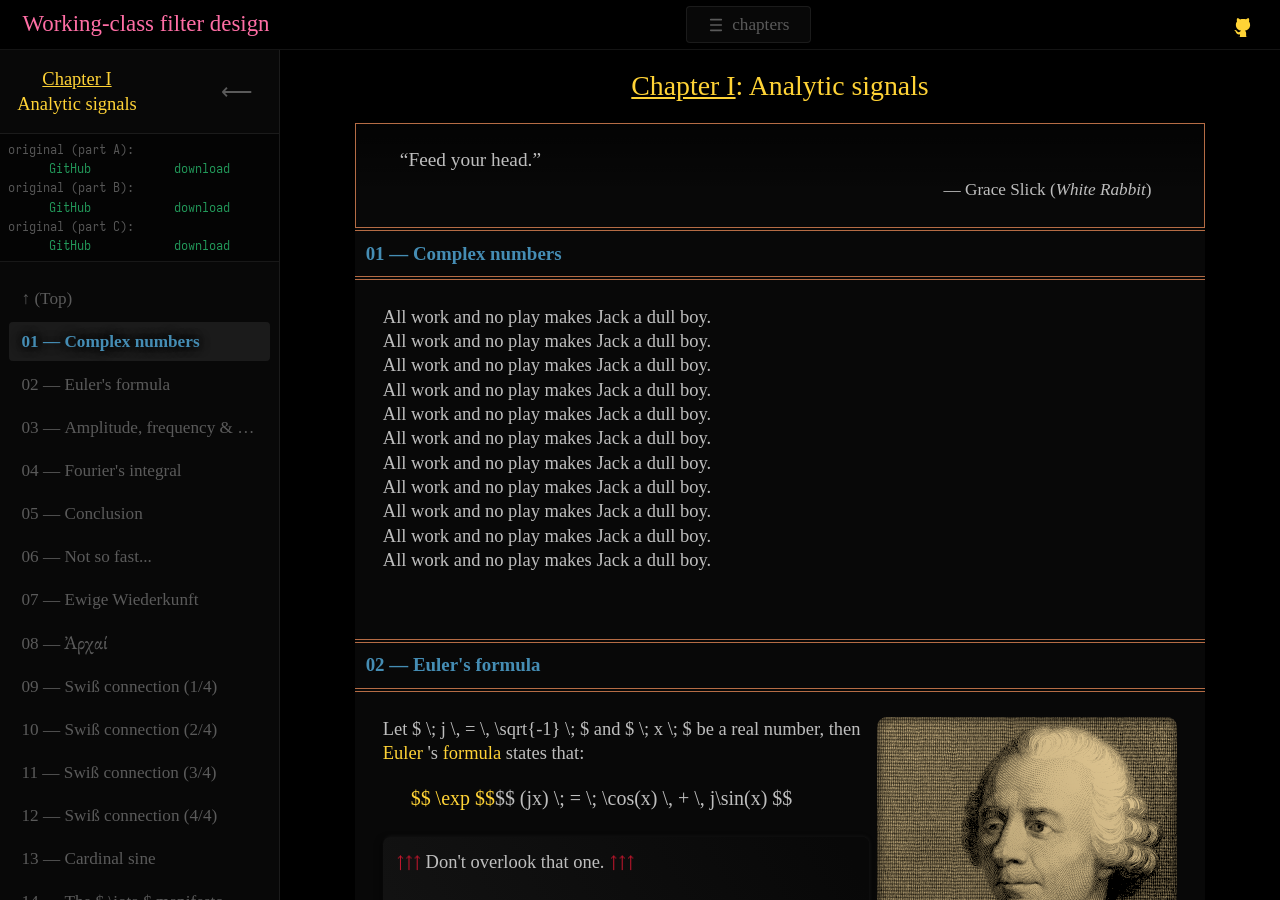
==== commit 4d62ae54: "Is this field mandatory?" ====
--- a/chapters/01-analytic-signals.html
+++ b/chapters/01-analytic-signals.html
@@ -899,7 +899,7 @@
                     $$
                   </wc-math>
                   <p class="s">
-                    means that z₂ and z₁ are conjugates.
+                    means that $ z_2 $ and $ z_1 $ are conjugates.
                   </p>
                   <p>
                     Sometimes also with an asterisk:
@@ -1305,10 +1305,283 @@
                   <br/>
                   $ f(t) \; $ oscillates from $ -1 $ to $ +1 $
                   <br/>
-                  through a repetitive pattern of length $ = \, 2\pi $
-                  <br/>
-                  with an offset $ = \, 0 \; $.
-                </p>
+                  through a repetitive pattern of length$ {} \,=\, 2\pi $
+                  <br/>
+                  with an offset$ {} \,=\, 0 \; $.
+                </p>
+              </wc-ppp>
+
+              <wc-ppp>
+                All work and no play makes Jack a dull boy.
+                <br/>
+                All work and no play makes Jack a dull boy.
+                <br/>
+                All work and no play makes Jack a dull boy.
+                <br/>
+                All work and no play makes Jack a dull boy.
+                <br/>
+                All work and no play makes Jack a dull boy.
+                <br/>
+                All work and no play makes Jack a dull boy.
+                <br/>
+                All work and no play makes Jack a dull boy.
+                <br/>
+                All work and no play makes Jack a dull boy.
+                <br/>
+                All work and no play makes Jack a dull boy.
+                <br/>
+                All work and no play makes Jack a dull boy.
+                <br/>
+                All work and no play makes Jack a dull boy.
+              </wc-ppp>
+
+              <wc-ppp>
+                <wc-pp class="outlined zz">
+                  <h4 class="small-caps Achtung">
+                    Terminology mandatory ground zero
+                  </h4>
+                  <p>
+                    Chiasmic interlaced multi-amphibology
+                    $ \implies $ neural slipknot.
+                  </p>
+                  <p class="y">
+                    Let $ \; x_0(t) \:=\: \alpha\cdot\cos(\omega t + \phi) \; $.
+                  </p>
+                  <p>
+                    $ x_0(t) \; $ is a
+                    <b class="small-caps Achtung2">real sinusoid</b>.
+                  </p>
+                  <wc-grid2 class="baseline S">
+                    <wc-math>
+                      $$ \;\;\longrightarrow\;\; $$
+                    </wc-math>
+                    <p>
+                      a periodic oscillating function of time
+                      with no imaginary part.
+                    </p>
+                  </wc-grid2>
+                  <p>
+                    $ \alpha $ is its
+                    <b class="small-caps Achtung2">peak amplitude</b>.
+                  </p>
+                  <wc-grid2 class="baseline S">
+                    <wc-math>
+                      $$ \;\;\longrightarrow\;\; $$
+                    </wc-math>
+                    <p>
+                      the maximal (peak) value of $ x_0(t) $,
+                      and the opposite of its minimal value
+                      if it's positive;
+                      <br/>
+                      the minimal (peak) value of $ x_0 (t) $,
+                      and the opposite of its maximal value
+                      if it's negative.
+                      <br/>
+                      In order to optimise compatibility
+                      with complex representation,
+                      $ \alpha $ should be chosen positive;
+                      <br/>
+                      inverting its sign (polarity)
+                      is equivalent to a $ \pi $ phase shift.
+                    </p>
+                  </wc-grid2>
+                  <p>
+                    $ \omega $ is its
+                    <b class="small-caps Achtung2">angular frequency</b>.
+                  </p>
+                  <wc-grid2 class="baseline S">
+                    <wc-math>
+                      $$ \;\;\longrightarrow\;\; $$
+                    </wc-math>
+                    <p>
+                      the number of full cycles per second
+                      ($ \f $, Hz) normalised by a factor $ 2\pi $
+                      in order to reduce the cognitive load
+                      of trigonometric functions.
+                      <br/>
+                      $ 1 $ Hz$ \;=\; 2\pi $ rad/s.
+                    </p>
+                  </wc-grid2>
+                  <p>
+                    $ \phi $ is its
+                    <b class="small-caps Achtung2">phase</b>.
+                  </p>
+                  <wc-grid2 class="baseline S">
+                    <wc-math>
+                      $$ \;\;\longrightarrow\;\; $$
+                    </wc-math>
+                    <p>
+                      graphically (time domain): a horizontal offset;
+                      <br/>
+                      physically: an initial (normalised) time delay;
+                      <br/>
+                      geometrically: an angle in radians.
+                    </p>
+                  </wc-grid2>
+                  <wc-math class="ZZ">
+                    $$
+                      x_0(t)
+                      \;=\; \alpha \,
+                      \frac{
+                        \exp\bigl(
+                          j(\omega t + \phi)
+                        \bigr)
+                        \,+\,
+                        \exp\bigl(
+                          -j(\omega t + \phi)
+                        \bigr)
+                      }{2}
+                    $$
+                  </wc-math>
+                  <wc-math class="x s S">
+                    $$
+                      \hphantom{ x_0(t) }
+                      \;=\;
+                      \frac{\alpha}{2}\exp(j\phi)\exp(j\omega t)
+                      \,+\,
+                      \frac{\alpha}{2}\exp(-j\phi)\exp(-j\omega t)
+                    $$
+                  </wc-math>
+                  <wc-math class="Z s">
+                    $$
+                      x^+(t) \;=\; \frac{\alpha}{2}
+                      \exp(j\phi)\exp(j\omega t)
+                    $$
+                  </wc-math>
+                  <wc-math class="Z s">
+                    $$
+                      x^-(t) \;=\; \frac{\alpha}{2}
+                      \exp(-j\phi)\exp(-j\omega t)
+                    $$
+                  </wc-math>
+                  <p>
+                    $ x^+(t) \; $ and $ \; x^-(t) \; $ are
+                    <b class="small-caps Achtung2">complex sinusoids</b>.
+                  </p>
+                  <wc-grid2 class="baseline S">
+                    <wc-math>
+                      $$ \;\;\longrightarrow\;\; $$
+                    </wc-math>
+                    <p>
+                      complex-valued periodic rotating functions of time
+                      expressed in exponential form;
+                      <br/>
+                      they can be one of the conjugate parts
+                      of a real signal (here: $ \; x_0(t) \; $).
+                      <br/>
+                      $ x^+(t) \; $ is an <b>analytic signal</b>,
+                      because its frequency ($ \omega $) is positive.
+                    </p>
+                  </wc-grid2>
+                  <wc-math class="ZZ">
+                    $$
+                      X(\omega) \;=\; \frac{\alpha}{2}\exp(j\phi)
+                    $$
+                  </wc-math>
+                  <wc-math class="Z s">
+                    $$
+                      X(-\omega) \;=\; \frac{\alpha}{2}\exp(-j\phi)
+                    $$
+                  </wc-math>
+                  <p>
+                    $ X(\omega) $ and $ \; X(-\omega) \; $ are the
+                    <b class="small-caps Achtung2">complex amplitudes</b>
+                    of (respectively) $ \; x^+(t) \; $ and $ \; x^-(t) \; $.
+                    <br/>
+                    They're called
+                    <b class="small-caps Achtung2">phasors</b>.
+                  </p>
+                  <wc-grid2 class="baseline S">
+                    <wc-math>
+                      $$ \;\;\longrightarrow\;\; $$
+                    </wc-math>
+                    <p>
+                      time-invariant points of the complex plane,
+                      <br/>
+                      embedding the peak amplitude and phase of a real signal,
+                      <br/>
+                      or the magnitude and phase of a complex signal.
+                    </p>
+                  </wc-grid2>
+                  <p>
+                    $ \left| X(\omega) \right| \,=\, \alpha/2 \;$
+                    and $ \left| X(-\omega) \right| \,=\, \alpha/2 \;$ are the
+                    <b class="small-caps Achtung2">absolute value</b>
+                    or <b class="small-caps Achtung2">magnitude</b>
+                    of $ \; X(\omega) \; $ and $ \; X(-\omega) \; $,
+                    <br/>
+                    but also of $ \; x^+(t) \; $ and $ \; x^-(t) \; $.
+                  </p>
+                  <p class="n">
+                    When a complex sinusoid is extracted from a real signal,
+                    the magnitude is half the peak amplitude.
+                  </p>
+                  <p class="N">
+                    $ \arg\bigl( X(\omega) \bigr) \,=\, \phi \; $ and
+                    $ \arg\bigl( X(-\omega) \bigr) \,=\, -\phi \; $ are the
+                    <b class="small-caps Achtung2">phases</b>
+                    of, respectively, $ \; x^+(t) \; $ and $ \; x^-(t) \; $.
+                  </p>
+                  <p class="n">
+                    When a complex sinusoid is extracted from a real signal,
+                    the phase is identical in case of positive frequency,
+                    and opposite in case of negative frequency.
+                  </p>
+                  <p class="N">
+                    $ \exp(j\omega t) \,=\, x^+(t)/X(\omega) \; $ and
+                    $ \; \exp(-j\omega t) \,=\, x^-(t)/X(-\omega) \; $ are
+                    <b class="small-caps Achtung2">rotators</b>.
+                  </p>
+                  <wc-grid2 class="baseline S">
+                    <wc-math>
+                      $$ \;\;\longrightarrow\;\; $$
+                    </wc-math>
+                    <p>
+                      normalised complex sinusoids (null phase and unit magnitude),
+                      <br/>
+                      rotating on the complex unit-circle (radius$ {} \,=\, 1 $),
+                      <br/>
+                      and only characterised by the speed and direction of rotation:
+                      <br/>
+                      positive frequency means counter-clockwise,
+                      <br/>
+                      negative frequency means clockwise;
+                      <br/>
+                      the speed grows with the absolute value of the angular frequency.
+                    </p>
+                  </wc-grid2>
+                  <p>
+                    The complex sinusoid:
+                  </p>
+                  <wc-math class="Z s">
+                    $$
+                      x^+(t) \;=\; X(\omega)\exp(j\omega t)
+                    $$
+                  </wc-math>
+                  <p class="S">
+                    is the product of a phasor and a rotator.
+                    <br/>
+                    Hence it being also called a
+                    <b class="small-caps Achtung2">rotating phasor</b>.
+                  </p>
+                  <p>
+                    A rotating phasor rotates on a circle in the complex plane.
+                    <br/>
+                    The magnitude is the radius.
+                    <br/>
+                    The phase is the angle at $ \; t \,=\, 0 \; $.
+                  </p>
+                  <p class="y">
+                    The magnitude (or absolute value) is also called
+                    <mark>modulus</mark>.
+                    <br/>
+                    But this name has a homonym in periodic functions,
+                    which are fundamental here.
+                    <br/>
+                    So, in this book,
+                    <cite>modulus</cite> will never be meant as a synonym of magnitude.
+                  </p>
+                </wc-pp>
               </wc-ppp>
 
               <wc-ppp>
@@ -1470,7 +1743,7 @@
                     <p class="n">
                       I'm not sure that
                       what I've erroneously called a spectrum thus far
-                      has any other name than just "signal"...
+                      has any other name than just <mark>signal</mark>...
                     </p>
                   </wc-pp>
                   <wc-pp class="y">
@@ -2397,7 +2670,7 @@
                 <wc-math class="Z s">
                   $$
                     f(t) \;=\; \frac{1}{2\pi}
-                    \int\limits_0\infty
+                    \int\limits_0^\infty
                     \left(\:
                       \frac{
                         A(\omega)\exp\bigl( j\phi(\omega) \bigr)
@@ -2523,7 +2796,7 @@
                   This means that the integral could go in the opposite direction
                   if we'd simply remove the minus sign:
                 </p>
-                <wc-math class="numbered Z s" data-eq="11" id="11">
+                <wc-math class="numbered Z s" data-eq="11" id="eq-11">
                   $$
                     \int\limits_{-\infty}^0
                     \frac{
@@ -3096,6 +3369,64 @@
                 All work and no play makes Jack a dull boy.
               </wc-ppp>
 
+              <wc-ppp>
+                <p>
+                  Of course, no one bothers with absolute values
+                  and the $ \sgn{} $ function:
+                  <br/>
+                  the phase is quietly assumed automatically reversed.
+                </p>
+                <p class="n">
+                  In fact, you rarely encounter both integrals
+                  together like this:
+                  <br/>
+                  $ X(\omega_p) \; $ integrates
+                  $ \; f(t)\exp(-j\omega_pt) \; $ over time,
+                  <br/>
+                  and $ \; f(t) \; $ integrates $ \; X(\omega_p) \; $
+                  over frequency;
+                  <br/>
+                  $ \alpha(\omega) \; $ and $ \; \phi(\omega) \; $
+                  being embedded in $ \; X(\omega_p) \; $.
+                </p>
+                <p class="N">
+                  Finally, since $ \; \pi/d\omega \; $
+                  tends to infinity when $ d\omega $ tends to zero
+                  <br/>
+                  (which it should, by definition of <mark>infinitesimal</mark>),
+                  the range of the temporal integration
+                  is classically simplified as
+                  $ \; \left[-\infty \mathrel{,} +\infty\right] \; $ —
+                  <br/>
+                  —&nbsp;which gives a beautiful symmetry to the nested integrals,
+                  but erases the record of how we got there
+                  (by stretching the Fourier series).
+                </p>
+                <p class="zz">
+                  Plus, free usage of the differential as a regular number
+                  is highly non-conventional — that's where we diverge the most.
+                </p>
+                <wc-comment>
+                  <h4 class="smallCaps">
+                    Edit:
+                  </h4>
+                  <p class="zz">
+                    I complain a lot about zero and infinity being multivalued
+                    and their symbols being imprecise in that regard,
+                    <br/>
+                    as well as about infinitesimals
+                    being exclusive to analytical mathematics
+                    (i.e. banned from Algebra),
+                    while they've had a counterpart in physics for decades
+                    (Plank units...).
+                  </p>
+                  <p>
+                    I'm not apologising, just warning:
+                    be ready for grumpy grandpa grumping.
+                  </p>
+                </wc-comment>
+              </wc-ppp>
+
             </section><!-- end #07 -->
 
 
@@ -3132,7 +3463,7 @@
                 <p>
                   But as you've seen,
                   <br/>
-                  it requires finding the reference—antiderivative
+                  it requires finding the reference-antiderivative
                   of the function inside the integral...
                 </p>
                 <p class="zz">
@@ -3147,7 +3478,7 @@
                   we have a solution
                   and seek an infinity of problems to then discriminate...
                   <br/>
-                  (That's top—down thinking territory.
+                  (That's top-down thinking territory.
                   Take notes and keep them safe...)
                 </p>
                 <p class="zz">
@@ -3906,7 +4237,7 @@
                     $$
                       \operatorname{J}(x) \;
                       = \; \text{я}^x \;
-                      = \; \operatorname{B}(1)^x
+                      = \; {\operatorname{B}(1)}^x
                     $$
                   </wc-math>
                   <p>
--- a/assets/css/main.css
+++ b/assets/css/main.css
@@ -139,6 +139,7 @@
   --yellow-B: 54;
   --yellow: rgb(var(--yellow-R), var(--yellow-G), var(--yellow-B));
   --lightGrey:  rgb(190, 190, 190);
+  --quietGrey: hsl(0, 0%, 42%);
   --chapter-bg: rgb(8, 8, 8);
   --subliminal: #ffffff14;
   --ground: hsl(21, 45%, 49%);
@@ -712,6 +713,8 @@
   /*  Links  */
   & a
   {
+    font-weight: inherit;
+
     &:link, &:visited
     {
       color: var(--yellow);
@@ -1211,6 +1214,7 @@
 small, sup
 {
   font-size: 75%;
+  line-height: 0;
 }
 wc-big
 {
@@ -1578,12 +1582,17 @@
   background:
     linear-gradient(
       60deg,
-      rgba(255, 255, 255, .045) 5%,
-      rgba(0, 0, 0, 0) 95%
+      rgb(19, 19, 19) 5%,
+      rgb(8, 8, 8) 95%
     );
   box-shadow:
     1px -1px 4px rgba(255, 255, 255, .05),
-    -1px 1px 6px rgba(0, 0, 0, .33);
+    -2px 2px 7px rgba(0, 0, 0, .45);
+
+  &.topContent
+  {
+    align-content: start;
+  }
 }
 /* #endregion */
 
